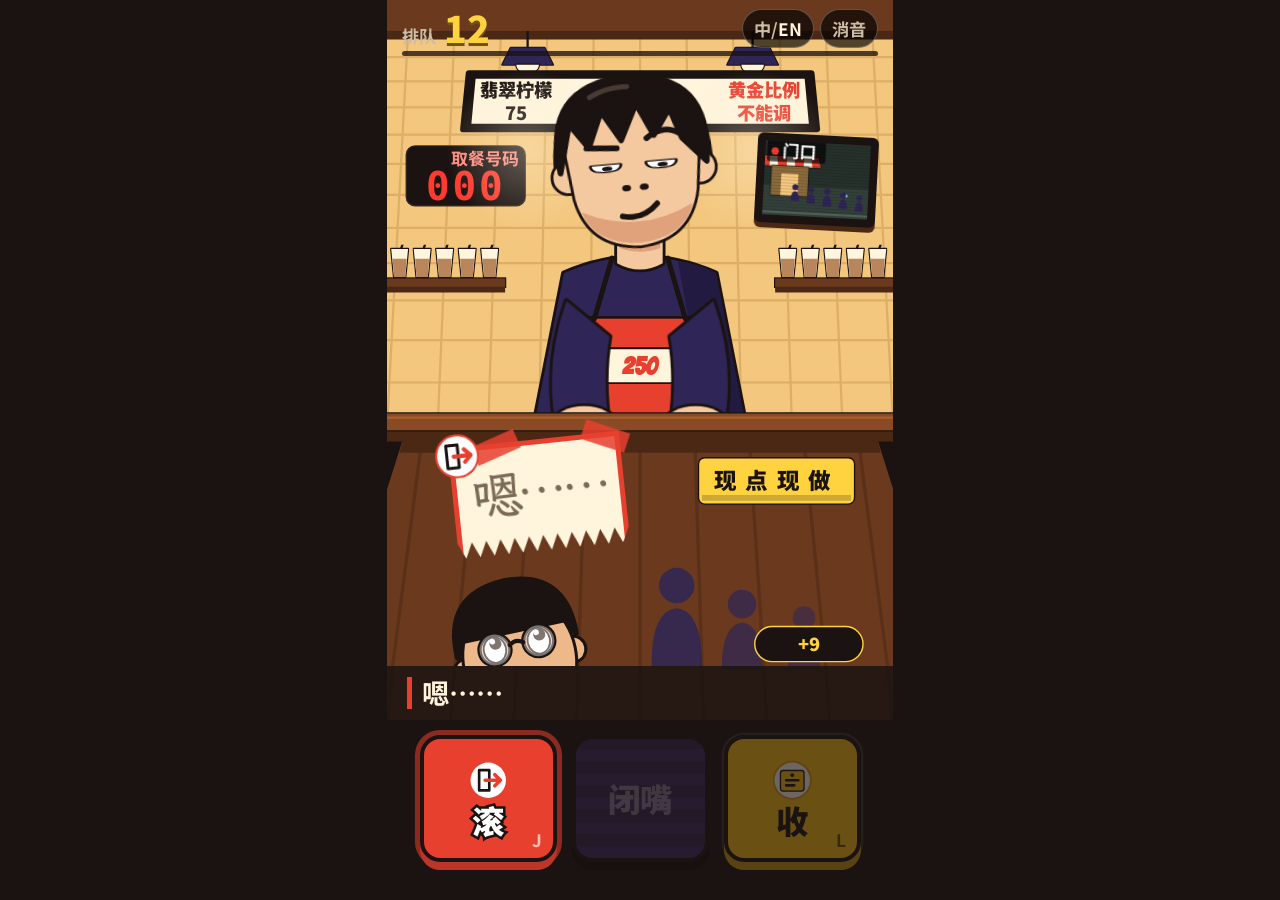
==== game/art-demo.html @ 525e4ccc "First-minute wow build: playable opening from the original video, comic SVG art, variety-show captio" ====
<!doctype html>
<html lang="zh-Hans">
<head>
  <meta charset="utf-8">
  <meta name="viewport" content="width=device-width, initial-scale=1, viewport-fit=cover">
  <meta name="theme-color" content="#1B1311">
  <title>Art Demo — 来250杯！</title>
  <link rel="preconnect" href="https://fonts.googleapis.com">
  <link rel="preconnect" href="https://fonts.gstatic.com" crossorigin>
  <link rel="stylesheet" href="https://fonts.googleapis.com/css2?family=Noto+Sans+TC:wght@700;900&family=Noto+Sans+SC:wght@700;900&family=LXGW+WenKai+TC:wght@700&family=Bangers&display=swap">
  <link rel="stylesheet" href="style.css">
  <style>
    /* demo-only chrome */
    body.sheet { overflow: auto; height: auto; }
    body.sheet .wrap { padding: 16px; display: grid; gap: 24px; }
    h2 { margin: 0 0 8px; font: 900 18px var(--font-zh); color: var(--lemon); }
    .row { display: flex; flex-wrap: wrap; gap: 12px; align-items: flex-end; }
    .cell { position: relative; text-align: center; font: 700 12px var(--font-zh); color: var(--text-dim); }
    .mini-stage { position: relative; width: 170px; height: calc(170px * 16 / 9); container-type: size; overflow: hidden; background: var(--ink); border-radius: 8px; }
    .mini-stage .stage { width: 100%; height: 100%; }
    .mini-stage .app { position: absolute; }
    .cust-box { position: relative; width: 120px; height: 120px; container-type: size; background: var(--wood); }
    .cust-box .cust-wrap { left: 0; top: 0; width: 100cqw; height: 65cqw; }
    .cust-box .cust { width: 100cqw; height: 100cqw; }
    .sign-box { position: relative; width: 170px; height: 120px; container-type: inline-size; }
    .sign-box .sign { scale: .9; }
    .sign-box .sign { left: 30%; top: 50%; }
    .mon-box { position: relative; width: 172px; height: 128px; container-type: inline-size; }
    .mon-box .monitor { left: 0; top: 0; width: 100%; height: 100%; rotate: 0deg; border-width: 3.4cqw; }
    .pad-demo { position: relative; width: 360px; height: 128px; container-type: inline-size; }
    .pad-demo .pad { top: 0; }
    .tiny { position: relative; width: 120px; height: 120px; container-type: inline-size; }
  </style>
</head>
<body>
<div id="root"></div>
<script type="module">
import {
  CLERK_SVG, SHOP_SVG, COUNTER_SVG, customerSVG, signSVG, miniSign, KEY_ICONS, FINGER_SVG, DOOR_GATE_SVG,
  STAR_SVG, ticketHTML, MONITOR_SCENES, monitorHTML, queueCapText,
} from './src/art.js';
import { getContent } from './src/content.js';

const P = new URLSearchParams(location.search);
const lang = P.get('lang') === 'en' ? 'en' : 'zh';
const CUSTOMERS = getContent(lang).customers;
const byId = (id) => CUSTOMERS.find((c) => c.id === Number(id)) || CUSTOMERS[0];
const root = document.getElementById('root');
document.documentElement.lang = lang === 'en' ? 'en' : 'zh-Hans';

const LABELS = lang === 'en' ? { gun: 'SCRAM', shut: 'SHUT IT', take: 'DEAL' } : { gun: '滚', shut: '闭嘴', take: '收' };
const padHTML = (opts = {}) => `<footer class="pad">${['gun', 'shut', 'take'].map((k, i) =>
  `<button class="btn btn-${k}"${opts.dim && opts.dim !== k ? ' data-dim' : ''}${opts.glow === k ? ' data-glow' : ''}${opts.covered && k === 'shut' ? ' data-covered' : ''}>` +
  `<span class="ring"></span>${KEY_ICONS[k]}<span class="btn-label">${LABELS[k]}</span><span class="btn-hint">${'JKL'[i]}</span></button>`).join('')}</footer>`;

function stageHTML(o) {
  const FIXED_SRC = { hesitant: 1, fifteen: 43, c250: 47 };
  const cust = o.fixed ? byId(FIXED_SRC[o.fixed]) : byId(o.cust);
  const q = Number(o.q ?? 12);
  const signOpts = o.signText ? { text: o.signText, kind: o.kind } : (o.kind ? { kind: o.kind } : {});
  const sign = o.sign === 'none' ? '' : signSVG(cust, lang, signOpts)
    .replace('data-state="down"', `data-state="${o.state || 'up'}"`);
  return `<div class="stage${o.stageCls ? ' ' + o.stageCls : ''}"><div class="shaker">
    <div class="cam" style="${o.cam || ''}">
      <div class="shop"${o.gold ? ' data-gold' : ''}>${SHOP_SVG}</div>
      ${monitorHTML(q, lang).replace('class="monitor"', `class="monitor"${o.zoom ? ' data-zoom' : ''}`)}
      ${CLERK_SVG.replace('data-mood="idle"', `data-mood="${o.mood || 'idle'}"`).replace('class="clerk"', `class="clerk ${o.flags || ''}"`)}
      <div class="counter${q > 3 ? ' cap' : ''}" data-q="${Math.min(3, q)}">${COUNTER_SVG.replace('<text class="q-num" x="300" y="463"></text>', `<text class="q-num" x="300" y="463">${queueCapText(q)}</text>`)}</div>
      <div class="cust-wrap${o.custCls ? ' ' + o.custCls : ''}" data-face="${o.face || ''}"><div class="cust-clip">${customerSVG(cust, 0, { fixed: o.fixed, gray: !!o.gray })}</div></div>
      ${sign}
    </div>
    <header class="hud"><div class="hud-row"><div class="hud-queue"><span class="hud-label">${lang === 'en' ? 'Line' : '排队'}</span><span class="hud-qnum">${q.toLocaleString()}</span></div>
      <div class="hud-toggles"><button class="tog">中/<b>EN</b></button><button class="tog">${lang === 'en' ? 'Bleep' : '消音'}</button></div></div>
      <div class="hud-bars"><div class="bar bar-aura${o.day1 ? ' off' : ''}"><span class="bar-label">${lang === 'en' ? 'Aura' : '气势'}</span><div class="bar-track"><div class="bar-fill" style="width:70%"></div></div></div>
      <div class="bar bar-fury${o.day1 ? ' off' : ''}"><span class="bar-label">${lang === 'en' ? 'Fury' : '火气'}</span><div class="bar-track"><div class="bar-fill" style="width:35%"></div></div></div></div></header>
    <div class="hz-layer">${o.hz || ''}</div>
    <section class="subs">${o.sub || `<div class="sub sub-cust" style="--bar:var(--gun)">${lang === 'en' ? 'Ummm…' : '嗯……'}</div>`}</section>
    ${padHTML(o.pad || {})}
    ${o.extra || ''}
  </div></div>`;
}

const S1 = (t) => `<svg class="hz s1 placed" viewBox="0 0 100 177.8"><g class="hz-anim" transform="rotate(-7 50 76)" font-family="Noto Sans TC, Noto Sans SC, sans-serif" font-weight="900" text-anchor="middle" paint-order="stroke" stroke-linejoin="round"><text x="50" y="76" font-size="24" stroke="#1B1311" stroke-width="4.6" fill="#1B1311">${t}</text><text x="50" y="76" font-size="24" stroke="#E8402F" stroke-width="2.6" fill="#FFE14D">${t}</text></g></svg>`;

const PRESETS = {
  idle: { mood: 'idle', flags: 'squint', cust: 1, fixed: 'hesitant', day1: true, pad: { glow: 'gun', dim: 'gun', covered: true } },
  hit: { mood: 'hit', fixed: 'fifteen', face: '', q: 1, hz: S1('滚！'), sub: '<div class="sub">太少，滚！</div>', extra: '<div class="flash"></div>' },
  perfect: { mood: 'perfect', fixed: 'c250', q: 2, sub: '<div class="sub">好，250杯什么？</div>' },
  polite: { mood: 'polite', flags: 'crack', cust: 12, q: 2, stageCls: 'polite', sub: '<div class="sub">好的～少甜少冰～帮您调～</div>', kind: 'shut', signText: '少甜少冰' },
  rage: { mood: 'rage', cust: 46, q: 480, stageCls: 'rage', sub: '<div class="sub">100杯！两个月后来拿！</div>' },
  zoom: { mood: 'idle', cust: 43, q: 1281, zoom: true },
  gold: { mood: 'hit', flags: 'point-sign', fixed: 'c250', gold: true, q: 2, sign: 'none', sub: '<div class="sub">黄金比例最好喝！</div>' },
  guide: { mood: 'idle', fixed: 'hesitant', q: 0, day1: true, pad: { glow: 'gun', dim: 'gun', covered: true },
    extra: `<svg class="guide-line" viewBox="0 0 100 177.8" preserveAspectRatio="none" style="--c:var(--gun)"><path d="M30 104 Q24 128 18 150"/></svg><div class="finger" style="left:18cqw;top:150cqw">${FINGER_SVG}</div>` },
};

function renderStage() {
  const name = P.get('preset') || 'idle';
  const o = { ...(PRESETS[name] || PRESETS.idle) };
  for (const k of ['mood', 'flags', 'cust', 'fixed', 'face', 'q', 'state', 'kind', 'gold', 'zoom']) if (P.has(k)) o[k] = P.get(k);
  root.innerHTML = `<div class="app">${stageHTML(o)}</div>`;
}

function renderSheet() {
  document.body.classList.add('sheet');
  const moods = ['idle', 'hit', 'perfect', 'polite', 'rage', 'over'];
  const flags = [['squint', 'idle'], ['crack', 'polite'], ['brow', 'idle'], ['look-down', 'idle'], ['point-sign', 'hit'], ['reach', 'idle']];
  const mini = (o, label) => `<div class="cell"><div class="mini-stage">${stageHTML({ day1: true, ...o })}</div>${label}</div>`;
  const custIds = [1, 6, 12, 41, 43, 46, 47, 48, 72, 85, 93, 100];
  const faces = ['', 'gun', 'shut', 'take'];
  const custBox = (html, label, face = '') => `<div class="cell"><div class="cust-box"><div class="cust-wrap" data-face="${face}" style="${face ? '' : ''}"><div class="cust-clip">${html}</div></div></div>${label}</div>`;
  const signSamples = [1, 43, 12, 18, 30, 46, 47, 48, 10, 72].map((id) => byId(id));
  root.innerHTML = `<div class="wrap">
    <section class="sec"><h2>Clerk moods (data-mood)</h2><div class="row">${moods.map((m) => mini({ mood: m, cust: 41, q: 5 }, m)).join('')}</div></section>
    <section class="sec"><h2>Clerk overlay flags</h2><div class="row">${flags.map(([f, m]) => mini({ mood: m, flags: f, cust: 41, q: 5 }, `${m}+${f}`)).join('')}</div></section>
    <section class="sec"><h2>Opening customers (fixed)</h2><div class="row">${['hesitant', 'fifteen', 'c250'].map((f) => custBox(customerSVG(null, 0, { fixed: f }), f)).join('')}
      ${custBox(customerSVG(null, 0, { fixed: 'c250', gray: true }), 'c250 gray (E12)')}</div></section>
    <section class="sec"><h2>Random customers (clip view)</h2><div class="row">${custIds.map((id) => custBox(customerSVG(byId(id), 0), '#' + id)).join('')}
      ${[1, 2, 3].map((v) => custBox(customerSVG(byId(41), v), '#41 visit ' + v)).join('')}</div></section>
    <section class="sec"><h2>Faces (data-face, full head, fly animation off)</h2>
      <div class="row" id="faces-full"></div></section>
    <section class="sec"><h2>Order signs (3 shapes + 250 + 249 trap)</h2><div class="row">${signSamples.map((c) => `<div class="cell"><div class="sign-box">${signSVG(c, lang).replace('data-state="down"', 'data-state="up"')}</div>#${c.id}</div>`).join('')}
      <div class="cell"><div class="sign-box">${signSVG(null, lang, { kind: 'shut', text: '少甜少冰', scribble: '去冰……微糖……' }).replace('data-state="down"', 'data-state="up"')}</div>D11 scribble</div>
      <div class="cell"><div class="sign-box">${signSVG(null, lang, { kind: 'take', text: '招牌翡翠柠檬' }).replace('data-state="down"', 'data-state="up"')}</div>D9 jade</div>
      <div class="cell"><div class="sign-box" id="timer-sign">${signSVG(byId(43), lang).replace('data-state="down"', 'data-state="up"')}</div>timer 60%</div>
      <div class="cell"><div class="sign-box">${signSVG(byId(46), lang).replace('data-state="down"', 'data-state="out-take"')}</div>out-take (stamp)</div>
      <div class="cell"><div class="sign-box">${signSVG(byId(46), lang, { back: true }).replace('data-state="down"', 'data-state="up"')}</div>back face</div>
    </div></section>
    <section class="sec"><h2>Mini signs (recap / closing card)</h2><div class="row" style="gap:24px;padding:12px;container-type:inline-size;width:360px">
      ${miniSign('gun', '嗯……')}${miniSign('gun', '15杯')}${miniSign('take', '250杯')}${miniSign('shut', '少甜少冰')}</div></section>
    <section class="sec"><h2>Monitor scenes</h2><div class="row">${MONITOR_SCENES.map((s) => `<div class="cell"><div class="mon-box">${monitorHTML(Math.max(s.min, 1) * 1.5 + 10, lang)}</div>${s.id} (≥${s.min})</div>`).join('')}</div></section>
    <section class="sec"><h2>Keys (normal / dim+glow / covered)</h2>
      <div class="pad-demo">${padHTML()}</div><div class="pad-demo">${padHTML({ dim: 'take', glow: 'take' })}</div><div class="pad-demo">${padHTML({ covered: true })}</div></section>
    <section class="sec"><h2>Props</h2><div class="row">
      <div class="cell"><div class="tiny">${KEY_ICONS.gun}</div>gun</div><div class="cell"><div class="tiny">${KEY_ICONS.shut}</div>shut</div><div class="cell"><div class="tiny">${KEY_ICONS.take}</div>take</div>
      <div class="cell"><div class="tiny">${FINGER_SVG}</div>finger</div><div class="cell"><div class="tiny">${STAR_SVG}</div>star</div>
      <div class="cell"><div class="tiny" style="width:90px;height:160px;overflow:hidden">${DOOR_GATE_SVG}</div>gate</div>
      <div class="cell" style="container-type:inline-size;width:360px;height:140px"><div style="position:relative;left:20px;top:10px">${ticketHTML()}</div>ticket</div>
    </div></section>
  </div>`;
  const t = document.querySelector('#timer-sign .sign-card');
  t.insertAdjacentHTML('beforeend', '<i class="sign-timer" style="transform:scaleX(.6)"></i>');
  // Faces: show the full head with the expression layer (no clip, no fly animation).
  document.getElementById('faces-full').innerHTML = faces.map((f) => `<div class="cell"><div class="cust-box demo-face" data-f="${f}"><div class="cust-wrap" data-face="${f}"><div class="cust-clip" style="overflow:visible">${customerSVG(byId(46), 0)}</div></div></div>${f || 'neutral'}</div>`).join('');
  document.querySelectorAll('.demo-face .cust').forEach((n) => { n.style.animation = 'none'; });
}

if (P.get('view') === 'sheet') renderSheet(); else renderStage();
window.__artReady = document.fonts ? document.fonts.ready : Promise.resolve();
</script>
</body>
</html>
---- game/style.css ----
/* 《来250杯！》 — strict 9:16 portrait stage. Sizes are in cqw (1cqw = 1% stage width) or stage %.
   Art direction and coordinates: docs/first-minute-spec.md §2. No filters, no blur, no emoji:
   every shadow is an offset block of color-mix(in srgb, c 78%, #1B1311). */
:root {
  /* base */
  --ink: #1B1311;
  --cream: #FFF4DC;
  --wall: #F4C77E;
  --wall-line: #DDAE66;
  --wood: #6B3A1E;
  --wood-lip: #8A4B24;
  --wood-sh: #4A2814;
  --wood-line: #5A3018;
  /* the three keys (R1): sign color = key color */
  --gun: #E8402F;
  --shut: #6A4EE8;
  --take: #FFC21A;
  --take-deep: #E0A100;
  /* accents */
  --lemon: #FFD23F;
  --jade: #1FB57A;
  --uniform: #2F2557;
  --uniform-sh: #221A40;
  --hz-yellow: #FFE14D;
  --sky: #9ED8FF;
  --mouth: #5A1414;
  /* UI text on dark */
  --text: #FFF4DC;
  --text-dim: #CDBCA5;
  --pink: #FF8FC1;
  --rage: #FF1F1F;
  --aura: #4FD1FF;
  --fury: #FF7A1A;
  --panel: rgb(27 19 17 / .9);
  /* fonts (§2.4) */
  --font-zh: "Noto Sans TC", "Noto Sans SC", "PingFang TC", "PingFang SC", "Microsoft JhengHei", "Heiti TC", "Noto Sans CJK TC", sans-serif;
  --font-sign: "LXGW WenKai TC", "Kaiti TC", "STKaiti", "BiauKai", "DFKai-SB", var(--font-zh);
  --font-en: "Bangers", "Impact", "Arial Black", sans-serif;
  --font: var(--font-zh);
  color-scheme: dark;
}

* { box-sizing: border-box; }
html, body { margin: 0; height: 100%; background: var(--ink); color: var(--text); font-family: var(--font-zh); overflow: hidden; overscroll-behavior: none; }
body { -webkit-tap-highlight-color: transparent; -webkit-user-select: none; user-select: none; touch-action: manipulation; }
button { font: inherit; color: inherit; }
* { paint-order: stroke fill; }
[hidden] { display: none !important; }
:lang(en) { --font-ui: system-ui, -apple-system, "Segoe UI", sans-serif; }

/* ---------- Stage frame: always 9:16, letterboxed in --ink ---------- */
.app { position: fixed; inset: 0; display: grid; place-items: center; background: var(--ink); }
.stage {
  position: relative;
  width: min(100vw, 100dvh * 9 / 16, 540px);
  height: min(100dvh, 100vw * 16 / 9, 960px);
  overflow: hidden;
  container-type: size;
  background: var(--ink);
}
.shaker { position: absolute; inset: 0; }

/* ---------- Camera layer (§2.11): .cam > .shop .monitor .clerk .counter .cust-wrap .sign ---------- */
.cam { position: absolute; inset: 0; z-index: 1; transform-origin: 0 0; will-change: transform;
  transition: transform var(--cam-ms, 0ms) var(--cam-ease, cubic-bezier(.2, .8, .2, 1)); }
.cam.snap { transition: none; }

/* Shop background (SHOP_SVG) */
.shop { position: absolute; inset: 0; z-index: 1; pointer-events: none; }
.shop-svg, .counter-svg { position: absolute; inset: 0; width: 100%; height: 100%; overflow: visible; }
.shop::before, .shop::after { content: ''; position: absolute; top: 7.2%; width: 46cqw; height: 46cqw; margin: -6cqw 0 0 -23cqw;
  border-radius: 50%; background: radial-gradient(closest-side, #FFF4DC55, transparent 70%); z-index: 1; }
.shop::before { left: 27.8%; }
.shop::after { left: 72.2%; }
.lb-text { font: 900 13px var(--font-zh); fill: var(--ink); text-anchor: middle; }
.goldsign { fill: var(--gun); transition: fill .12s; }
.gs-glow { display: none; }
.gs-g1 { stroke: var(--ink); stroke-width: 3px; }
.gs-g2 { stroke: var(--lemon); stroke-width: 7px; opacity: .75; }
.gs-g3 { stroke: var(--lemon); stroke-width: 12px; opacity: .35; }
.shop[data-gold] .gs-glow { display: inline; animation: glow .5s ease-in-out infinite alternate; }
.shop[data-gold] .goldsign { fill: var(--lemon); }
.shop.latin .lb-text { font-size: 12px; }
.caller-label { font: 700 12px var(--font-zh); fill: #FF8A80; text-anchor: end; }
.caller-num { font: 700 28px ui-monospace, Menlo, Consolas, monospace; fill: #FF3B30; text-anchor: middle; letter-spacing: 2px; }
.caller-num.ghost { opacity: .12; }
.gate-tag { font: 900 64px var(--font-zh); fill: none; stroke: #C0392B; stroke-width: 3px; text-anchor: middle; opacity: .55; }

/* Door monitor (monitorHTML) at (262,96)-(348,160), rotate 3deg; milestone zoom = data-zoom */
.monitor { position: absolute; left: 72.8%; top: 15%; width: 23.9%; height: 10%; z-index: 2; rotate: 3deg;
  border: 1.7cqw solid var(--ink); border-radius: 1.2cqw; background: #3F4A44; overflow: hidden;
  box-shadow: 0 1cqw 0 var(--wood-sh); transform-origin: 50% 50%; will-change: transform;
  transition: transform .26s cubic-bezier(.3, 1.4, .5, 1), rotate .26s; }
.monitor::after { content: ''; position: absolute; inset: 0; pointer-events: none;
  background: repeating-linear-gradient(#0000 0 2px, #0002 2px 3px); }
.mon-screen { position: absolute; inset: 0; }
.mon-svg { display: block; width: 100%; height: 100%; }
.mon-svg g { transform-box: view-box; transform-origin: 43px 32px; }
.mon-label { font: 700 14px var(--font-zh); fill: #fff; }
.mon-label:lang(en), .mon-flash { font-family: system-ui, sans-serif; }
.mon-flash { font-size: 9px; font-weight: 900; fill: #fff; text-anchor: middle; }
.mon-ticker { font: 700 14px var(--font-zh); fill: #fff; animation: ticker 7s linear infinite; }
.mon-dot { animation: blink 1s steps(2) infinite; }
.snake { animation: crawl 1.6s linear infinite; }
.monitor[data-zoom] { transform: translate(-34.75cqw, 7.1cqw) scale(3.5); rotate: 0deg; z-index: 12; }
.monitor[data-zoom] .L0 { animation: par0 .9s .26s ease-in-out both; }
.monitor[data-zoom] .L1 { animation: par1 .9s .26s ease-in-out both; }
.monitor[data-zoom] .L2 { animation: par2 .9s .26s ease-in-out both; }
.monitor[data-zoom] .L3 { animation: par3 .9s .26s ease-in-out both; }

/* Counter (COUNTER_SVG) — in front of the clerk */
.counter { position: absolute; inset: 0; z-index: 4; pointer-events: none; }
.plaque-text { font: 900 16px var(--font-zh); fill: var(--ink); text-anchor: middle; letter-spacing: 6px; }
.counter.latin .plaque-text { font-size: 12px; letter-spacing: 1px; }
.counter .q-p1, .counter .q-p2, .counter .q-p3, .counter .q-cap { display: none; }
.counter[data-q="1"] .q-p1,
.counter[data-q="2"] :is(.q-p1, .q-p2),
.counter[data-q="3"] :is(.q-p1, .q-p2, .q-p3),
.counter.cap .q-cap { display: inline; }
.q-num { font: 900 13px var(--font-zh); fill: var(--lemon); text-anchor: middle; }
.counter.slam { animation: slam .28s ease-out; }

/* ---------- Clerk (CLERK_SVG, §2.6) ---------- */
.clerk { position: absolute; left: 20%; width: 60%; bottom: 52.5%; z-index: 3; overflow: visible; }
.clerk * { transform-box: view-box; }
.clerk .c-skin { fill: #F4C9A0; } .clerk .c-skin-sh { fill: #DFA27A; }
.clerk .c-badge, .clerk .c-tk { font: 900 20px var(--font-en); fill: #E8402F; stroke: none; text-anchor: middle; }
.clerk .c-tk { fill: #1B1311; font-size: 26px; }
.clerk .m, .clerk .a, .clerk .crack { display: none; }
.clerk[data-mood=idle] :is(.m-idle, .a-rest), .clerk[data-mood=over] :is(.m-idle, .a-rest),
.clerk[data-mood=hit] :is(.m-hit, .a-point), .clerk[data-mood=perfect] :is(.m-calm, .a-ticket),
.clerk[data-mood=polite] :is(.m-polite, .a-rest), .clerk[data-mood=rage] :is(.m-rage, .a-up) { display: inline; }
.clerk.crack .crack { display: inline; stroke-dasharray: 80; stroke-dashoffset: 80; animation: crack 100ms linear forwards; }
.clerk .m-idle .eyes { transform-origin: 120px 95px; transition: transform 80ms; }
.clerk.squint .m-idle .eyes { transform: scaleY(.45); }
.clerk .c-head { transform-origin: 120px 150px; transition: transform 90ms cubic-bezier(.3, 1.6, .5, 1); will-change: transform;
  transform: rotate(-5deg) translateY(-2px); }
.clerk .c-all { transform-origin: 120px 300px; transition: transform 90ms ease-out; }
.clerk .c-body { transform-origin: 120px 300px; transition: transform 300ms ease-out; }
.clerk .c-bangs { transform-origin: 120px 96px; }
.clerk .a { will-change: transform; }
.clerk .brow-r { transition: transform 120ms ease-out; }
/* idle / over: smug, breathing */
.clerk:is([data-mood=idle], [data-mood=over]) .c-body { animation: breathe1 1.2s ease-in-out infinite alternate; }
.clerk[data-mood=over] .c-head { transform: rotate(-10deg); }
/* hit: lean in and yell */
.clerk[data-mood=hit] .c-head { transform: translate(0, 8px) rotate(4deg) scale(1.08); }
.clerk[data-mood=hit] .c-all { transform: rotate(-3deg); }
.clerk[data-mood=hit] .vein { animation: vein 80ms steps(1) 4; }
/* perfect: hard cut back to zero */
.clerk[data-mood=perfect] *, .clerk[data-mood=perfect] { transition: none !important; }
.clerk[data-mood=perfect] .c-head, .clerk[data-mood=perfect] .c-all { transform: none; }
/* polite: forced smile, jitter, pale skin */
.clerk[data-mood=polite] .c-head { animation: politeShake 120ms steps(2) infinite; }
.clerk[data-mood=polite] .c-skin { fill: #F9DCC0; }
/* rage */
.clerk[data-mood=rage] .c-head { animation: rageShake 60ms steps(2) infinite; }
.clerk[data-mood=rage] .c-bangs { transform: scaleY(1.18); }
.clerk[data-mood=rage] .c-skin { fill: #F59A7E; }
.clerk[data-mood=rage] .steam { animation: steam .5s ease-out infinite; }
/* overlay flags (opening beats) */
.clerk.brow .brow-r { transform: translateY(-6px); }
.clerk.look-down .c-head { transform: rotate(6deg); }
.clerk.sigh .c-body { animation: none; transform: translateY(3px); }
.clerk.tidy .c-body { animation: tidy 80ms ease-out 2 alternate; }
.clerk.point-sign .pt-arm { transform-origin: 164px 182px; transform: rotate(-126deg) translateX(-88px) scaleX(-1); }
.clerk.point-sign .pt-rest { transform-origin: 120px 0; transform: scaleX(-1); }
.clerk.reach .a-rest { display: none; }
.clerk.reach .a-ticket { display: inline; }
.clerk.reach .tk-arm { transform: translateY(46px); transition: transform 200ms ease-out; }
.clerk.tap .a-rest { animation: counterTap 120ms ease-in-out 3; }
.clerk.stand .c-all { transform: translateY(-8px) scale(1.03); }

/* ---------- Customer (customerSVG, §2.7) ---------- */
.cust-wrap { position: absolute; left: 12%; top: 61.5%; width: 34cqw; height: 22.2cqw; z-index: 5; pointer-events: none; }
.cust-clip { width: 100%; height: 100%; overflow: hidden; }
.cust { display: block; width: 34cqw; height: 34cqw; overflow: visible; will-change: transform; }
.cust * { transform-box: view-box; }
.cust .h-all { transform: rotate(-12deg); transform-origin: 100px 200px; transition: transform 200ms ease-out; }
.cust .brows, .cust .pupils { transition: transform 150ms ease-out; }
.cust .x { display: none; }
.cust-wrap.flying .cust-clip, .cust-wrap:is([data-face=gun], [data-face=gun2], [data-face=shut], [data-face=take]) .cust-clip { overflow: visible; }
.cust-wrap:is([data-face=gun], [data-face=gun2]) .x-gun, .cust-wrap[data-face=shut] .x-shut, .cust-wrap[data-face=take] .x-take { display: inline; }
.cust-wrap:is([data-face=gun], [data-face=gun2], [data-face=shut]) .f-up { display: none; }
.cust-wrap:is([data-face=gun], [data-face=gun2], [data-face=shut], [data-face=take]) .f-mouth { display: none; }
.cust-wrap[data-face=gun] .cust { animation: flyGun 520ms cubic-bezier(.3, 0, .8, .4) forwards; }
.cust-wrap[data-face=gun2] .cust { animation: flyMonitor 520ms cubic-bezier(.3, 0, .8, .4) forwards; }
.cust-wrap[data-face=shut] .cust { transform-origin: 50% 32%; animation: squashSink 390ms ease-in forwards; }
.cust-wrap[data-face=take] .cust { animation: slideTake 450ms cubic-bezier(.4, 0, .9, .5) forwards; }
.cust-wrap.enter .cust { animation: custPop 220ms cubic-bezier(.2, 1.5, .5, 1); }
.cust-wrap.rise .cust { animation: custRise 400ms ease-out; }
.cust-wrap.suck .cust { transform: translateY(110%); transition: transform 180ms cubic-bezier(.6, 0, 1, .6); }
.cust-wrap.sink .cust { transform: translateY(110%); transition: transform 600ms ease-in; }
.cust-wrap.talk .brows { animation: browUp 200ms ease-in-out; }
.cust-wrap.drift .pupils { animation: eyeDrift 600ms ease-in-out infinite; }
.cust-wrap.proud .h-all { transform: rotate(-16deg); }
.cust-wrap.gone { visibility: hidden; }
/* 调你妈: the half head ducks a third of the way down behind the counter, with a little shudder */
.cust-wrap.cower .cust { transform: translateY(34%); transition: transform 140ms cubic-bezier(.3, 1.4, .5, 1); animation: cowerShake 90ms linear 3; }
@keyframes cowerShake { 50% { translate: .8cqw 0; } }
.cust-wrap.wobble .cust { transform-origin: 50% 90%; animation: custWobble 450ms ease-in-out; }

/* ---------- Order signs (signSVG, §6) ---------- */
.sign { --u: 1cqw; --kc: var(--gun); position: absolute; left: 30%; top: 55%; z-index: 6; translate: -50% -50%;
  perspective: 90cqw; pointer-events: none; will-change: transform; opacity: 1;
  transition: transform 160ms cubic-bezier(.2, 1.6, .5, 1), opacity 80ms; }
.sign[data-state=down] { opacity: 0; transform: translateY(40%); transition: none; }
.sign[data-state=rise] { animation: signRise 160ms cubic-bezier(.2, 1.6, .5, 1) both; }
.sign-card { position: relative; display: block; transform-style: preserve-3d; rotate: var(--rot, 0deg); }
.sign-face { position: relative; backface-visibility: hidden; }
.sign-back { position: absolute; inset: 0; backface-visibility: hidden; transform: rotateY(180deg);
  border: 1cqw solid var(--ink); border-radius: 2cqw; background: repeating-linear-gradient(45deg, #C98F00 0 2cqw, #B07C00 2cqw 4cqw); }
.sign-badge { position: absolute; left: -2.7cqw; top: -2.7cqw; width: 9cqw; height: 9cqw; z-index: 3; transform: translateZ(1px); backface-visibility: hidden; }
.sign-badge .key-icon { display: block; width: 100%; height: 100%; }
.sign-text { position: absolute; inset: 0; display: flex; flex-direction: column; align-items: center; justify-content: center;
  font-family: var(--font-sign); font-weight: 700; color: var(--ink); line-height: 1.1; text-align: center; white-space: nowrap; }
.sign-line { display: block; font-size: var(--fs, 7cqw); }
.sign-text.is-num { flex-direction: row; align-items: baseline; gap: .4cqw; }
.sign-num { font-size: 11cqw; line-height: 1; }
.sign-unit { font-size: 5cqw; }
.sign-text.is-hesitant .sign-line { color: #7A6A58; letter-spacing: -.12em; }
.sign .jade { color: var(--jade); text-shadow: .3cqw .3cqw 0 var(--ink); }
.sign[lang=en] .sign-text:not(.is-num) { font-family: system-ui, -apple-system, "Segoe UI", sans-serif; font-weight: 800; }
.sign[lang=en] .sign-num { font-family: var(--font-en); font-weight: 400; }

/* 滚: torn paper slip, red frame, tape */
.sign-gun { --rot: -6deg; --kc: var(--gun); }
.sign-gun .sign-face { width: 34cqw; height: 22cqw; background: var(--cream); border: 1cqw solid var(--gun); border-bottom: 0;
  clip-path: polygon(-20% -40%, 120% -40%, 120% 86%, 100% 86%, 95.8% 100%, 91.7% 86%, 87.5% 100%, 83.3% 86%, 79.2% 100%, 75% 86%,
    70.8% 100%, 66.7% 86%, 62.5% 100%, 58.3% 86%, 54.2% 100%, 50% 86%, 45.8% 100%, 41.7% 86%, 37.5% 100%, 33.3% 86%,
    29.2% 100%, 25% 86%, 20.8% 100%, 16.7% 86%, 12.5% 100%, 8.3% 86%, 4.2% 100%, 0% 86%, -20% 86%); }
.sign-gun .sign-text { bottom: 2.4cqw; }
.sign-gun .sign-back { background: #E9D9B5; border-color: var(--gun); border-radius: 0; }
.sign-tape { position: absolute; top: -2.2cqw; width: 9cqw; height: 4cqw; background: color-mix(in srgb, var(--gun) 85%, transparent); }
.sign-tape.t1 { left: 4cqw; rotate: -18deg; }
.sign-tape.t2 { right: -2.6cqw; rotate: 24deg; }

/* 闭嘴: speech-box sign, purple frame, tail bottom-right */
.sign-shut { --rot: -2deg; --kc: var(--shut); }
.sign-shut .sign-face { width: 52cqw; min-height: 14cqw; padding: 2.6cqw 3cqw 3cqw; background: #EEE9FF; border: 1cqw solid var(--shut); border-radius: 3cqw; }
.sign-shut .sign-face::after { content: ''; position: absolute; right: 6cqw; bottom: -3.3cqw; width: 5cqw; height: 5cqw; background: #EEE9FF;
  border: solid var(--shut); border-width: 0 1cqw 1cqw 0; transform: skewY(-28deg) rotate(45deg); }
.sign-shut .sign-text { position: relative; inset: auto; min-height: 7cqw; white-space: nowrap; }
.sign-shut .sign-back { background: #CFC6F7; border-color: var(--shut); border-radius: 3cqw; }
.sign-circle { position: relative; display: inline-block; }
.sign-circle svg { position: absolute; left: -14%; top: -10%; width: 128%; height: 124%; overflow: visible; }
.sign-circle ellipse { fill: none; stroke: var(--shut); stroke-width: .7cqw; stroke-linecap: round; vector-effect: non-scaling-stroke;
  stroke-dasharray: 320; stroke-dashoffset: 320; animation: drawCircle 300ms 120ms ease-out forwards; }
.sign-scribble { display: block; margin-top: .6cqw; color: var(--ink); opacity: .6; white-space: nowrap; }
.sign-scribble i { font-style: normal; font-size: max(3.4cqw, calc(4.6cqw - var(--i) * .18cqw)); }
.sign-strike { position: absolute; left: -3%; top: 50%; width: 106%; height: 1.6cqw; margin-top: -.8cqw; background: var(--ink);
  border-radius: 1cqw; rotate: -4deg; transform: scaleX(0); transform-origin: left; }

/* 收: gold number ticket */
.sign-take, .sign-trap { --rot: 4deg; --kc: var(--take); }
.sign-take .sign-face, .sign-trap .sign-face { width: 44cqw; height: 26cqw; border-radius: 2cqw; border: 1cqw solid var(--ink);
  background: linear-gradient(var(--take), var(--take-deep)); box-shadow: inset 0 -1.4cqw 0 color-mix(in srgb, var(--take-deep) 78%, #1B1311); }
.sign-take .sign-text, .sign-trap .sign-text { top: 4.4cqw; font-family: var(--font-zh); font-weight: 900; }
.sign-take .sign-num, .sign-trap .sign-num { font-size: 13cqw; }
.sign-take .sign-unit, .sign-trap .sign-unit { font-size: 6cqw; }
.sign-hole { position: absolute; left: 50%; top: 1.4cqw; width: 3cqw; height: 3cqw; margin-left: -1.5cqw; border-radius: 50%;
  background: var(--ink); box-shadow: 0 0 0 .6cqw var(--cream); }
.sign-stamp { position: absolute; right: 2cqw; bottom: 1.4cqw; padding: 0 1.4cqw; font: 900 9cqw/1.1 var(--font-zh); font-style: normal;
  color: var(--gun); border: .8cqw solid var(--gun); border-radius: 1.6cqw; rotate: -12deg; opacity: 0; transform: scale(2.2); }
.sign-stamp:lang(en) { font: 400 7cqw/1.1 var(--font-en); }
.sign.is-250 .sign-card { scale: 1.15; animation: wobble250 600ms ease-in-out infinite; }
.sign-burst { position: absolute; left: 50%; top: 50%; width: 76cqw; height: 76cqw; margin: -38cqw 0 0 -38cqw; border-radius: 50%;
  background: repeating-conic-gradient(color-mix(in srgb, var(--gun) 35%, transparent) 0 11.25deg, transparent 11.25deg 22.5deg);
  -webkit-mask: radial-gradient(closest-side, #000 55%, transparent); mask: radial-gradient(closest-side, #000 55%, transparent);
  animation: spin 4s linear infinite; will-change: transform; }
/* 249 trap: gold ticket, red frame, gray crack, missing corner, arrow badge */
.sign-trap { --kc: var(--gun); }
.sign-trap .sign-face { border-color: var(--gun); clip-path: polygon(0 0, 80% 0, 100% 26%, 100% 100%, 0 100%); }
.sign-crack { position: absolute; inset: 0; width: 100%; height: 100%; }
.sign-crack path { fill: none; stroke: #7D7468; stroke-width: 2.5; vector-effect: non-scaling-stroke; stroke-linejoin: round; }

/* timer bar (R7): appended to .sign-card at t0 */
.sign-timer { position: absolute; left: 2cqw; right: 2cqw; bottom: 1.8cqw; height: 1.2cqw; z-index: 2; border-radius: .6cqw;
  background: var(--kc); box-shadow: 0 0 0 .35cqw var(--ink); transform-origin: left center; will-change: transform;
  animation: timerIn 80ms ease-out; backface-visibility: hidden; }
.sign-gun .sign-timer { bottom: 4.6cqw; }
.sign-shut .sign-timer { bottom: 1.4cqw; }
.sign-take .sign-timer { background: var(--cream); }
.sign-timer.blink { animation: blink 150ms steps(2) infinite; }

/* flips, hints, exits */
.sign.flip-in .sign-card { animation: flipIn 200ms ease-out both; }
.sign.show-back .sign-card { transform: rotateY(180deg); }
.sign.page .sign-card { animation: pageFlip 180ms ease-in-out; }
.sign.hint .sign-badge { animation: badgeHint 400ms steps(1) 1; }
.sign[data-state=out] { animation: signOut 150ms ease-in forwards; }
.sign[data-state=out-gun] .sign-card { animation: crumple 150ms ease-in forwards; }
.sign[data-state=out-gun] { animation: flyGun 520ms 100ms cubic-bezier(.3, 0, .8, .4) forwards; }
.sign[data-state=out-shut] .sign-strike { transform: scaleX(1); transition: transform 80ms ease-out; }
.sign[data-state=out-shut] { animation: signSink 300ms 90ms ease-in forwards; }
.sign[data-state=out-take] .sign-stamp { opacity: 1; transform: none; transition: transform 120ms cubic-bezier(.2, 1.6, .4, 1), opacity 60ms; }
.sign[data-state=out-take] { animation: slideTake 450ms 220ms cubic-bezier(.4, 0, .9, .5) forwards; }
.sign.shatter .sign-card { visibility: hidden; }
.sign[data-state=out-gun].to-monitor { animation: flyMonitor 520ms 100ms cubic-bezier(.3, 0, .8, .4) forwards; }
.sign-shard { position: absolute; left: 50%; top: 50%; width: 14cqw; height: 9cqw; margin: -4.5cqw 0 0 -7cqw; background: #EEE9FF;
  border: .7cqw solid var(--shut); z-index: 6; pointer-events: none; animation: shard 500ms cubic-bezier(.2, .6, .4, 1) forwards; }

/* mini signs (recap F3, closing card 3.8) */
.sign.mini { position: relative; left: auto; top: auto; translate: none; display: inline-block; vertical-align: middle; z-index: auto;
  transform: none; opacity: 1; transition: none; }
.sign.mini .sign-face { width: auto; height: auto; min-width: 12cqw; min-height: 0; padding: 1.4cqw 2cqw 1.8cqw; border-width: .6cqw; }
.sign.mini .sign-text { position: static; inset: auto; --fs: 4.2cqw; }
.sign.mini .sign-num { font-size: 5.6cqw; }
.sign.mini .sign-unit { font-size: 3.4cqw; }
.sign.mini.sign-gun .sign-face { padding-bottom: 2.6cqw; }
.sign.mini.sign-shut .sign-face::after { right: 2cqw; bottom: -1.9cqw; width: 2.8cqw; height: 2.8cqw; border-width: 0 .6cqw .6cqw 0; }
.sign.mini .sign-badge { width: 5.4cqw; height: 5.4cqw; left: -2.2cqw; top: -2.2cqw; }
.sign.mini :is(.sign-tape, .sign-hole, .sign-burst, .sign-stamp, .sign-strike) { display: none; }
.sign.mini .sign-card { scale: 1; animation: none; }

/* ---------- HUD (outside .cam) ---------- */
.hud { position: absolute; left: 0; right: 0; top: 0; z-index: 30; padding: 1.4cqw 3cqw 0; pointer-events: none; }
.hud button { pointer-events: auto; }
.hud-row { display: flex; align-items: center; gap: 2cqw; min-height: 8.4cqw; }
.hud-queue { display: flex; align-items: baseline; gap: 1.5cqw; flex: 1; min-width: 0; }
.hud-label { font: 700 3.4cqw var(--font-zh); color: var(--text-dim); white-space: nowrap; }
.hud-qnum { font: 900 7.4cqw/1 var(--font-zh); color: var(--lemon); text-shadow: 0 .6cqw 0 #6E5418; font-variant-numeric: tabular-nums; white-space: nowrap; overflow: hidden; text-overflow: ellipsis; }
.hud-qnum.bump { animation: bump 200ms ease-out; }
.hud-qnum.bump-big { animation: bumpBig 320ms cubic-bezier(.3, 1.6, .5, 1); }
@keyframes bumpBig { 0% { scale: 1; } 40% { scale: 1.45; color: #fff; } 100% { scale: 1; } }
.gain-fly { position: absolute; z-index: 24; font: 900 8cqw/1 var(--font-zh); color: var(--lemon); -webkit-text-stroke: 1.2cqw var(--ink); paint-order: stroke fill;
  pointer-events: none; white-space: nowrap; will-change: transform, left, top; }
.hud-time { min-width: 12cqw; text-align: center; padding: .4cqw 2cqw; border-radius: 99px; background: #0009; border: .4cqw solid #fff3; }
.hud-tnum { font: 900 5cqw var(--font-zh); font-variant-numeric: tabular-nums; }
.hud-tunit { margin-left: .6cqw; font: 700 3.4cqw var(--font-zh); color: var(--text-dim); }
.hud-time.urgent { border-color: var(--rage); color: #ff6b6b; animation: pulse .5s infinite alternate; }
.hud-toggles { display: flex; gap: 1.2cqw; }
.tog { font: 700 3.4cqw var(--font-zh); padding: 1.2cqw 2.2cqw; border-radius: 99px; border: .3cqw solid #fff4; background: #000a; cursor: pointer; white-space: nowrap; color: var(--text-dim); }
.tog b { color: var(--text); }
.tog.on { background: #3a1d1d; border-color: var(--gun); color: var(--text); }
/* bars sit on their own dark pill so they read as HUD over the lightbox's top edge (y 8%) */
.hud-bars { display: grid; grid-template-columns: 1fr 1fr; gap: 3cqw; margin-top: .2cqw; padding: .5cqw 2cqw; border-radius: 99px; background: rgb(27 19 17 / .78); }
.bar { display: flex; align-items: center; gap: 1.5cqw; }
.bar.off, .hud[data-aura=off] .bar-aura, .hud[data-fury=off] .bar-fury, .hud[data-aura=off][data-fury=off] .hud-bars { display: none; }
.bar-label { font: 700 3.4cqw var(--font-zh); color: var(--text-dim); white-space: nowrap; }
.bar-track { flex: 1; height: 2.4cqw; border-radius: 99px; background: #0008; overflow: hidden; border: .4cqw solid var(--ink); }
.bar-fill { height: 100%; width: 0; border-radius: inherit; transition: width .18s ease-out; }
.bar-aura .bar-fill { background: var(--aura); }
.bar-fury .bar-fill { background: var(--fury); }
.bar.low .bar-fill { background: #ff4b4b; animation: pulse .4s infinite alternate; }
.bar.hot .bar-track { border-color: var(--fury); animation: pulse .3s infinite alternate; }
.bar.enter { animation: barIn 300ms ease-out; }
.hud-combo { position: absolute; right: 3cqw; top: 46cqw; display: flex; align-items: baseline; gap: 1cqw; opacity: 0; visibility: hidden; transform: scale(.6); transition: opacity .15s, transform .15s, visibility 0s .15s; pointer-events: none; }
.hud-combo.show { opacity: 1; visibility: visible; transform: scale(1); transition: opacity .15s, transform .15s; }
.hud-combo.pulse { animation: bump .25s ease-out; }
.combo-num { font: italic 900 7cqw var(--font-zh); color: #fff; text-shadow: .5cqw .5cqw 0 var(--ink); }
.hud-combo.big .combo-num { color: var(--lemon); font-size: 9cqw; }
.combo-label { font: 700 3.4cqw var(--font-zh); color: var(--fury); text-shadow: .3cqw .3cqw 0 var(--ink); }

/* ---------- Subtitle band y 74–80% (§2.3) ---------- */
.subs { position: absolute; left: 0; right: 0; top: 74%; height: 6%; z-index: 22; display: flex; flex-direction: column; justify-content: center;
  align-items: center; padding: 0 4cqw; background: rgb(27 19 17 / .85); text-align: center; overflow: hidden; }
.sub { font: 700 5.4cqw/1.15 var(--font-zh); color: var(--text); max-width: 100%; overflow-wrap: anywhere; animation: subIn .14s ease-out; }
.sub.long { font-size: 4.2cqw; }
.sub:lang(en), .subs:lang(en) .sub { font-family: system-ui, -apple-system, "Segoe UI", sans-serif; }
.sub-cust { align-self: stretch; text-align: left; border-left: 1cqw solid var(--bar, var(--text)); padding-left: 2cqw; }
.sub .dir { font-size: 3.6cqw; font-weight: 700; opacity: .6; }
.sub .em { color: var(--hz-yellow); font-size: 1.3em; font-weight: 900; }
.stage.polite .subs { background: rgb(74 26 52 / .9); }
.stage.rage .subs { background: rgb(90 0 0 / .9); }

/* ---------- Keys y 80–100% (§2.3, §6.1) ---------- */
.pad { position: absolute; left: 0; right: 0; top: 80%; bottom: 0; z-index: 22; display: flex; justify-content: center; align-items: flex-start;
  gap: 3cqw; padding: 3cqw 3.5cqw calc(env(safe-area-inset-bottom) + 8px); background: var(--ink); }
.btn { --c: #888; --charge: 0; position: relative; flex: 0 0 29%; height: 25cqw; border: .8cqw solid var(--ink); border-radius: 4cqw;
  background: var(--c); box-shadow: 0 1.6cqw 0 color-mix(in srgb, var(--c) 78%, #1B1311), 0 0 0 .5cqw #fff2; cursor: pointer; touch-action: none;
  display: flex; flex-direction: column; align-items: center; justify-content: center; gap: .6cqw; padding: 0;
  transition: transform 60ms, box-shadow 60ms, opacity 120ms; will-change: transform; }
.btn::before { content: ''; position: absolute; inset: -2.3cqw; }
.btn-gun { --c: var(--gun); }
.btn-shut { --c: var(--shut); }
.btn-take { --c: var(--take); }
.btn .key-icon { position: relative; z-index: 2; width: 8cqw; height: 8cqw; flex: 0 0 auto; }
.btn-label { position: relative; z-index: 2; font: 900 6.4cqw/1 var(--font-zh); max-width: 100%; padding: 0 1cqw; color: #fff;
  -webkit-text-stroke: 1cqw var(--ink); paint-order: stroke fill; white-space: nowrap; }
.btn-label:lang(en), .pad:lang(en) .btn-label { font-family: var(--font-en); font-weight: 400; letter-spacing: .04em; }
.btn-label.long { font-size: 5cqw; }
.btn-label.xlong { font-size: 4cqw; }
.btn-take .btn-label { color: var(--ink); -webkit-text-stroke: 0; }
.btn-hint { display: none; position: absolute; z-index: 2; right: 2cqw; bottom: 1.2cqw; font: 700 3.4cqw var(--font-zh); color: #fffa; }
.btn-take .btn-hint { color: #1b1311aa; }
@media (pointer: fine) { .btn-hint { display: block; } }
.btn.held { transform: translateY(1.2cqw) scale(.97); box-shadow: 0 .4cqw 0 color-mix(in srgb, var(--c) 78%, #1B1311); }
.btn:active { transform: scale(.92); }
.btn.tap { animation: tap 180ms ease-out; }
.btn:disabled { opacity: .5; cursor: default; }
.btn[data-dim] { opacity: .35; }
.btn[data-glow] { animation: glowKey 600ms ease-in-out infinite alternate; box-shadow: 0 1.6cqw 0 color-mix(in srgb, var(--c) 78%, #1B1311), 0 0 0 1cqw color-mix(in srgb, var(--c) 55%, transparent); }
.btn.breath { animation: glowKey 300ms ease-in-out 4 alternate; }
.btn.hint-flash { animation: keyFlash 400ms steps(1) 1; }
.btn-shut[data-covered] { background: repeating-linear-gradient(0deg, color-mix(in srgb, var(--shut) 40%, #1B1311) 0 2.4cqw, color-mix(in srgb, var(--shut) 30%, #1B1311) 2.4cqw 4.8cqw);
  box-shadow: 0 1.6cqw 0 #120c0b; }
.btn-shut[data-covered] > :not(.ring, .key-lock, .btn-label) { visibility: hidden; }
/* review: the not-yet-taught key looked like a broken blank tile: a lock and a ghost of its label */
.btn-shut[data-covered] .btn-label { opacity: .4; -webkit-text-stroke: 0; }
.key-lock { display: none; position: relative; z-index: 2; width: 8cqw; height: 8cqw; }
.key-lock svg { display: block; width: 100%; height: 100%; }
.btn-shut[data-covered] .key-lock { display: block; }
.btn-shut[data-covered] .key-icon { display: none; }
/* input locked (opening beats, the 调你妈 climax): the keys visibly rest (review A3) */
.stage[data-locked="1"] .pad .btn:not([data-glow]) { opacity: .55; }
.btn-shut.uncover { animation: uncover 200ms ease-out; transform-origin: 50% 100%; }
.ring { position: absolute; inset: -1.2cqw; border-radius: 5cqw; pointer-events: none; opacity: 0; background: conic-gradient(var(--rc, #fff) calc(var(--charge) * 360deg), #fff1 0);
  -webkit-mask: linear-gradient(#000 0 0) content-box exclude, linear-gradient(#000 0 0); mask: linear-gradient(#000 0 0) content-box exclude, linear-gradient(#000 0 0); padding: 1.2cqw; }
.btn.held .ring { opacity: 1; }
.btn[data-charge="1"] { --rc: var(--lemon); }
.btn[data-charge="2"] { --rc: #ff2d2d; }
.btn[data-charge="2"].held { animation: jitter .08s infinite; }

/* ---------- Huazi layer (outside .cam, §5) ---------- */
.hz-layer { position: absolute; inset: 0 0 26% 0; z-index: 20; pointer-events: none; overflow: visible; }
.hz-defs { position: absolute; width: 0; height: 0; }
/* Each 花字 is an <svg class="hz"> whose box is set inline to its measured text box (A10). Font, anchor and
   strokes are SVG attributes, so no rule here may set font-*, text-anchor or stroke on .hz text. */
.hz { position: absolute; left: 0; top: 0; width: 100%; height: 100%; overflow: visible; visibility: hidden; will-change: transform, opacity; }
.hz.placed { visibility: visible; }
.hz :is(.hz-anim, .hz-rays, .hz-speed, .hz-piece, .hz-sheen) { transform-box: view-box; transform-origin: 0 0; }
.hz-bar { fill: #111; fill-opacity: .92; }
.hz-bar-edge { fill: var(--gun); }

/* ---------- Effects ---------- */
.flash { position: absolute; inset: 0; z-index: 45; background: #fff; opacity: 0; pointer-events: none; }
/* manga focus lines (调你妈): thin ink wedges around the clerk's mouth, under the 花字 layer */
.speedlines { position: absolute; inset: -20%; z-index: 19; pointer-events: none; opacity: 0;
  background: repeating-conic-gradient(from 0deg at 50% 33%, #1B1311 0deg 2.6deg, transparent 2.6deg 6.5deg);
  -webkit-mask: radial-gradient(circle at 50% 33%, transparent 0 16%, #000 30%); mask: radial-gradient(circle at 50% 33%, transparent 0 16%, #000 30%); }
.letterbox { position: absolute; inset: 0; z-index: 40; pointer-events: none; }
.letterbox::before, .letterbox::after { content: ''; position: absolute; left: 0; right: 0; height: 14%; background: #000; transition: transform 160ms ease-out; }
.letterbox::before { top: 0; transform: translateY(-100%); }
/* review: a 14% bottom bar cut the keys in half and looked like a rendering bug. The lower bar now covers the
   whole key pad (y 80–100%, input is locked during these beats) and leaves the subtitle band readable. */
.letterbox::after { bottom: 0; height: 20%; transform: translateY(100%); }
.letterbox.on::before, .letterbox.on::after { transform: none; }
.gate { position: absolute; inset: 0; z-index: 60; pointer-events: none; will-change: transform; }
.gate svg { display: block; width: 100%; height: 100%; }
.gate.open { transform: translateY(-100%); transition: transform 500ms cubic-bezier(.5, 0, .2, 1); }
.finger { position: absolute; z-index: 35; width: 13cqw; margin: -1.3cqw 0 0 -1.7cqw; pointer-events: none; animation: fingerTap 400ms ease-in-out infinite; will-change: transform; }
.finger svg { display: block; width: 100%; height: auto; overflow: visible; }
.guide-line { position: absolute; inset: 0; z-index: 34; width: 100%; height: 100%; pointer-events: none; overflow: visible; }
.guide-line :is(path, line, polyline) { fill: none; stroke: var(--c, #fff); stroke-width: .8cqw; stroke-dasharray: 2cqw 1.5cqw; stroke-linecap: round;
  animation: dashFlow 600ms linear infinite; }
.star-pop { position: absolute; left: 85%; top: 20%; z-index: 13; width: 8cqw; margin: -4cqw 0 0 -4cqw; pointer-events: none; animation: starPop 400ms ease-out forwards; }
.star-pop svg { display: block; width: 100%; }
.tip-layer { position: absolute; inset: 0; z-index: 36; pointer-events: none; }
.tip[data-key] { translate: -50% 0; }
.tip { position: absolute; bottom: 21%; z-index: 36; max-width: 40cqw; padding: 1cqw 2.4cqw; font: 900 5cqw/1.2 var(--font-zh); color: var(--cream);
  background: var(--ink); border: .5cqw solid var(--c, var(--cream)); border-radius: 2cqw; white-space: nowrap; pointer-events: none; animation: pop .16s ease-out; }
.skip { position: absolute; top: 14cqw; right: 3cqw; z-index: 55; font: 900 5cqw var(--font-zh); color: var(--cream); background: #0008; border: 0;
  border-radius: 99px; padding: 1.2cqw 3.4cqw; cursor: pointer; animation: pop .2s ease-out; }
.ticket { position: absolute; z-index: 14; width: 30cqw; padding: 3cqw 2cqw 2cqw; display: flex; flex-direction: column; align-items: center; gap: .6cqw;
  font-family: var(--font-sign); font-weight: 700; color: var(--ink); background: var(--lemon); border: .8cqw solid var(--ink); border-radius: 2cqw;
  box-shadow: 0 1.2cqw 0 #C9A21E; rotate: -6deg; will-change: transform; }
.ticket-hole { position: absolute; top: 1cqw; left: 50%; width: 2.4cqw; height: 2.4cqw; margin-left: -1.2cqw; border-radius: 50%; background: var(--ink); }
.ticket-no { font-size: 6.4cqw; line-height: 1; }
.ticket-cups { font-size: 5cqw; line-height: 1.1; }
.ticket-when { font-size: 3.6cqw; line-height: 1.1; white-space: nowrap; }
.ticket.glow { box-shadow: 0 1.2cqw 0 #C9A21E, 0 0 0 1.4cqw #FFE14D88; }

/* Tints */
.tint { position: absolute; inset: 0 0 26% 0; pointer-events: none; opacity: 0; transition: opacity .2s; z-index: 8; mix-blend-mode: multiply; }
.tint-polite { background: #ffb3d4; }
.tint-rage { background: radial-gradient(circle, #ff6a6a 30%, #b00000); }
.stage.polite .tint-polite { opacity: .55; }
.stage.rage .tint-rage { opacity: .6; animation: ragePulse .35s infinite alternate; }

/* Shake (px amplitudes, §2.11) + freeze */
.stage.shake-0 .shaker { animation: shake .1s; --amp: 3px; }
.stage.shake-1 .shaker { animation: shake .12s; --amp: 6px; }
.stage.shake-2 .shaker { animation: shake .2s; --amp: 10px; }
.stage.shake-3 .shaker { animation: shake .26s; --amp: 14px; }
.stage.freeze .cam *, .stage.freeze .cam *::before, .stage.freeze .cam *::after { animation-play-state: paused !important; }
.stage.charge-flash .flash { animation: flash 120ms linear; }

/* ---------- Floating FX (polite boos) ---------- */
.fx-layer { position: absolute; inset: 0; pointer-events: none; z-index: 10; }
.float { position: absolute; left: 50%; top: 40%; transform: translate(-50%, -50%); font-weight: 900; white-space: nowrap; pointer-events: none; }
.boo-text { --row: 0; left: 105%; top: calc(14% + var(--row) * 12%); transform: none; font-size: 6cqw; color: #fff; background: #000a; padding: .6cqw 2.4cqw; border-radius: 99px; animation: booFly 1.6s linear forwards; }

/* ---------- Milestone card (kept; the zoom itself is .monitor[data-zoom]) ---------- */
.milestone { position: absolute; inset: 0; z-index: 40; display: grid; place-items: center; pointer-events: none; }
.milestone.hidden { display: none; }
.ms-card { width: 82cqw; padding: 5cqw 4cqw; text-align: center; background: var(--panel); border: 1cqw solid var(--lemon); border-radius: 4cqw; animation: msIn .9s ease-in-out forwards; }
.ms-level { font: 900 18cqw/1.05 var(--font-zh); color: var(--lemon); text-shadow: 0 1.2cqw 0 #6E5418; font-variant-numeric: tabular-nums; }
.ms-text { font: 900 6cqw var(--font-zh); }

/* ---------- Start page (§3.2), closing card (§3.8), recap (F3) ---------- */
.overlay { position: absolute; inset: 0; z-index: 50; display: grid; place-items: center; background: #000b; padding: 5cqw; overflow-y: auto; }
.overlay.hidden { display: none; }
.card { width: 100%; max-width: 88cqw; text-align: center; background: var(--panel); border: .8cqw solid var(--lemon); border-radius: 5cqw; padding: 6cqw 5cqw;
  box-shadow: 0 2cqw 0 #000; animation: pop .3s ease-out; position: relative; }
.card-title { margin: 2cqw 0; font: 900 13cqw/1.05 var(--font-zh); color: var(--lemon); text-shadow: 0 1.2cqw 0 #7a2c00; }
.report { padding: 5cqw 4cqw; }
.report .card-title { margin-top: 4cqw; font-size: 8.5cqw; }
.report .card-sub { margin-bottom: 2cqw; }
.card-sub { margin: 0 0 4cqw; font-size: 4cqw; color: var(--text-dim); line-height: 1.5; }
.card-hint { margin: 4cqw 0; font-size: 3.4cqw; color: var(--text-dim); }
.report-stamp { position: absolute; right: 4cqw; top: 3cqw; rotate: 14deg; border: .8cqw solid var(--gun); color: var(--gun); font: 900 5cqw var(--font-zh); padding: .6cqw 2cqw; border-radius: 2cqw; }
.report-grid { display: grid; grid-template-columns: repeat(3, 1fr); gap: 2cqw; margin: 3cqw 0; }
.stat { background: #fff1; border-radius: 3cqw; padding: 1.8cqw 1cqw; min-width: 0; }
.stat-val { font: 900 5.6cqw var(--font-zh); font-variant-numeric: tabular-nums; white-space: nowrap; overflow: hidden; text-overflow: ellipsis; }
.stat-label { font-size: 3.4cqw; color: var(--text-dim); }
.stat.hot .stat-val { color: var(--gun); } .stat.gold .stat-val { color: var(--lemon); } .stat.pink .stat-val { color: var(--pink); }
.report-star { margin: 0 0 3cqw; font: 900 4.6cqw var(--font-zh); color: var(--text-dim); }
.report-star.on { color: var(--lemon); }
.best { background: #000a; border-left: 1.4cqw solid var(--gun); border-radius: 2cqw; padding: 3cqw; margin-bottom: 4cqw; text-align: left; }
.best-label { font-size: 3.4cqw; color: var(--text-dim); margin-bottom: 1cqw; }
.best-line { font: 900 5cqw/1.3 var(--font-zh); color: var(--cream); overflow-wrap: anywhere; }
.best-line .dir { display: block; font-size: 3.4cqw; font-weight: 700; opacity: .6; }
.big-btn { margin-top: 2cqw; width: 100%; padding: 4cqw; font: 900 7cqw var(--font-zh); border: .8cqw solid var(--ink); border-radius: 4cqw; color: var(--ink);
  background: var(--take); box-shadow: 0 1.6cqw 0 color-mix(in srgb, var(--take) 78%, #1B1311); cursor: pointer; animation: breathe .9s ease-in-out infinite alternate; }
.big-btn:active { transform: translateY(1cqw); box-shadow: 0 .6cqw 0 color-mix(in srgb, var(--take) 78%, #1B1311); }
.start-screen { position: absolute; inset: 0; z-index: 50; display: flex; flex-direction: column; align-items: center; justify-content: flex-end;
  padding: 0 0 8cqw; background: linear-gradient(transparent 40%, #000c 75%); cursor: pointer; }
.start-title { margin: 0; font: 900 14cqw/1 var(--font-zh); color: #fff; -webkit-text-stroke: 1.6cqw var(--ink); }
.start-title .num { font-size: 22cqw; color: var(--lemon); }
.start-tag { margin: 3cqw 0 6cqw; padding: 0 max(16px, 4cqw); text-align: center; font: 700 5.6cqw var(--font-zh); color: var(--cream); animation: fadeIn .6s .6s both; }
.start-screen:not(.ready) .start-btn { pointer-events: none; }
.start-btn { width: 72cqw; height: 16cqw; border: .8cqw solid var(--ink); border-radius: 4cqw; font: 900 7cqw var(--font-zh); color: var(--ink);
  background: var(--take); box-shadow: 0 1.6cqw 0 color-mix(in srgb, var(--take) 78%, #1B1311); cursor: pointer; animation: breathe .9s ease-in-out infinite alternate; }
.day-card { position: absolute; inset: 0; z-index: 50; display: grid; place-items: center; padding: 5cqw; background: rgb(0 0 0 / .88); overflow-y: auto; }
.dc-top { display: flex; align-items: center; gap: 4cqw; margin: -1cqw 0 3cqw; }
.dc-top .ticket.dc-ticket { position: relative; flex: 0 0 auto; width: 30cqw; rotate: -6deg; animation: plateIn .45s cubic-bezier(.3, 1.5, .5, 1) backwards; }
@keyframes plateIn { from { translate: 0 -20cqw; rotate: -40deg; opacity: 0; } }
.dc-best { flex: 1 1 auto; min-width: 0; }
.dc-best-label { font: 700 3.6cqw var(--font-zh); color: var(--text-dim); }
.dc-best-line { margin-top: 1cqw; font: 900 5cqw/1.25 var(--font-zh); color: var(--lemon); }
.dc-title span { display: block; }
.dc-title-day { font-size: 8cqw; }
.dc-title-q { font-size: 6cqw; margin-top: 1cqw; }
.dc-btn { display: block; margin: 5cqw auto 0; min-width: 60cqw; height: 14cqw; padding: 0 4cqw; border: .8cqw solid var(--ink); border-radius: 4cqw;
  font: 900 max(16px, 6.4cqw) var(--font-zh); color: var(--ink); background: var(--take); box-shadow: 0 1.6cqw 0 color-mix(in srgb, var(--take) 78%, #1B1311);
  cursor: pointer; opacity: .4; transition: opacity .2s; }
.dc-btn.ready { opacity: 1; animation: breathe .9s ease-in-out infinite alternate; }
.day-card .dc-inner { width: 88cqw; padding: 5cqw; background: var(--ink); border: .8cqw solid var(--lemon); border-radius: 4cqw; box-shadow: 0 2cqw 0 #000; animation: pop .3s ease-out; }
.dc-title { margin: 0 0 4cqw; font: 900 7cqw/1.2 var(--font-zh); color: var(--cream); text-align: center; }
.dc-title b { color: var(--lemon); }
.dc-row { display: flex; align-items: center; gap: 3cqw; margin: 3cqw 0; font: 700 5.6cqw var(--font-zh); color: var(--cream); }
.dc-row .sign.mini { flex: 0 0 auto; max-width: 30cqw; }
.dc-row .sign.mini .sign-line { font-size: 4.6cqw; }
.dc-text { flex: 1 1 auto; min-width: 0; line-height: 1.2; }
.dc-row .dc-key { flex: 0 0 auto; margin-left: auto; font-weight: 900; white-space: nowrap; color: var(--kc, var(--cream)); }
.dc-stars { display: flex; justify-content: center; gap: 4cqw; margin-top: 5cqw; }
.dc-star { width: 11cqw; height: 11cqw; opacity: .25; }
.dc-star.on { opacity: 1; animation: starPop .4s ease-out backwards; }
.recap { position: absolute; left: 0; right: 0; top: 52%; bottom: 20%; z-index: 36; display: flex; justify-content: center; align-items: flex-end;
  gap: 3cqw; padding: 0 3.5cqw 2cqw; pointer-events: none; }
.recap-col { flex: 0 0 29%; display: flex; flex-direction: column; align-items: center; gap: 2.4cqw; animation: pop .25s ease-out backwards; }
.recap-col:nth-child(2) { animation-delay: .12s; }
.recap-col:nth-child(3) { animation-delay: .24s; }
.recap-arrow { width: 0; height: 0; border: 2.4cqw solid transparent; border-top: 3cqw solid var(--cream); border-bottom: 0; }

/* ---------- Keyframes ---------- */
@keyframes bump { 0% { transform: scale(1); } 40% { transform: scale(1.35); } 100% { transform: scale(1); } }
@keyframes pulse { to { opacity: .55; } }
@keyframes spin { to { transform: rotate(360deg); } }
@keyframes blink { 50% { opacity: 0; } }
@keyframes glow { from { opacity: .55; } to { opacity: 1; } }
@keyframes breathe { from { transform: scale(1); } to { transform: scale(1.03); } }
@keyframes pop { from { transform: scale(.6); opacity: 0; } to { transform: scale(1); opacity: 1; } }
@keyframes fadeIn { from { opacity: 0; } to { opacity: 1; } }
@keyframes subIn { from { transform: translateY(30%); opacity: 0; } to { transform: none; opacity: 1; } }
@keyframes jitter { 0% { translate: -.4cqw 0; } 50% { translate: .4cqw .3cqw; } 100% { translate: 0 -.3cqw; } }
@keyframes tap { 0% { transform: scale(.92); } 60% { transform: scale(1.04); } 100% { transform: scale(1); } }
@keyframes slam { 0% { transform: translateY(0); } 30% { transform: translateY(1.2cqw); } 100% { transform: none; } }
@keyframes shake {
  0%, 100% { transform: translate(0, 0); }
  20% { transform: translate(calc(var(--amp) * -1), calc(var(--amp) * .6)); }
  40% { transform: translate(var(--amp), calc(var(--amp) * -.5)); }
  60% { transform: translate(calc(var(--amp) * -.6), calc(var(--amp) * -.4)); }
  80% { transform: translate(calc(var(--amp) * .4), calc(var(--amp) * .3)); }
}
@keyframes flash { 0%, 100% { opacity: 0; } 50% { opacity: .85; } }
@keyframes ragePulse { from { opacity: .45; } to { opacity: .7; } }
/* clerk */
@keyframes crack { to { stroke-dashoffset: 0; } }
@keyframes breathe1 { to { transform: scaleY(1.015); } }
@keyframes vein { 0% { opacity: 0; } 25% { opacity: 1; } 50% { opacity: 0; } 75% { opacity: 1; } }
@keyframes politeShake { from { transform: translateX(-1.5px); } to { transform: translateX(1.5px); } }
@keyframes rageShake { from { transform: translate(-3px, 1px); } to { transform: translate(3px, -1px); } }
@keyframes steam { from { transform: translateY(0); opacity: 1; } to { transform: translateY(-6px); opacity: 0; } }
@keyframes tidy { to { transform: translateY(-2px); } }
/* customer */
@keyframes custPop { 0% { transform: translateY(100%); } 70% { transform: translateY(-6%); } 100% { transform: none; } }
@keyframes custRise { from { transform: translateY(100%); } to { transform: none; } }
@keyframes browUp { 50% { transform: translateY(-3px); } }
@keyframes eyeDrift { 0%, 100% { transform: translateX(-4px); } 50% { transform: translateX(4px); } }
@keyframes flyGun { to { transform: translate(-90cqw, -50cqw) rotate(-540deg); } }
@keyframes flyMonitor { to { transform: translate(56cqw, -85cqw) rotate(-720deg) scale(.04); } }
@keyframes squashSink { 0% { transform: none; } 23% { transform: scale(1.25, .55); } 100% { transform: translateY(120%) scale(1.25, .55); } }
@keyframes slideTake { to { transform: translate(80cqw, -6cqw); } }
/* signs */
@keyframes signRise { from { transform: translateY(40%); opacity: 0; } 40% { opacity: 1; } to { transform: none; opacity: 1; } }
@keyframes flipIn { from { transform: rotateY(180deg); } to { transform: rotateY(0); } }
@keyframes pageFlip { 0% { transform: none; } 50% { transform: rotateX(90deg); } 100% { transform: none; } }
@keyframes wobble250 { 0%, 100% { transform: rotate(-2deg); } 50% { transform: rotate(2deg); } }
@keyframes drawCircle { to { stroke-dashoffset: 0; } }
@keyframes timerIn { from { opacity: 0; } }
@keyframes badgeHint { 0% { transform: scale(1.6); } 37.5% { transform: scale(1.6); opacity: .3; } 50% { transform: scale(1.6); opacity: 1; } 87.5% { opacity: .3; } 100% { transform: none; opacity: 1; } }
@keyframes keyFlash { 0%, 50% { box-shadow: 0 0 0 1.2cqw color-mix(in srgb, var(--c) 70%, transparent); } 37.5%, 87.5% { box-shadow: none; } }
@keyframes glowKey { from { transform: scale(1); } to { transform: scale(1.06); } }
@keyframes uncover { from { transform: rotateX(-90deg); } to { transform: none; } }
@keyframes signOut { to { transform: translateY(30%) scale(.9); opacity: 0; } }
@keyframes crumple { to { transform: scale(.35) rotate(140deg); } }
@keyframes signSink { to { transform: translateY(60%); opacity: 0; } }
@keyframes shard { to { transform: translate(var(--dx, 20cqw), var(--dy, 20cqw)) rotate(var(--r, 360deg)); opacity: 0; } }
/* monitor */
@keyframes ticker { from { transform: translateX(0); } to { transform: translateX(-180px); } }
@keyframes crawl { to { stroke-dashoffset: -3.1; } }
@keyframes par0 { 50%, 100% { transform: scale(.95); } }
@keyframes par1 { 50%, 100% { transform: scale(.9); } }
@keyframes par2 { 50%, 100% { transform: scale(.75); } }
@keyframes par3 { 50%, 100% { transform: scale(.55); } }
/* misc fx */
@keyframes counterTap { 50% { transform: translateY(5px); } }
@keyframes custWobble { 0%, 100% { transform: none; } 25% { transform: rotate(-6deg); } 50% { transform: rotate(5deg); } 75% { transform: rotate(-3deg); } }
@keyframes dashFlow { to { stroke-dashoffset: -3.5cqw; } }
@keyframes fingerTap { 0%, 100% { transform: translate(0, 0); } 50% { transform: translate(1.6cqw, 1.6cqw) scale(.94); } }
@keyframes starPop { 0% { transform: scale(0) rotate(0); } 60% { transform: scale(1.3) rotate(45deg); } 100% { transform: scale(0) rotate(90deg); opacity: 0; } }
@keyframes barIn { from { transform: translateX(-110%); } to { transform: none; } }
@keyframes booFly { from { transform: translateX(0); } to { transform: translateX(-180cqw); } }
@keyframes msIn { 0% { transform: scale(.4) rotate(-6deg); opacity: 0; } 20% { transform: scale(1.06) rotate(1deg); opacity: 1; } 80% { transform: scale(1); opacity: 1; } 100% { transform: scale(1.2); opacity: 0; } }

/* K4 lite mode (slow devices, ui.setLite): camera cuts and no idle loops */
.stage.lite .cam { transition: none; }
.stage.lite :is(.clerk .c-body, .clerk .c-all, .monitor *, .shop *, .sign-burst, .cust-wrap.drift .pupils, .guide-line *) { animation: none !important; }

@media (prefers-reduced-motion: reduce) {
  .stage.shake-0 .shaker { --amp: 1.5px; } .stage.shake-1 .shaker { --amp: 3px; }
  .stage.shake-2 .shaker { --amp: 5px; } .stage.shake-3 .shaker { --amp: 7px; }
  .flash, .stage.charge-flash .flash { display: none; animation: none; }
  .clerk .c-body, .sign-burst, .sign.is-250 .sign-card, .big-btn, .start-btn, .mon-ticker, .snake, .hz-rays, .finger,
  .cust-wrap.drift .pupils, .shop[data-gold] .gs-glow, .clerk[data-mood=polite] .c-head, .clerk[data-mood=rage] .c-head { animation: none !important; }
}

/* Keep the 中/EN and bleep toggles usable on the start / report cards. */
.stage:has(> .overlay:not(.hidden)) .hud { z-index: 60; background: none; }
.stage:has(> .overlay:not(.hidden)) .hud > :not(.hud-row),
.stage:has(> .overlay:not(.hidden)) .hud-row > :not(.hud-toggles) { visibility: hidden; }
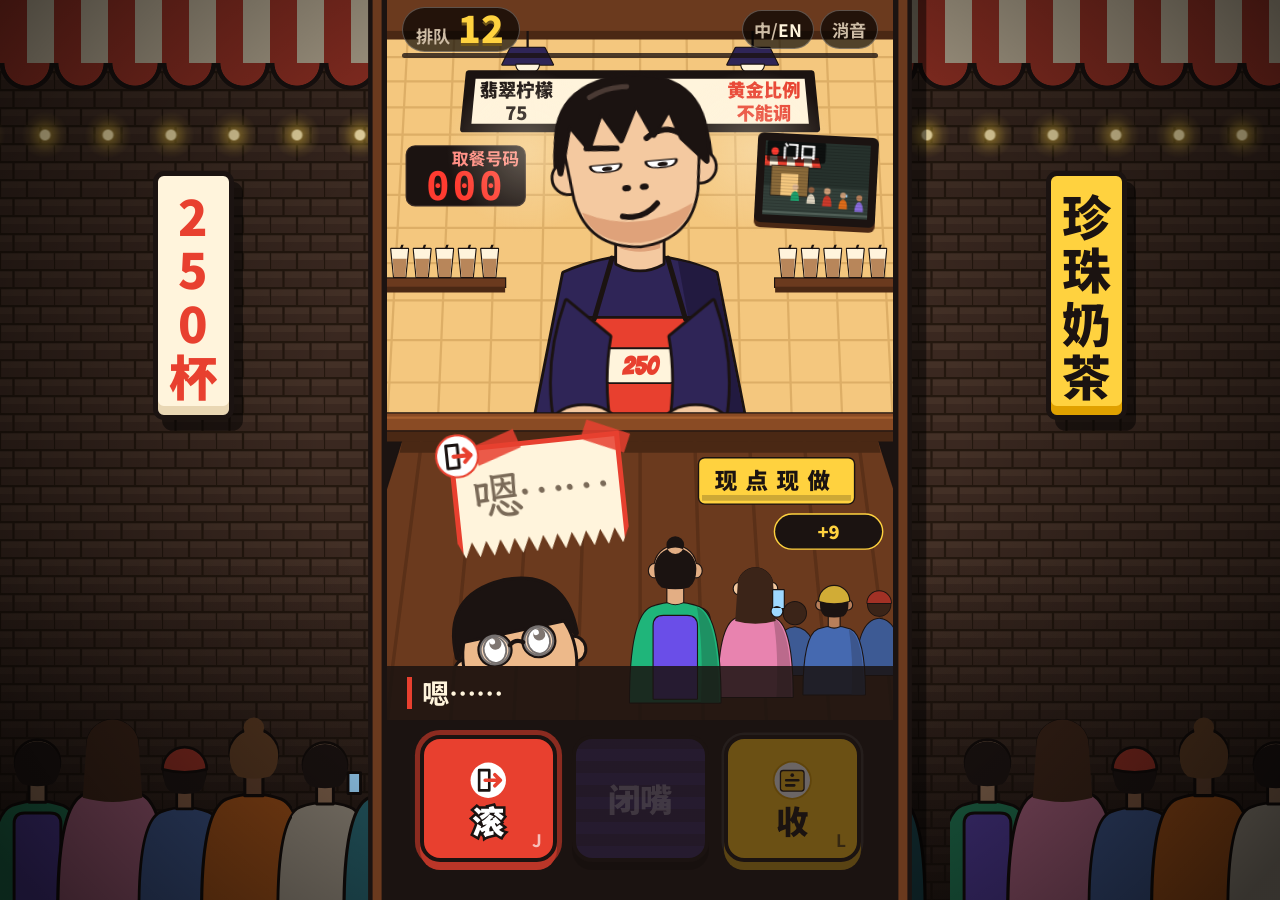
==== commit ccc28d19: "Polish the first look: shop-front backdrop, lively queue, card fixes, faster SVG text - Wide screens" ====
--- a/game/art-demo.html
+++ b/game/art-demo.html
@@ -37,7 +37,7 @@
 <script type="module">
 import {
   CLERK_SVG, SHOP_SVG, COUNTER_SVG, customerSVG, signSVG, miniSign, KEY_ICONS, FINGER_SVG, DOOR_GATE_SVG,
-  STAR_SVG, ticketHTML, MONITOR_SCENES, monitorHTML, queueCapText,
+  STAR_SVG, ticketHTML, MONITOR_SCENES, monitorHTML, queueCapText, queueCrowd,
 } from './src/art.js';
 import { getContent } from './src/content.js';
 
@@ -65,7 +65,7 @@
       <div class="shop"${o.gold ? ' data-gold' : ''}>${SHOP_SVG}</div>
       ${monitorHTML(q, lang).replace('class="monitor"', `class="monitor"${o.zoom ? ' data-zoom' : ''}`)}
       ${CLERK_SVG.replace('data-mood="idle"', `data-mood="${o.mood || 'idle'}"`).replace('class="clerk"', `class="clerk ${o.flags || ''}"`)}
-      <div class="counter${q > 3 ? ' cap' : ''}" data-q="${Math.min(3, q)}">${COUNTER_SVG.replace('<text class="q-num" x="300" y="463"></text>', `<text class="q-num" x="300" y="463">${queueCapText(q)}</text>`)}</div>
+      <div class="counter${q > 3 ? ' cap' : ''}" data-q="${Math.min(3, q)}" data-crowd="${queueCrowd(q)}">${COUNTER_SVG.replace('<text class="q-num" x="314" y="383"></text>', `<text class="q-num" x="314" y="383">${queueCapText(q)}</text>`)}</div>
       <div class="cust-wrap${o.custCls ? ' ' + o.custCls : ''}" data-face="${o.face || ''}"><div class="cust-clip">${customerSVG(cust, 0, { fixed: o.fixed, gray: !!o.gray })}</div></div>
       ${sign}
     </div>
--- a/game/style.css
+++ b/game/style.css
@@ -60,10 +60,53 @@
 }
 .shaker { position: absolute; inset: 0; }
 
+/* ---------- Off-stage backdrop (screens wider than 5:8 only; phones in portrait keep plain ink bars) ----------
+   The shop front around the 9:16 stage: striped awning, string lights, 二丁掛 facade tiles and the queue
+   continuing out of frame, under a vignette. All static backgrounds (data-URI SVG tiles + gradients), painted
+   once: no filters, no animation, nothing on the stage itself except its wooden door frame. */
+@media (min-aspect-ratio: 5/8) {
+  .app {
+    --sw: min(100vw, 100dvh * 9 / 16, 540px);
+    --bd-tile: url("data:image/svg+xml,%3Csvg xmlns='http://www.w3.org/2000/svg' width='48' height='32'%3E%3Crect width='48' height='32' fill='%233A2820'/%3E %3Cpath fill='%23433026' d='M1 1 H23 V7 H1 Z M25 1 H47 V7 H25 Z M-11 17 H11 V23 H-11 Z M13 17 H35 V23 H13 Z M37 17 H59 V23 H37 Z'/%3E %3Cpath fill='none' stroke='%2324180F' stroke-width='2' d='M0 0 H48 M0 16 H48 M0 32 H48 M24 0 V16 M0 0 V16 M12 16 V32 M36 16 V32'/%3E%3C/svg%3E");
+    --bd-queue: url("data:image/svg+xml,%3Csvg xmlns='http://www.w3.org/2000/svg' width='330' height='150'%3E%3Cg transform='translate(-3.5 32) scale(1.475)' stroke-linejoin='round'%3E%3Cpath fill='%231d6446' stroke='%23120C0A' stroke-width='1.4' d='M-3 84 Q-3 40 8 35.5 Q20 31 32 35.5 Q43 40 43 84 Z'/%3E%3Cpath fill='%237f614b' stroke='%23120C0A' stroke-width='1.4' d='M16 24 H24 V34 H16 Z M9.5 15 a10.5 10.5 0 1 0 21 0 a10.5 10.5 0 1 0 -21 0 Z'/%3E%3Cpath fill='%231b1311' d='M9.3 16 A10.7 10.7 0 1 1 30.7 16 Q30.7 23 27 25.5 Q20 27.5 13 25.5 Q9.3 23 9.3 16 Z'/%3E%3Cpath fill='%2343317d' stroke='%23120C0A' stroke-width='1.4' d='M9 44 Q9 39 14 39 H26 Q31 39 31 44 V82 H9 Z'/%3E%3C/g%3E%3Cg transform='translate(45 18) scale(1.650)' stroke-linejoin='round'%3E%3Cpath fill='%238d5169' stroke='%23120C0A' stroke-width='1.4' d='M-3 84 Q-3 40 8 35.5 Q20 31 32 35.5 Q43 40 43 84 Z'/%3E%3Cpath fill='%23886e59' stroke='%23120C0A' stroke-width='1.4' d='M16 24 H24 V34 H16 Z M9.5 15 a10.5 10.5 0 1 0 21 0 a10.5 10.5 0 1 0 -21 0 Z'/%3E%3Cpath fill='%23382217' d='M9.3 16 A10.7 10.7 0 1 1 30.7 16 Q30.7 23 27 25.5 Q20 27.5 13 25.5 Q9.3 23 9.3 16 Z'/%3E%3Cpath fill='%23382217' d='M9 15 A11 11 0 1 1 31 15 L32.5 37 Q20 40.5 7.5 37 Z'/%3E%3C/g%3E%3Cg transform='translate(100.5 40) scale(1.375)' stroke-linejoin='round'%3E%3Cpath fill='%23354975' stroke='%23120C0A' stroke-width='1.4' d='M-3 84 Q-3 40 8 35.5 Q20 31 32 35.5 Q43 40 43 84 Z'/%3E%3Cpath fill='%23724f3a' stroke='%23120C0A' stroke-width='1.4' d='M16 24 H24 V34 H16 Z M9.5 15 a10.5 10.5 0 1 0 21 0 a10.5 10.5 0 1 0 -21 0 Z'/%3E%3Cpath fill='%231b1311' d='M9.3 16 A10.7 10.7 0 1 1 30.7 16 Q30.7 23 27 25.5 Q20 27.5 13 25.5 Q9.3 23 9.3 16 Z'/%3E%3Cpath fill='%23822a20' stroke='%23120C0A' stroke-width='1.4' d='M8.8 14 A11.2 11.2 0 0 1 31.2 14 Q20 17 8.8 14 Z'/%3E%3C/g%3E%3Cg transform='translate(144.5 24) scale(1.575)' stroke-linejoin='round'%3E%3Cpath fill='%238d4716' stroke='%23120C0A' stroke-width='1.4' d='M-3 84 Q-3 40 8 35.5 Q20 31 32 35.5 Q43 40 43 84 Z'/%3E%3Cpath fill='%235c3d2b' stroke='%23120C0A' stroke-width='1.4' d='M16 24 H24 V34 H16 Z M9.5 15 a10.5 10.5 0 1 0 21 0 a10.5 10.5 0 1 0 -21 0 Z'/%3E%3Cpath fill='%23543620' d='M9.3 16 A10.7 10.7 0 1 1 30.7 16 Q30.7 23 27 25.5 Q20 27.5 13 25.5 Q9.3 23 9.3 16 Z'/%3E%3Ccircle cx='20' cy='4' r='4.5' fill='%23543620'/%3E%3C/g%3E%3Cg transform='translate(197 34) scale(1.450)' stroke-linejoin='round'%3E%3Cpath fill='%238d8477' stroke='%23120C0A' stroke-width='1.4' d='M-3 84 Q-3 40 8 35.5 Q20 31 32 35.5 Q43 40 43 84 Z'/%3E%3Cpath fill='%237f614b' stroke='%23120C0A' stroke-width='1.4' d='M16 24 H24 V34 H16 Z M9.5 15 a10.5 10.5 0 1 0 21 0 a10.5 10.5 0 1 0 -21 0 Z'/%3E%3Cpath fill='%231b1311' d='M9.3 16 A10.7 10.7 0 1 1 30.7 16 Q30.7 23 27 25.5 Q20 27.5 13 25.5 Q9.3 23 9.3 16 Z'/%3E%3Crect x='31' y='19' width='6' height='10' fill='%239ED8FF' stroke='%23120C0A' stroke-width='1.4'/%3E%3C/g%3E%3Cg transform='translate(244 22) scale(1.600)' stroke-linejoin='round'%3E%3Cpath fill='%23255b65' stroke='%23120C0A' stroke-width='1.4' d='M-3 84 Q-3 40 8 35.5 Q20 31 32 35.5 Q43 40 43 84 Z'/%3E%3Cpath fill='%23886e59' stroke='%23120C0A' stroke-width='1.4' d='M16 24 H24 V34 H16 Z M9.5 15 a10.5 10.5 0 1 0 21 0 a10.5 10.5 0 1 0 -21 0 Z'/%3E%3Cpath fill='%23382217' d='M9.3 16 A10.7 10.7 0 1 1 30.7 16 Q30.7 23 27 25.5 Q20 27.5 13 25.5 Q9.3 23 9.3 16 Z'/%3E%3C/g%3E%3C/svg%3E");
+    background:
+      radial-gradient(ellipse 62% 80% at 50% 48%, transparent 40%, rgb(0 0 0 / .62) 100%),
+      radial-gradient(circle at 50% 0, #9A3326 0 58%, var(--ink) 60% 70%, transparent 72%) 0 7vh / 6vh 3vh repeat-x,
+      repeating-linear-gradient(90deg, #9A3326 0 3vh, #BFB29A 3vh 6vh) 0 0 / 100% 7vh no-repeat,
+      linear-gradient(var(--ink), var(--ink)) 0 7vh / 100% .5vh no-repeat,
+      radial-gradient(circle, #FFEBB0 0 .5vh, rgb(255 210 63 / .4) .7vh, rgb(255 210 63 / .1) 1.8vh, transparent 2.6vh) 1.5vh 12vh / 7vh 6vh repeat-x,
+      var(--bd-queue) 0 100% / auto 24vh repeat-x,
+      linear-gradient(transparent 62%, rgb(18 12 10 / .7)),
+      var(--bd-tile) 0 0 / 6vh 4vh,
+      #3A2820;
+  }
+  .stage { box-shadow: 0 0 0 .6vh var(--ink), 0 0 0 1.6vh var(--wood), 0 0 0 2.1vh var(--ink), 1.6vh 1.8vh 0 2.1vh rgb(0 0 0 / .5); }
+}
+/* vertical shop signs in the side gutters (landscape only, where they fit) */
+@media (min-aspect-ratio: 1/1) {
+  .app::before, .app::after { position: absolute; top: 19vh; width: 9vh; padding: 1.4vh 0; box-sizing: border-box; text-align: center; white-space: pre;
+    font: 900 5.4vh/1.1 var(--font-zh); color: var(--gun); background: var(--cream); border: .6vh solid var(--ink); border-radius: 1.2vh;
+    box-shadow: inset 0 -1vh 0 #E9D7B4, 1vh 1.2vh 0 rgb(0 0 0 / .5); pointer-events: none; }
+  .app::before { content: '2\A 5\A 0\A 杯'; left: calc((100vw - var(--sw)) / 4 - 4.5vh); }
+  .app::after { content: '珍\A 珠\A 奶\A 茶'; right: calc((100vw - var(--sw)) / 4 - 4.5vh); color: var(--ink); background: var(--lemon); box-shadow: inset 0 -1vh 0 var(--take-deep), 1vh 1.2vh 0 rgb(0 0 0 / .5); }
+  .app:lang(en)::before { content: '2\A 5\A 0'; font-family: var(--font-en); }
+  .app:lang(en)::after { content: 'T\A E\A A'; font-family: var(--font-en); }
+}
+
+/* A13: the camera sets --cam-ms / --cam-ease inline on .cam at every move. As ordinary (inherited) custom
+   properties they changed the computed style of every node in the scene (a full style recalc per move);
+   registered as non-inherited, only .cam itself restyles. */
+@property --cam-ms { syntax: '<time>'; inherits: false; initial-value: 0ms; }
+@property --cam-ease { syntax: '*'; inherits: false; }
+
 /* ---------- Camera layer (§2.11): .cam > .shop .monitor .clerk .counter .cust-wrap .sign ---------- */
 .cam { position: absolute; inset: 0; z-index: 1; transform-origin: 0 0; will-change: transform;
   transition: transform var(--cam-ms, 0ms) var(--cam-ease, cubic-bezier(.2, .8, .2, 1)); }
 .cam.snap { transition: none; }
+
+/* A13: SVG text keeps one glyph scale: without this every camera zoom re-laid out each <text> in the scene, and
+   every 花字 entry / wobble frame re-laid out its caption text */
+.cam svg text, .hz text { text-rendering: geometricPrecision; }
 
 /* Shop background (SHOP_SVG) */
 .shop { position: absolute; inset: 0; z-index: 1; pointer-events: none; }
@@ -112,11 +155,16 @@
 .counter { position: absolute; inset: 0; z-index: 4; pointer-events: none; }
 .plaque-text { font: 900 16px var(--font-zh); fill: var(--ink); text-anchor: middle; letter-spacing: 6px; }
 .counter.latin .plaque-text { font-size: 12px; letter-spacing: 1px; }
-.counter .q-p1, .counter .q-p2, .counter .q-p3, .counter .q-cap { display: none; }
+.counter :is(.q-p1, .q-p2, .q-p3, .q-c1, .q-c2, .q-c3, .q-cap) { display: none; }
 .counter[data-q="1"] .q-p1,
 .counter[data-q="2"] :is(.q-p1, .q-p2),
 .counter[data-q="3"] :is(.q-p1, .q-p2, .q-p3),
+.counter[data-crowd="1"] .q-c1,
+.counter[data-crowd="2"] :is(.q-c1, .q-c2),
+.counter[data-crowd="3"] :is(.q-c1, .q-c2, .q-c3),
 .counter.cap .q-cap { display: inline; }
+/* a new person steps into line (plays whenever a figure is shown; individual translate keeps the SVG transform) */
+.counter :is(.q-in, .q-crowd) > g { animation: qIn .26s cubic-bezier(.3, 1.5, .5, 1); }
 .q-num { font: 900 13px var(--font-zh); fill: var(--lemon); text-anchor: middle; }
 .counter.slam { animation: slam .28s ease-out; }
 
@@ -317,7 +365,9 @@
 .hud { position: absolute; left: 0; right: 0; top: 0; z-index: 30; padding: 1.4cqw 3cqw 0; pointer-events: none; }
 .hud button { pointer-events: auto; }
 .hud-row { display: flex; align-items: center; gap: 2cqw; min-height: 8.4cqw; }
-.hud-queue { display: flex; align-items: baseline; gap: 1.5cqw; flex: 1; min-width: 0; }
+/* queue counter on the same dark pill as the toggles (it sat bare on the wall and the label vanished on cream) */
+.hud-queue { display: flex; align-items: baseline; gap: 1.5cqw; flex: 0 1 auto; min-width: 0; margin-right: auto;
+  padding: .2cqw 3cqw .6cqw 2.6cqw; border-radius: 99px; border: .3cqw solid #fff4; background: #000a; }
 .hud-label { font: 700 3.4cqw var(--font-zh); color: var(--text-dim); white-space: nowrap; }
 .hud-qnum { font: 900 7.4cqw/1 var(--font-zh); color: var(--lemon); text-shadow: 0 .6cqw 0 #6E5418; font-variant-numeric: tabular-nums; white-space: nowrap; overflow: hidden; text-overflow: ellipsis; }
 .hud-qnum.bump { animation: bump 200ms ease-out; }
@@ -458,7 +508,7 @@
 .ticket-hole { position: absolute; top: 1cqw; left: 50%; width: 2.4cqw; height: 2.4cqw; margin-left: -1.2cqw; border-radius: 50%; background: var(--ink); }
 .ticket-no { font-size: 6.4cqw; line-height: 1; }
 .ticket-cups { font-size: 5cqw; line-height: 1.1; }
-.ticket-when { font-size: 3.6cqw; line-height: 1.1; white-space: nowrap; }
+.ticket-when { font-size: 3.6cqw; line-height: 1.1; text-align: center; } /* wraps: "Pick up in 2 months" was cut by the ticket edge */
 .ticket.glow { box-shadow: 0 1.2cqw 0 #C9A21E, 0 0 0 1.4cqw #FFE14D88; }
 
 /* Tints */
@@ -495,12 +545,16 @@
   box-shadow: 0 2cqw 0 #000; animation: pop .3s ease-out; position: relative; }
 .card-title { margin: 2cqw 0; font: 900 13cqw/1.05 var(--font-zh); color: var(--lemon); text-shadow: 0 1.2cqw 0 #7a2c00; }
 .report { padding: 5cqw 4cqw; }
-.report .card-title { margin-top: 4cqw; font-size: 8.5cqw; }
+.report .card-title { margin-top: 4cqw; font-size: 8.5cqw; text-shadow: 0 .7cqw 0 var(--ink); } /* a deep offset shadow turned 日 into 目 */
 .report .card-sub { margin-bottom: 2cqw; }
 .card-sub { margin: 0 0 4cqw; font-size: 4cqw; color: var(--text-dim); line-height: 1.5; }
 .card-hint { margin: 4cqw 0; font-size: 3.4cqw; color: var(--text-dim); }
 .report-stamp { position: absolute; right: 4cqw; top: 3cqw; rotate: 14deg; border: .8cqw solid var(--gun); color: var(--gun); font: 900 5cqw var(--font-zh); padding: .6cqw 2cqw; border-radius: 2cqw; }
-.report-grid { display: grid; grid-template-columns: repeat(3, 1fr); gap: 2cqw; margin: 3cqw 0; }
+.report-grid { display: grid; grid-template-columns: repeat(6, 1fr); gap: 2cqw; margin: 3cqw 0; }
+.report-grid > .stat { grid-column: span 2; }
+/* a last row of two (5 stats) or one (4 stats) fills the width instead of leaving a hole */
+.report-grid > .stat:nth-child(3n+1):nth-last-child(2), .report-grid > .stat:nth-child(3n+2):last-child { grid-column: span 3; }
+.report-grid > .stat:nth-child(3n+1):last-child { grid-column: 1 / -1; }
 .stat { background: #fff1; border-radius: 3cqw; padding: 1.8cqw 1cqw; min-width: 0; }
 .stat-val { font: 900 5.6cqw var(--font-zh); font-variant-numeric: tabular-nums; white-space: nowrap; overflow: hidden; text-overflow: ellipsis; }
 .stat-label { font-size: 3.4cqw; color: var(--text-dim); }
@@ -515,7 +569,7 @@
   background: var(--take); box-shadow: 0 1.6cqw 0 color-mix(in srgb, var(--take) 78%, #1B1311); cursor: pointer; animation: breathe .9s ease-in-out infinite alternate; }
 .big-btn:active { transform: translateY(1cqw); box-shadow: 0 .6cqw 0 color-mix(in srgb, var(--take) 78%, #1B1311); }
 .start-screen { position: absolute; inset: 0; z-index: 50; display: flex; flex-direction: column; align-items: center; justify-content: flex-end;
-  padding: 0 0 8cqw; background: linear-gradient(transparent 40%, #000c 75%); cursor: pointer; }
+  padding: 0 0 8cqw; background: linear-gradient(transparent 40%, rgb(27 19 17 / .8) 66%, rgb(27 19 17 / .97) 84%); cursor: pointer; } /* keys no longer peek around the button */
 .start-title { margin: 0; font: 900 14cqw/1 var(--font-zh); color: #fff; -webkit-text-stroke: 1.6cqw var(--ink); }
 .start-title .num { font-size: 22cqw; color: var(--lemon); }
 .start-tag { margin: 3cqw 0 6cqw; padding: 0 max(16px, 4cqw); text-align: center; font: 700 5.6cqw var(--font-zh); color: var(--cream); animation: fadeIn .6s .6s both; }
@@ -539,8 +593,9 @@
 .day-card .dc-inner { width: 88cqw; padding: 5cqw; background: var(--ink); border: .8cqw solid var(--lemon); border-radius: 4cqw; box-shadow: 0 2cqw 0 #000; animation: pop .3s ease-out; }
 .dc-title { margin: 0 0 4cqw; font: 900 7cqw/1.2 var(--font-zh); color: var(--cream); text-align: center; }
 .dc-title b { color: var(--lemon); }
-.dc-row { display: flex; align-items: center; gap: 3cqw; margin: 3cqw 0; font: 700 5.6cqw var(--font-zh); color: var(--cream); }
-.dc-row .sign.mini { flex: 0 0 auto; max-width: 30cqw; }
+/* fixed sign column so the three descriptions line up whatever the mini-sign width */
+.dc-row { display: grid; grid-template-columns: 20cqw minmax(0, 1fr) auto; align-items: center; gap: 2.4cqw; margin: 3cqw 0; font: 700 5.6cqw var(--font-zh); color: var(--cream); }
+.dc-row .sign.mini { justify-self: center; max-width: 23cqw; }
 .dc-row .sign.mini .sign-line { font-size: 4.6cqw; }
 .dc-text { flex: 1 1 auto; min-width: 0; line-height: 1.2; }
 .dc-row .dc-key { flex: 0 0 auto; margin-left: auto; font-weight: 900; white-space: nowrap; color: var(--kc, var(--cream)); }
@@ -554,7 +609,13 @@
 .recap-col:nth-child(3) { animation-delay: .24s; }
 .recap-arrow { width: 0; height: 0; border: 2.4cqw solid transparent; border-top: 3cqw solid var(--cream); border-bottom: 0; }
 
+/* A13: fixed-size layers whose content changes often (caption, subtitle, customer, fx, keys) are relayout
+   boundaries, so a new caption or subtitle line lays out only its own layer instead of the whole document.
+   No paint containment: content may still overflow (flying customer, captions near the edges). */
+.cust-wrap, .subs, .fx-layer, .hz-layer, .pad { contain: size layout style; }
+
 /* ---------- Keyframes ---------- */
+@keyframes qIn { from { translate: 0 24px; } }
 @keyframes bump { 0% { transform: scale(1); } 40% { transform: scale(1.35); } 100% { transform: scale(1); } }
 @keyframes pulse { to { opacity: .55; } }
 @keyframes spin { to { transform: rotate(360deg); } }
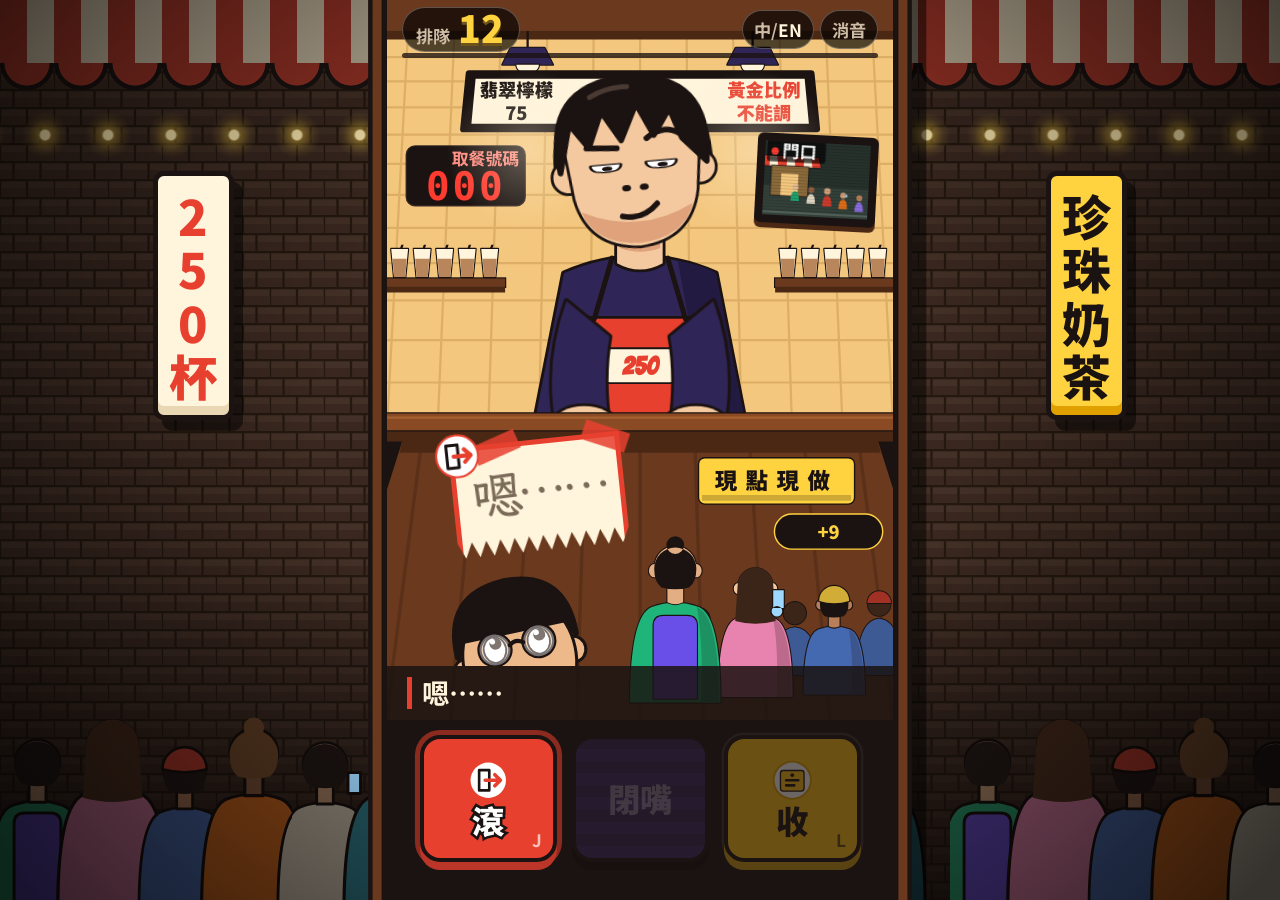
==== commit f06cd93d: "Ship Chinese as Taiwan Traditional at the source; drop the Simplified build Producer: Traditional Ch" ====
--- a/game/art-demo.html
+++ b/game/art-demo.html
@@ -1,13 +1,13 @@
 <!doctype html>
-<html lang="zh-Hans">
+<html lang="zh-Hant-TW">
 <head>
   <meta charset="utf-8">
   <meta name="viewport" content="width=device-width, initial-scale=1, viewport-fit=cover">
   <meta name="theme-color" content="#1B1311">
-  <title>Art Demo — 来250杯！</title>
+  <title>Art Demo — 來250杯！</title>
   <link rel="preconnect" href="https://fonts.googleapis.com">
   <link rel="preconnect" href="https://fonts.gstatic.com" crossorigin>
-  <link rel="stylesheet" href="https://fonts.googleapis.com/css2?family=Noto+Sans+TC:wght@700;900&family=Noto+Sans+SC:wght@700;900&family=LXGW+WenKai+TC:wght@700&family=Bangers&display=swap">
+  <link rel="stylesheet" href="https://fonts.googleapis.com/css2?family=Noto+Sans+TC:wght@700;900&family=LXGW+WenKai+TC:wght@700&family=Bangers&display=swap">
   <link rel="stylesheet" href="style.css">
   <style>
     /* demo-only chrome */
@@ -46,9 +46,9 @@
 const CUSTOMERS = getContent(lang).customers;
 const byId = (id) => CUSTOMERS.find((c) => c.id === Number(id)) || CUSTOMERS[0];
 const root = document.getElementById('root');
-document.documentElement.lang = lang === 'en' ? 'en' : 'zh-Hans';
+document.documentElement.lang = lang === 'en' ? 'en' : 'zh-Hant-TW';
 
-const LABELS = lang === 'en' ? { gun: 'SCRAM', shut: 'SHUT IT', take: 'DEAL' } : { gun: '滚', shut: '闭嘴', take: '收' };
+const LABELS = lang === 'en' ? { gun: 'SCRAM', shut: 'SHUT IT', take: 'DEAL' } : { gun: '滾', shut: '閉嘴', take: '收' };
 const padHTML = (opts = {}) => `<footer class="pad">${['gun', 'shut', 'take'].map((k, i) =>
   `<button class="btn btn-${k}"${opts.dim && opts.dim !== k ? ' data-dim' : ''}${opts.glow === k ? ' data-glow' : ''}${opts.covered && k === 'shut' ? ' data-covered' : ''}>` +
   `<span class="ring"></span>${KEY_ICONS[k]}<span class="btn-label">${LABELS[k]}</span><span class="btn-hint">${'JKL'[i]}</span></button>`).join('')}</footer>`;
@@ -69,10 +69,10 @@
       <div class="cust-wrap${o.custCls ? ' ' + o.custCls : ''}" data-face="${o.face || ''}"><div class="cust-clip">${customerSVG(cust, 0, { fixed: o.fixed, gray: !!o.gray })}</div></div>
       ${sign}
     </div>
-    <header class="hud"><div class="hud-row"><div class="hud-queue"><span class="hud-label">${lang === 'en' ? 'Line' : '排队'}</span><span class="hud-qnum">${q.toLocaleString()}</span></div>
+    <header class="hud"><div class="hud-row"><div class="hud-queue"><span class="hud-label">${lang === 'en' ? 'Line' : '排隊'}</span><span class="hud-qnum">${q.toLocaleString()}</span></div>
       <div class="hud-toggles"><button class="tog">中/<b>EN</b></button><button class="tog">${lang === 'en' ? 'Bleep' : '消音'}</button></div></div>
-      <div class="hud-bars"><div class="bar bar-aura${o.day1 ? ' off' : ''}"><span class="bar-label">${lang === 'en' ? 'Aura' : '气势'}</span><div class="bar-track"><div class="bar-fill" style="width:70%"></div></div></div>
-      <div class="bar bar-fury${o.day1 ? ' off' : ''}"><span class="bar-label">${lang === 'en' ? 'Fury' : '火气'}</span><div class="bar-track"><div class="bar-fill" style="width:35%"></div></div></div></div></header>
+      <div class="hud-bars"><div class="bar bar-aura${o.day1 ? ' off' : ''}"><span class="bar-label">${lang === 'en' ? 'Aura' : '氣勢'}</span><div class="bar-track"><div class="bar-fill" style="width:70%"></div></div></div>
+      <div class="bar bar-fury${o.day1 ? ' off' : ''}"><span class="bar-label">${lang === 'en' ? 'Fury' : '火氣'}</span><div class="bar-track"><div class="bar-fill" style="width:35%"></div></div></div></div></header>
     <div class="hz-layer">${o.hz || ''}</div>
     <section class="subs">${o.sub || `<div class="sub sub-cust" style="--bar:var(--gun)">${lang === 'en' ? 'Ummm…' : '嗯……'}</div>`}</section>
     ${padHTML(o.pad || {})}
@@ -80,16 +80,16 @@
   </div></div>`;
 }
 
-const S1 = (t) => `<svg class="hz s1 placed" viewBox="0 0 100 177.8"><g class="hz-anim" transform="rotate(-7 50 76)" font-family="Noto Sans TC, Noto Sans SC, sans-serif" font-weight="900" text-anchor="middle" paint-order="stroke" stroke-linejoin="round"><text x="50" y="76" font-size="24" stroke="#1B1311" stroke-width="4.6" fill="#1B1311">${t}</text><text x="50" y="76" font-size="24" stroke="#E8402F" stroke-width="2.6" fill="#FFE14D">${t}</text></g></svg>`;
+const S1 = (t) => `<svg class="hz s1 placed" viewBox="0 0 100 177.8"><g class="hz-anim" transform="rotate(-7 50 76)" font-family="Noto Sans TC, sans-serif" font-weight="900" text-anchor="middle" paint-order="stroke" stroke-linejoin="round"><text x="50" y="76" font-size="24" stroke="#1B1311" stroke-width="4.6" fill="#1B1311">${t}</text><text x="50" y="76" font-size="24" stroke="#E8402F" stroke-width="2.6" fill="#FFE14D">${t}</text></g></svg>`;
 
 const PRESETS = {
   idle: { mood: 'idle', flags: 'squint', cust: 1, fixed: 'hesitant', day1: true, pad: { glow: 'gun', dim: 'gun', covered: true } },
-  hit: { mood: 'hit', fixed: 'fifteen', face: '', q: 1, hz: S1('滚！'), sub: '<div class="sub">太少，滚！</div>', extra: '<div class="flash"></div>' },
-  perfect: { mood: 'perfect', fixed: 'c250', q: 2, sub: '<div class="sub">好，250杯什么？</div>' },
-  polite: { mood: 'polite', flags: 'crack', cust: 12, q: 2, stageCls: 'polite', sub: '<div class="sub">好的～少甜少冰～帮您调～</div>', kind: 'shut', signText: '少甜少冰' },
-  rage: { mood: 'rage', cust: 46, q: 480, stageCls: 'rage', sub: '<div class="sub">100杯！两个月后来拿！</div>' },
+  hit: { mood: 'hit', fixed: 'fifteen', face: '', q: 1, hz: S1('滾！'), sub: '<div class="sub">太少，滾！</div>', extra: '<div class="flash"></div>' },
+  perfect: { mood: 'perfect', fixed: 'c250', q: 2, sub: '<div class="sub">好，250杯什麼？</div>' },
+  polite: { mood: 'polite', flags: 'crack', cust: 12, q: 2, stageCls: 'polite', sub: '<div class="sub">好的～少甜少冰～幫您調～</div>', kind: 'shut', signText: '少甜少冰' },
+  rage: { mood: 'rage', cust: 46, q: 480, stageCls: 'rage', sub: '<div class="sub">100杯！兩個月後來拿！</div>' },
   zoom: { mood: 'idle', cust: 43, q: 1281, zoom: true },
-  gold: { mood: 'hit', flags: 'point-sign', fixed: 'c250', gold: true, q: 2, sign: 'none', sub: '<div class="sub">黄金比例最好喝！</div>' },
+  gold: { mood: 'hit', flags: 'point-sign', fixed: 'c250', gold: true, q: 2, sign: 'none', sub: '<div class="sub">黃金比例最好喝！</div>' },
   guide: { mood: 'idle', fixed: 'hesitant', q: 0, day1: true, pad: { glow: 'gun', dim: 'gun', covered: true },
     extra: `<svg class="guide-line" viewBox="0 0 100 177.8" preserveAspectRatio="none" style="--c:var(--gun)"><path d="M30 104 Q24 128 18 150"/></svg><div class="finger" style="left:18cqw;top:150cqw">${FINGER_SVG}</div>` },
 };
@@ -121,7 +121,7 @@
       <div class="row" id="faces-full"></div></section>
     <section class="sec"><h2>Order signs (3 shapes + 250 + 249 trap)</h2><div class="row">${signSamples.map((c) => `<div class="cell"><div class="sign-box">${signSVG(c, lang).replace('data-state="down"', 'data-state="up"')}</div>#${c.id}</div>`).join('')}
       <div class="cell"><div class="sign-box">${signSVG(null, lang, { kind: 'shut', text: '少甜少冰', scribble: '去冰……微糖……' }).replace('data-state="down"', 'data-state="up"')}</div>D11 scribble</div>
-      <div class="cell"><div class="sign-box">${signSVG(null, lang, { kind: 'take', text: '招牌翡翠柠檬' }).replace('data-state="down"', 'data-state="up"')}</div>D9 jade</div>
+      <div class="cell"><div class="sign-box">${signSVG(null, lang, { kind: 'take', text: '招牌翡翠檸檬' }).replace('data-state="down"', 'data-state="up"')}</div>D9 jade</div>
       <div class="cell"><div class="sign-box" id="timer-sign">${signSVG(byId(43), lang).replace('data-state="down"', 'data-state="up"')}</div>timer 60%</div>
       <div class="cell"><div class="sign-box">${signSVG(byId(46), lang).replace('data-state="down"', 'data-state="out-take"')}</div>out-take (stamp)</div>
       <div class="cell"><div class="sign-box">${signSVG(byId(46), lang, { back: true }).replace('data-state="down"', 'data-state="up"')}</div>back face</div>
--- a/game/style.css
+++ b/game/style.css
@@ -1,4 +1,4 @@
-/* 《来250杯！》 — strict 9:16 portrait stage. Sizes are in cqw (1cqw = 1% stage width) or stage %.
+/* 《來250杯！》 — strict 9:16 portrait stage. Sizes are in cqw (1cqw = 1% stage width) or stage %.
    Art direction and coordinates: docs/first-minute-spec.md §2. No filters, no blur, no emoji:
    every shadow is an offset block of color-mix(in srgb, c 78%, #1B1311). */
 :root {
@@ -33,7 +33,7 @@
   --fury: #FF7A1A;
   --panel: rgb(27 19 17 / .9);
   /* fonts (§2.4) */
-  --font-zh: "Noto Sans TC", "Noto Sans SC", "PingFang TC", "PingFang SC", "Microsoft JhengHei", "Heiti TC", "Noto Sans CJK TC", sans-serif;
+  --font-zh: "Noto Sans TC", "PingFang TC", "Microsoft JhengHei", "Heiti TC", "Noto Sans CJK TC", sans-serif;
   --font-sign: "LXGW WenKai TC", "Kaiti TC", "STKaiti", "BiauKai", "DFKai-SB", var(--font-zh);
   --font-en: "Bangers", "Impact", "Arial Black", sans-serif;
   --font: var(--font-zh);
@@ -243,7 +243,7 @@
 .cust-wrap.drift .pupils { animation: eyeDrift 600ms ease-in-out infinite; }
 .cust-wrap.proud .h-all { transform: rotate(-16deg); }
 .cust-wrap.gone { visibility: hidden; }
-/* 调你妈: the half head ducks a third of the way down behind the counter, with a little shudder */
+/* 調你媽: the half head ducks a third of the way down behind the counter, with a little shudder */
 .cust-wrap.cower .cust { transform: translateY(34%); transition: transform 140ms cubic-bezier(.3, 1.4, .5, 1); animation: cowerShake 90ms linear 3; }
 @keyframes cowerShake { 50% { translate: .8cqw 0; } }
 .cust-wrap.wobble .cust { transform-origin: 50% 90%; animation: custWobble 450ms ease-in-out; }
@@ -271,7 +271,7 @@
 .sign[lang=en] .sign-text:not(.is-num) { font-family: system-ui, -apple-system, "Segoe UI", sans-serif; font-weight: 800; }
 .sign[lang=en] .sign-num { font-family: var(--font-en); font-weight: 400; }
 
-/* 滚: torn paper slip, red frame, tape */
+/* 滾: torn paper slip, red frame, tape */
 .sign-gun { --rot: -6deg; --kc: var(--gun); }
 .sign-gun .sign-face { width: 34cqw; height: 22cqw; background: var(--cream); border: 1cqw solid var(--gun); border-bottom: 0;
   clip-path: polygon(-20% -40%, 120% -40%, 120% 86%, 100% 86%, 95.8% 100%, 91.7% 86%, 87.5% 100%, 83.3% 86%, 79.2% 100%, 75% 86%,
@@ -283,7 +283,7 @@
 .sign-tape.t1 { left: 4cqw; rotate: -18deg; }
 .sign-tape.t2 { right: -2.6cqw; rotate: 24deg; }
 
-/* 闭嘴: speech-box sign, purple frame, tail bottom-right */
+/* 閉嘴: speech-box sign, purple frame, tail bottom-right */
 .sign-shut { --rot: -2deg; --kc: var(--shut); }
 .sign-shut .sign-face { width: 52cqw; min-height: 14cqw; padding: 2.6cqw 3cqw 3cqw; background: #EEE9FF; border: 1cqw solid var(--shut); border-radius: 3cqw; }
 .sign-shut .sign-face::after { content: ''; position: absolute; right: 6cqw; bottom: -3.3cqw; width: 5cqw; height: 5cqw; background: #EEE9FF;
@@ -330,6 +330,10 @@
 .sign-shut .sign-timer { bottom: 1.4cqw; }
 .sign-take .sign-timer { background: var(--cream); }
 .sign-timer.blink { animation: blink 150ms steps(2) infinite; }
+/* gameplay v2: speed multiplier tag on the sign corner (×2 while talking, ×1.5 / ×1.2 as the timer shrinks) */
+.sign-mult { position: absolute; right: -3cqw; top: -3.4cqw; z-index: 3; padding: .4cqw 1.4cqw; border-radius: 1.4cqw;
+  font: 900 4.4cqw/1 var(--font-en); color: #FFD84A; background: var(--ink); box-shadow: 0 0 0 .4cqw #FFD84A; rotate: 8deg; pointer-events: none; }
+.sign-mult.pop { animation: bump .2s ease-out; }
 
 /* flips, hints, exits */
 .sign.flip-in .sign-card { animation: flipIn 200ms ease-out both; }
@@ -394,6 +398,10 @@
 .bar-fury .bar-fill { background: var(--fury); }
 .bar.low .bar-fill { background: #ff4b4b; animation: pulse .4s infinite alternate; }
 .bar.hot .bar-track { border-color: var(--fury); animation: pulse .3s infinite alternate; }
+/* gameplay v2: a full fury bar waits for the player's next press: the bar glows, the keys pulse, the clerk shakes */
+.stage[data-fury=full] .bar-fury .bar-track { border-color: #FFD84A; box-shadow: 0 0 1.6cqw .4cqw var(--fury); animation: pulse .18s infinite alternate; }
+.stage[data-fury=full] .btn { animation: glowKey 220ms ease-in-out infinite alternate; box-shadow: 0 1.6cqw 0 color-mix(in srgb, var(--c) 78%, #1B1311), 0 0 0 1cqw color-mix(in srgb, var(--fury) 60%, transparent); }
+.stage[data-fury=full] .clerk { animation: furyShiver 90ms linear infinite; }
 .bar.enter { animation: barIn 300ms ease-out; }
 .hud-combo { position: absolute; right: 3cqw; top: 46cqw; display: flex; align-items: baseline; gap: 1cqw; opacity: 0; visibility: hidden; transform: scale(.6); transition: opacity .15s, transform .15s, visibility 0s .15s; pointer-events: none; }
 .hud-combo.show { opacity: 1; visibility: visible; transform: scale(1); transition: opacity .15s, transform .15s; }
@@ -452,7 +460,7 @@
 .key-lock svg { display: block; width: 100%; height: 100%; }
 .btn-shut[data-covered] .key-lock { display: block; }
 .btn-shut[data-covered] .key-icon { display: none; }
-/* input locked (opening beats, the 调你妈 climax): the keys visibly rest (review A3) */
+/* input locked (opening beats, the 調你媽 climax): the keys visibly rest (review A3) */
 .stage[data-locked="1"] .pad .btn:not([data-glow]) { opacity: .55; }
 .btn-shut.uncover { animation: uncover 200ms ease-out; transform-origin: 50% 100%; }
 .ring { position: absolute; inset: -1.2cqw; border-radius: 5cqw; pointer-events: none; opacity: 0; background: conic-gradient(var(--rc, #fff) calc(var(--charge) * 360deg), #fff1 0);
@@ -475,7 +483,7 @@
 
 /* ---------- Effects ---------- */
 .flash { position: absolute; inset: 0; z-index: 45; background: #fff; opacity: 0; pointer-events: none; }
-/* manga focus lines (调你妈): thin ink wedges around the clerk's mouth, under the 花字 layer */
+/* manga focus lines (調你媽): thin ink wedges around the clerk's mouth, under the 花字 layer */
 .speedlines { position: absolute; inset: -20%; z-index: 19; pointer-events: none; opacity: 0;
   background: repeating-conic-gradient(from 0deg at 50% 33%, #1B1311 0deg 2.6deg, transparent 2.6deg 6.5deg);
   -webkit-mask: radial-gradient(circle at 50% 33%, transparent 0 16%, #000 30%); mask: radial-gradient(circle at 50% 33%, transparent 0 16%, #000 30%); }
@@ -678,6 +686,7 @@
 @keyframes par3 { 50%, 100% { transform: scale(.55); } }
 /* misc fx */
 @keyframes counterTap { 50% { transform: translateY(5px); } }
+@keyframes furyShiver { 0%, 100% { translate: 0 0; } 25% { translate: -.4cqw .2cqw; } 75% { translate: .4cqw -.2cqw; } }
 @keyframes custWobble { 0%, 100% { transform: none; } 25% { transform: rotate(-6deg); } 50% { transform: rotate(5deg); } 75% { transform: rotate(-3deg); } }
 @keyframes dashFlow { to { stroke-dashoffset: -3.5cqw; } }
 @keyframes fingerTap { 0%, 100% { transform: translate(0, 0); } 50% { transform: translate(1.6cqw, 1.6cqw) scale(.94); } }
@@ -702,3 +711,233 @@
 .stage:has(> .overlay:not(.hidden)) .hud { z-index: 60; background: none; }
 .stage:has(> .overlay:not(.hidden)) .hud > :not(.hud-row),
 .stage:has(> .overlay:not(.hidden)) .hud-row > :not(.hud-toggles) { visibility: hidden; }
+
+/* ---------- Gameplay v2 stage 2: preview, fast mouth, meter, group box, mini events, shutter, day card, stars ---------- */
+/* the next customers' mini signs, at the right end of the counter */
+.preview { position: absolute; right: 2.5%; top: 63.5%; z-index: 7; display: flex; align-items: center; gap: 1.6cqw; pointer-events: none;
+  padding: 1cqw 1.6cqw; border-radius: 3cqw; background: rgb(27 19 17 / .55); opacity: 0; transition: opacity .2s; }
+.preview.show { opacity: 1; }
+.preview-label { font: 900 3.4cqw var(--font-zh); color: var(--text-dim); writing-mode: vertical-rl; letter-spacing: .3cqw; }
+.preview { max-width: 66cqw; }
+.preview .sign.mini { zoom: .72; flex: 0 1 auto; min-width: 0; }
+.preview .preview-sign[style*="--i: 1"], .preview .preview-sign[style*="--i:1"] { opacity: .8; zoom: .6; }
+.preview .sign.mini .sign-face { min-width: 10cqw; max-width: 44cqw; }
+.stage.grouping .preview, .stage.eventing .preview { opacity: 0; }
+/* fast mouth badge (under the bars) */
+.hud-quick { position: absolute; left: 3cqw; top: 17.5cqw; display: flex; align-items: baseline; gap: 1cqw; padding: .3cqw 2.2cqw; border-radius: 99px;
+  background: var(--fury); color: var(--ink); font: 900 3.8cqw var(--font-zh); box-shadow: 0 .6cqw 0 #8A3A00; opacity: 0; visibility: hidden; transform: scale(.6);
+  transition: opacity .15s, transform .15s, visibility 0s .15s; }
+.hud-quick.show { opacity: 1; visibility: visible; transform: scale(1); transition: opacity .15s, transform .15s; }
+.hud-quick.pulse { animation: bump .22s ease-out; }
+.quick-num { font-size: 4.4cqw; font-style: italic; }
+/* day 4 ticket meter (a lemon ticket above the counter, left of the clerk) */
+.meter { position: absolute; left: 3%; top: 45%; z-index: 7; min-width: 30cqw; padding: 1.2cqw 2.4cqw 1.6cqw; border-radius: 2cqw; pointer-events: none;
+  background: var(--lemon); color: var(--ink); border: .6cqw solid var(--ink); box-shadow: 0 .8cqw 0 #6E5418; rotate: -4deg; font-family: var(--font-zh); }
+.meter[hidden] { display: none; }
+.meter-label { font: 900 3.4cqw var(--font-zh); margin-right: 1cqw; }
+.meter-num { font: 900 7cqw/1 var(--font-zh); font-variant-numeric: tabular-nums; }
+.meter-of { font: 700 3.4cqw var(--font-zh); margin-left: .6cqw; }
+.meter-bar { display: block; height: 1.4cqw; margin-top: .8cqw; border-radius: 99px; background: #0003; overflow: hidden; }
+.meter-bar > i { display: block; height: 100%; background: var(--gun); transition: width .2s; }
+.meter[data-near="1"] { box-shadow: 0 .8cqw 0 #6E5418, 0 0 0 .8cqw color-mix(in srgb, var(--gun) 45%, transparent); }
+.meter.hit { animation: meterHit .6s cubic-bezier(.3, 1.6, .5, 1); }
+.meter.over { animation: meterOver .45s ease-in-out; }
+@keyframes meterHit { 0% { scale: 1; } 30% { scale: 1.5; background: #fff; } 100% { scale: 1; } }
+@keyframes meterOver { 0%, 100% { translate: 0; } 25% { translate: -2cqw; } 75% { translate: 2cqw; } }
+/* group box: the other heads stand beside the first one */
+.group-row { position: absolute; left: 44%; top: 62%; width: 54cqw; height: 18cqw; z-index: 6; pointer-events: none; }
+.group-head { position: absolute; left: calc(var(--i) * 13cqw); top: calc(var(--i) * .8cqw); width: 24cqw; height: 15.6cqw; animation: custPop .18s cubic-bezier(.2, 1.5, .5, 1); }
+.group-head .cust-clip { width: 100%; height: 100%; overflow: hidden; }
+.group-head .cust-clip svg { width: 100%; height: auto; display: block; }
+.group-head .group-mini { position: absolute; left: 50%; top: -6cqw; translate: -50% 0; scale: .6; }
+.group-head.out { animation: groupOut .5s cubic-bezier(.3, 0, .8, .4) var(--d, 0ms) forwards; }
+.group-head.out[data-face=shut] { animation-name: groupSink; }
+.group-head.out[data-face=take] { animation-name: groupSlide; }
+@keyframes groupOut { to { transform: translate(-30cqw, -40cqw) rotate(-540deg); opacity: 0; } }
+@keyframes groupSink { to { transform: translateY(60%) scaleY(.4); opacity: 0; } }
+@keyframes groupSlide { to { transform: translateX(60cqw) rotate(12deg); opacity: 0; } }
+/* mini-event panel */
+.event-panel { position: absolute; left: 50%; top: 27%; translate: -50% 0; z-index: 35; min-width: 60cqw; max-width: 86cqw; padding: 2.4cqw 4cqw 3cqw; text-align: center;
+  border-radius: 4cqw; background: var(--panel); border: .8cqw solid var(--lemon); box-shadow: 0 1.2cqw 0 #0008; pointer-events: none; }
+.event-panel[hidden] { display: none; }
+.event-panel.in { animation: pop .2s cubic-bezier(.3, 1.5, .5, 1); }
+.event-panel[data-type=phone] { border-color: var(--shut); }
+.event-panel[data-type=shutter] { border-color: var(--gun); top: 34%; }
+.ev-title { font: 900 5cqw var(--font-zh); color: var(--cream); }
+.ev-big { font: 900 13cqw/1.1 var(--font-zh); color: var(--lemon); font-variant-numeric: tabular-nums; text-shadow: 0 .8cqw 0 #6E5418; }
+.ev-big.pop { animation: bump .18s ease-out; }
+.event-panel[data-type=calculator] .ev-big { font-family: "Courier New", monospace; background: #B9D3A0; color: #1E2A14; text-shadow: none; border-radius: 1.6cqw; margin: 1cqw 4cqw; letter-spacing: .6cqw; }
+.ev-hint { font: 700 4cqw var(--font-zh); color: var(--text-dim); }
+/* the last 5 s: the iron shutter rolls down */
+.shutter-fx { position: absolute; left: 0; right: 0; top: 0; height: 74%; z-index: 21; pointer-events: none; transform-origin: 50% 0; scale: 1 0;
+  background: repeating-linear-gradient(#5E6266 0 2.2cqw, #3E4246 2.2cqw 2.6cqw); border-bottom: 1.6cqw solid var(--ink); }
+.shutter-fx[hidden] { display: none; }
+.shutter-fx.down { animation: shutterDown var(--ms, 5000ms) linear forwards; }
+@keyframes shutterDown { from { scale: 1 .05; } to { scale: 1 .62; } }
+/* day card banner at round start */
+.day-banner { position: absolute; left: 50%; top: 17%; translate: -50% 0; z-index: 34; width: max-content; max-width: 90cqw; padding: 1.8cqw 4cqw; text-align: center; pointer-events: none;
+  border-radius: 3cqw; background: rgb(27 19 17 / .88); border: .6cqw solid var(--lemon); }
+.day-banner[hidden] { display: none; }
+.day-banner.in { animation: pop .25s cubic-bezier(.3, 1.5, .5, 1); }
+.db-title { font: 900 5.6cqw var(--font-zh); color: var(--lemon); }
+.db-rule { font: 700 4cqw var(--font-zh); color: var(--cream); margin-top: .6cqw; }
+/* start card day lines */
+.start-day { margin: 2cqw auto 0; max-width: 84cqw; padding: 2cqw 3cqw; border-radius: 3cqw; background: rgb(27 19 17 / .78); text-align: center; }
+.sd-title { font: 900 5.4cqw var(--font-zh); color: var(--lemon); }
+.sd-rule { font: 700 4.2cqw var(--font-zh); color: var(--cream); margin-top: .8cqw; }
+.sd-riddle { font: 700 3.8cqw var(--font-sign); color: #CFE8C8; margin-top: 1cqw; padding: .8cqw 2cqw; border-radius: 1.4cqw; background: #1F3A2C; display: inline-block; }
+.sd-best { margin-top: 1cqw; font: 700 3.6cqw var(--font-zh); color: var(--text-dim); display: flex; gap: 2cqw; justify-content: center; align-items: center; }
+.sd-stars i { font-style: normal; color: #fff3; margin: 0 .3cqw; }
+.sd-stars i.on { color: var(--lemon); }
+/* summary: rating, stars, record */
+.report-rate { display: flex; align-items: center; justify-content: center; gap: 3cqw; margin: 1cqw 0 2cqw; }
+.rate-badge { width: 15cqw; height: 15cqw; display: grid; place-items: center; border-radius: 50%; font: 900 9cqw/1 var(--font-zh); color: var(--ink);
+  background: var(--cream); border: .8cqw solid var(--ink); box-shadow: 0 .8cqw 0 #0008; animation: pop .3s cubic-bezier(.3, 1.6, .5, 1); }
+.rate-badge[data-rating=S] { background: var(--gun); color: #fff; }
+.rate-badge[data-rating=A] { background: var(--shut); color: #fff; }
+.rate-badge.gold { background: linear-gradient(#FFF6C2, #FFD23F 45%, #F29A00); font-size: 6.4cqw; }
+.rate-label { font: 700 3.6cqw var(--font-zh); color: var(--text-dim); }
+.report-record { font: 900 5cqw var(--font-zh); color: var(--gun); rotate: -6deg; animation: bump .4s ease-out .3s backwards; }
+.report-stars { list-style: none; margin: 0 0 1.6cqw; padding: 0; text-align: left; display: grid; gap: .8cqw; }
+.report-stars li { font: 700 3.8cqw var(--font-zh); color: #fff6; padding: .6cqw 2cqw; border-radius: 1.6cqw; background: #fff1; }
+.report-stars li.on { color: var(--lemon); background: rgb(255 210 63 / .14); animation: pop .3s ease-out backwards; }
+.report-hint { margin: 0 0 1cqw; font: 700 3.6cqw var(--font-sign); color: #CFE8C8; }
+.report-best, .report-tomorrow { margin: 0 0 1.4cqw; font: 700 3.4cqw var(--font-zh); color: var(--text-dim); }
+.report .report-grid { margin: 1.6cqw 0; }
+.report.has-stars .card-title { font-size: 7cqw; margin-right: 12cqw; }
+
+/* ---------- Gesture mode (docs/gameplay-v2.md 9): 甩 = 滾, 連拍 = 閉嘴, 按住蓋章 = 收 ---------- */
+/* the gesture surface covers the stage (the HUD toggles, cards, skip and overlays sit above it) */
+.gsurf { position: absolute; inset: 0; z-index: 23; display: none; touch-action: none; -webkit-user-select: none; user-select: none; -webkit-touch-callout: none; }
+.stage[data-input=gesture] .gsurf { display: block; }
+.g-trail { position: absolute; inset: 0; width: 100%; height: 100%; pointer-events: none; overflow: visible; }
+.g-trail-path { fill: none; stroke: #FFF6C2; stroke-width: 2.6cqw; stroke-linecap: round; stroke-linejoin: round; opacity: .85; }
+.g-trail-path.fade { opacity: 0; transition: opacity .2s; }
+/* the pad becomes a counter top (wood), the three buttons leave; tiny chips show the gestures on day 1 */
+.stage[data-input=gesture] .pad { background: repeating-linear-gradient(180deg, var(--wood-lip) 0 1.2cqw, var(--wood) 1.2cqw 7cqw, var(--wood-line) 7cqw 7.4cqw);
+  border-top: 1cqw solid var(--wood-sh); }
+.stage[data-input=gesture] .pad .btn { display: none; }
+.gchips { display: none; }
+.stage[data-input=gesture] .gchips { display: flex; flex-wrap: nowrap; justify-content: center; gap: 1.6cqw; width: 100%; visibility: hidden; }
+.stage[data-input=gesture][data-ghints="1"] .gchips, .stage[data-input=gesture] .gchips:has([data-glow]) { visibility: visible; }
+.gchip { --c: var(--gun); display: flex; flex: 0 1 auto; min-width: 0; align-items: center; gap: .8cqw; padding: .6cqw 1.8cqw .6cqw .6cqw; border-radius: 99px;
+  background: rgb(27 19 17 / .78); border: .5cqw solid var(--c); transition: opacity .12s; }
+.gchip-shut { --c: var(--shut); }
+.gchip-take { --c: var(--take); }
+.gchip-icon, .gchip-icon svg { display: block; flex: 0 0 auto; width: 7.4cqw; height: 7.4cqw; }
+.gchip-label { font: 900 3.4cqw var(--font-zh); color: var(--cream); white-space: nowrap; }
+.gchip-label:lang(en), .pad:lang(en) .gchip-label { font-family: var(--font-en); font-weight: 400; letter-spacing: .02em; font-size: 3.4cqw; }
+.gchip[data-dim] { opacity: .35; }
+.gchip[data-glow] { animation: glowKey 600ms ease-in-out infinite alternate; box-shadow: 0 0 0 .9cqw color-mix(in srgb, var(--c) 55%, transparent); }
+.gchip.breath { animation: glowKey 300ms ease-in-out 4 alternate; }
+.gchip.hint-flash { animation: keyFlash 400ms steps(1) 1; }
+.gchip[data-covered] { opacity: .3; }
+/* the finger demonstrates the move on the customer */
+.stage[data-input=gesture] .finger[data-g=gun] { animation: gFling 900ms ease-in infinite; }
+.stage[data-input=gesture] .finger[data-g=shut] { animation: gTaps 720ms ease-in-out infinite; }
+.stage[data-input=gesture] .finger[data-g=take] { animation: gHold 1300ms ease-in-out infinite; }
+@keyframes gFling { 0% { translate: 0 0; opacity: 0; } 15% { opacity: 1; } 65% { translate: 26cqw -16cqw; opacity: 1; } 100% { translate: 32cqw -20cqw; opacity: 0; } }
+@keyframes gTaps { 0%, 33%, 66%, 100% { scale: 1; translate: 0 0; } 16%, 49%, 82% { scale: .84; translate: 0 1cqw; } }
+@keyframes gHold { 0%, 100% { scale: 1; } 18%, 82% { scale: .8; translate: 0 1.4cqw; } }
+/* a rough hold: the stamp hangs over the head and grows with the charge */
+.g-stamp { position: absolute; left: 29%; top: 41%; z-index: 9; width: 22cqw; translate: -50% -50%; scale: .72; pointer-events: none; transition: scale .12s cubic-bezier(.3, 1.6, .5, 1); }
+.g-stamp[hidden] { display: none; }
+.g-stamp-handle { width: 9cqw; height: 8cqw; margin: 0 auto; border-radius: 50% 50% 1.4cqw 1.4cqw; background: var(--take); border: .7cqw solid var(--ink); }
+.g-stamp-face { margin-top: -.6cqw; height: 11cqw; border-radius: 2cqw; background: var(--gun); border: .7cqw solid var(--ink); box-shadow: 0 1cqw 0 rgb(0 0 0 / .4);
+  color: #fff; font: 900 7cqw/9.6cqw var(--font-zh); text-align: center; white-space: nowrap; overflow: hidden; }
+.g-stamp-face:lang(en), .stage[data-lang=en] .g-stamp-face { font: 400 6cqw/9.6cqw var(--font-en); }
+.g-stamp[data-level="1"] { scale: .92; }
+.g-stamp[data-level="2"] { scale: 1.14; }
+.g-stamp[data-level="2"] .g-stamp-face { box-shadow: 0 1cqw 0 rgb(0 0 0 / .4), 0 0 0 1.2cqw rgb(255 210 63 / .6); animation: jitter .08s infinite; }
+.g-stamp.in { animation: pop .14s ease-out; }
+.g-stamp.slam { animation: gSlam .22s cubic-bezier(.6, 0, .9, .4) forwards; }
+@keyframes gSlam { 60% { top: 64%; scale: 1.1 .8; } 100% { top: 63%; scale: 1 .9; opacity: 0; } }
+/* "啪" pops: a cartoon caption where the hand lands (no marks on anyone) */
+.g-pa { position: absolute; z-index: 12; translate: -50% -50%; rotate: var(--rot, -8deg); pointer-events: none; white-space: nowrap;
+  font: 900 9cqw/1 var(--font-zh); color: var(--lemon); -webkit-text-stroke: .9cqw var(--ink); paint-order: stroke fill; animation: gPa .5s ease-out forwards; }
+.g-pa[data-n="2"] { font-size: 11cqw; }
+.g-pa[data-n="3"], .g-pa[data-n="4"], .g-pa[data-n="5"] { font-size: 13cqw; color: #fff; }
+.g-pa-stamp { font-size: 8cqw; color: var(--lemon); rotate: -6deg; animation: gPa .9s ease-out forwards; }
+.g-pa:lang(en), .stage[data-lang=en] .g-pa { font-family: var(--font-en); font-weight: 400; }
+@keyframes gPa { 0% { scale: .4; opacity: 0; } 18% { scale: 1.25; opacity: 1; } 60% { scale: 1; opacity: 1; } 100% { scale: 1.05; opacity: 0; translate: -50% -90%; } }
+.g-hint { position: absolute; left: 30%; top: 50%; z-index: 12; translate: -50% 0; padding: 1cqw 2.6cqw; border-radius: 2cqw; pointer-events: none; white-space: nowrap;
+  background: var(--ink); color: var(--cream); border: .5cqw solid var(--gun); font: 900 4.4cqw/1.2 var(--font-zh); animation: pop .16s ease-out, fadeIn .2s .85s reverse both; }
+.g-hint[data-key=shut] { border-color: var(--shut); }
+.g-hint[data-key=take] { border-color: var(--take); }
+/* the queue at the right edge (bowling pins for a fling that way) */
+.g-pins { position: absolute; right: 0; top: 35.5%; width: 19%; height: 10.5%; z-index: 2; display: none; pointer-events: none; }
+.stage[data-input=gesture] .g-pins { display: block; }
+.g-pin { position: absolute; bottom: 0; left: calc(var(--i) * 30%); width: 40%; transform-origin: 50% 100%; }
+.g-pin svg { display: block; width: 100%; height: auto; }
+.g-pin.down { animation: pinDown 1.2s var(--d, 0ms) both; }
+@keyframes pinDown { 0% { rotate: 0deg; } 14% { rotate: 84deg; translate: 20% 0; } 72% { rotate: 84deg; translate: 20% 0; opacity: 1; } 80% { opacity: 0; rotate: 0deg; translate: 0 40%; } 100% { opacity: 1; rotate: 0deg; translate: 0 0; } }
+/* gesture rage: a row of half heads, one swipe can cross several */
+.rage-row { position: absolute; left: 0; top: 59%; width: 100%; height: 24cqw; z-index: 8; pointer-events: none; }
+.stage.rage .preview { opacity: 0; }
+.rage-head { position: absolute; left: calc(var(--i) * 24cqw - 1cqw); top: calc(mod(var(--i), 2) * 2.4cqw); width: 28cqw; height: 18cqw; animation: custPop .16s cubic-bezier(.2, 1.5, .5, 1); }
+.rage-head .cust-clip { width: 100%; height: 100%; overflow: hidden; }
+.rage-head .cust-clip svg { width: 100%; height: auto; display: block; }
+.rage-head .rage-mini { position: absolute; left: 50%; top: -5cqw; translate: -50% 0; scale: .5; }
+.rage-head.out .cust-clip { overflow: visible; }
+.rage-head.gone { animation: groupSink .25s ease-in forwards; }
+.rage-head.out { animation: groupOut .5s cubic-bezier(.3, 0, .8, .4) forwards; }
+.rage-head.out[data-face=shut] { animation-name: groupSink; }
+.rage-head.out[data-face=take] { animation-name: groupSlide; }
+.rage-head.out.phys { animation: none; }
+.cust-wrap.physics .cust { animation: none !important; }
+/* start card: controls toggle */
+.input-tog { display: flex; align-items: center; gap: 2cqw; margin-top: 4cqw; font: 700 3.6cqw var(--font-zh); color: var(--text-dim); }
+.it-opt { min-height: 9cqw; padding: 1cqw 3.4cqw; border-radius: 99px; border: .5cqw solid var(--cream); background: transparent; color: var(--cream);
+  font: 900 3.8cqw var(--font-zh); cursor: pointer; }
+.it-opt[aria-pressed=true] { background: var(--cream); color: var(--ink); }
+@media (prefers-reduced-motion: reduce) {
+  .stage[data-input=gesture] .finger { animation: none !important; }
+  .g-stamp[data-level="2"] .g-stamp-face { animation: none; }
+}
+
+/* ---------- 吼罵模式 / voice mode (docs/gameplay-v2.md 10) ---------- */
+.input-tog { flex-wrap: wrap; justify-content: center; }
+.voice-opts { display: flex; flex-wrap: wrap; justify-content: center; gap: 1.6cqw; margin-top: 2.4cqw; max-width: 86cqw; }
+.voice-opts[hidden] { display: none; }
+.vo-opt { min-height: 7.6cqw; padding: .6cqw 2.6cqw; border-radius: 99px; border: .4cqw solid var(--text-dim); background: transparent; color: var(--text-dim);
+  font: 700 3.4cqw var(--font-zh); cursor: pointer; }
+.vo-opt[aria-pressed=true] { border-color: var(--lemon); color: var(--ink); background: var(--lemon); }
+.vo-note { width: 100%; font-size: 3.4cqw; color: var(--text-dim); text-align: center; }
+.voice-prompt { z-index: 60; }
+.vp-card { display: flex; flex-direction: column; align-items: center; gap: 3cqw; }
+.vp-icon { width: 16cqw; height: 16cqw; }
+.vp-icon svg { width: 100%; height: 100%; }
+.vp-title { font-size: 8cqw; margin: 0; }
+.vp-body { margin: 0; font-size: 4.2cqw; line-height: 1.5; color: var(--text); }
+.vp-no { border: 0; background: transparent; color: var(--text-dim); font: 700 3.8cqw var(--font-zh); text-decoration: underline; cursor: pointer; padding: 2cqw; }
+/* karaoke line just above the subtitle band: setup small (quiet), punch big (shout); --fill lights it up */
+.karaoke { position: absolute; left: 4cqw; right: 14cqw; top: 44%; z-index: 23; display: flex; flex-direction: column; justify-content: center; align-items: center;
+  gap: .6cqw; padding: 1.6cqw 3cqw; pointer-events: none; text-align: center; background: rgb(27 19 17 / .78); border: .5cqw solid var(--kc, var(--gun)); border-radius: 3cqw; }
+.karaoke[hidden] { display: none; }
+.kk { display: flex; align-items: baseline; gap: 1.6cqw; max-width: 100%; }
+.kk-tag { flex: none; font: 700 3.4cqw var(--font-zh); padding: .2cqw 1.4cqw; border-radius: 99px; color: var(--ink); background: var(--text-dim); }
+.kk-punch .kk-tag { background: var(--kc, var(--gun)); color: #fff; }
+.kk-text { --fill: 0%; font: 900 4cqw/1.15 var(--font-zh); overflow-wrap: anywhere;
+  background: linear-gradient(90deg, var(--lit, var(--cream)) var(--fill), rgb(255 244 220 / .45) var(--fill)); -webkit-background-clip: text; background-clip: text; color: transparent; }
+.kk-setup .kk-text { --lit: var(--sky); font-size: 3.6cqw; font-weight: 700; }
+.kk-punch .kk-text { --lit: var(--hz-yellow); font-size: 6.4cqw; }
+.karaoke.lit .kk-punch { animation: kkLit .25s ease-out; }
+@keyframes kkLit { 0% { transform: scale(1); } 40% { transform: scale(1.12); } 100% { transform: scale(1); } }
+/* loudness meter at the right edge (說 / 罵 / 吼 marks) */
+.vmeter { position: absolute; right: 2cqw; top: 33%; height: 27%; width: 8cqw; z-index: 24; pointer-events: none; display: flex; flex-direction: column; align-items: center; gap: 1cqw; }
+.vmeter[hidden] { display: none; }
+.vm-track { position: relative; flex: 1; width: 3.6cqw; border-radius: 99px; background: rgb(27 19 17 / .75); border: .4cqw solid var(--cream); }
+.vm-fill { position: absolute; left: 0; right: 0; bottom: 0; height: 0; border-radius: 99px; background: linear-gradient(0deg, var(--sky), var(--lemon) 55%, var(--gun)); transition: height 40ms linear; }
+.vm-mark { position: absolute; right: 120%; transform: translateY(50%); font: 900 3.4cqw var(--font-zh); color: var(--cream); background: rgb(27 19 17 / .7); padding: 0 1cqw; border-radius: 1cqw; white-space: nowrap; }
+.vmeter[data-level="1"] .vm-track { border-color: var(--lemon); }
+.vmeter[data-level="2"] .vm-track { border-color: var(--gun); animation: vmShake .12s linear infinite; }
+@keyframes vmShake { 50% { translate: .4cqw 0; } }
+.vm-status { font: 700 3.4cqw var(--font-zh); color: var(--cream); text-shadow: .3cqw .3cqw 0 var(--ink); white-space: nowrap; align-self: flex-end; }
+.vtoast { top: 30%; font: 900 7cqw var(--font-zh); color: var(--hz-yellow); text-shadow: .5cqw .5cqw 0 var(--ink); animation: vtoast 1.3s ease-out forwards; }
+.vtoast.small { font-size: 4.6cqw; color: var(--cream); top: 60%; }
+@keyframes vtoast { 0% { opacity: 0; scale: .6; } 15% { opacity: 1; scale: 1.15; } 30% { scale: 1; } 80% { opacity: 1; } 100% { opacity: 0; translate: 0 -6cqw; } }
+.loudest { display: flex; align-items: center; justify-content: center; gap: 2cqw; flex-wrap: wrap; margin: 2cqw 0; font: 900 4.4cqw var(--font-zh); color: var(--hz-yellow); }
+.loudest-btn { border: .4cqw solid var(--lemon); background: transparent; color: var(--lemon); border-radius: 99px; padding: .6cqw 2.6cqw; font: 700 3.4cqw var(--font-zh); cursor: pointer; }
+@media (prefers-reduced-motion: reduce) {
+  .vmeter[data-level="2"] .vm-track, .karaoke.lit .kk-punch, .vtoast { animation: none; }
+}
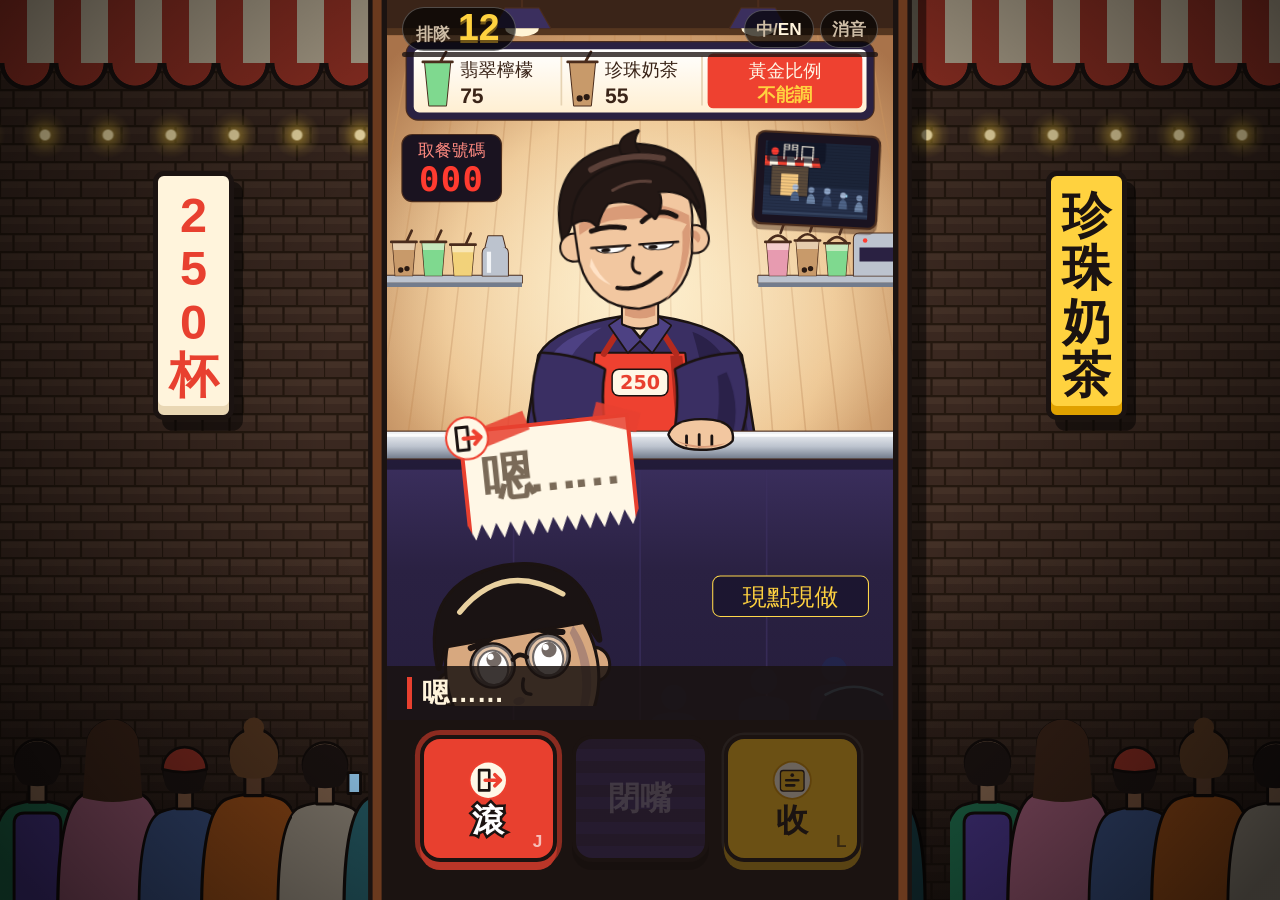
==== commit 255b5f91: "Scene art v2 (package A): warm shop, steel/acrylic counter, new clerk, backlit customers, boss, shar" ====
--- a/game/art-demo.html
+++ b/game/art-demo.html
@@ -5,9 +5,6 @@
   <meta name="viewport" content="width=device-width, initial-scale=1, viewport-fit=cover">
   <meta name="theme-color" content="#1B1311">
   <title>Art Demo — 來250杯！</title>
-  <link rel="preconnect" href="https://fonts.googleapis.com">
-  <link rel="preconnect" href="https://fonts.gstatic.com" crossorigin>
-  <link rel="stylesheet" href="https://fonts.googleapis.com/css2?family=Noto+Sans+TC:wght@700;900&family=LXGW+WenKai+TC:wght@700&family=Bangers&display=swap">
   <link rel="stylesheet" href="style.css">
   <style>
     /* demo-only chrome */
@@ -19,9 +16,16 @@
     .mini-stage { position: relative; width: 170px; height: calc(170px * 16 / 9); container-type: size; overflow: hidden; background: var(--ink); border-radius: 8px; }
     .mini-stage .stage { width: 100%; height: 100%; }
     .mini-stage .app { position: absolute; }
-    .cust-box { position: relative; width: 120px; height: 120px; container-type: size; background: var(--wood); }
-    .cust-box .cust-wrap { left: 0; top: 0; width: 100cqw; height: 65cqw; }
+    .cust-box { position: relative; width: 120px; height: 120px; container-type: size; background: var(--counter, #2A2142); }
+    .cust-box .cust-wrap { left: 0; top: 0; width: 100cqw; height: 75cqw; }
     .cust-box .cust { width: 100cqw; height: 100cqw; }
+    .cust-box.tall { height: 150px; }
+    .cust-box .cust-wrap.boss { height: 125cqw; }
+    .cust-box .cust-wrap.boss .cust { width: 100cqw; height: 125cqw; }
+    .prop-box { position: relative; width: 150px; height: 120px; display: grid; place-items: center; background: var(--night-700, #1B2040); border-radius: 8px; }
+    .prop-box svg { max-width: 120px; max-height: 100px; overflow: visible; }
+    .logo-box { width: 340px; padding: 16px; background: var(--night-900, #0E1120); border-radius: 8px; }
+    .logo-box svg { width: 100%; display: block; overflow: visible; }
     .sign-box { position: relative; width: 170px; height: 120px; container-type: inline-size; }
     .sign-box .sign { scale: .9; }
     .sign-box .sign { left: 30%; top: 50%; }
@@ -38,6 +42,7 @@
 import {
   CLERK_SVG, SHOP_SVG, COUNTER_SVG, customerSVG, signSVG, miniSign, KEY_ICONS, FINGER_SVG, DOOR_GATE_SVG,
   STAR_SVG, ticketHTML, MONITOR_SCENES, monitorHTML, queueCapText, queueCrowd,
+  LOGO_SVG, logoSVG, cupStackSVG, MEGAPHONE_SVG, PHONE_SVG, CALCULATOR_SVG, SLIPS_SVG, PARTICLE_SVG,
 } from './src/art.js';
 import { getContent } from './src/content.js';
 
@@ -66,7 +71,7 @@
       ${monitorHTML(q, lang).replace('class="monitor"', `class="monitor"${o.zoom ? ' data-zoom' : ''}`)}
       ${CLERK_SVG.replace('data-mood="idle"', `data-mood="${o.mood || 'idle'}"`).replace('class="clerk"', `class="clerk ${o.flags || ''}"`)}
       <div class="counter${q > 3 ? ' cap' : ''}" data-q="${Math.min(3, q)}" data-crowd="${queueCrowd(q)}">${COUNTER_SVG.replace('<text class="q-num" x="314" y="383"></text>', `<text class="q-num" x="314" y="383">${queueCapText(q)}</text>`)}</div>
-      <div class="cust-wrap${o.custCls ? ' ' + o.custCls : ''}" data-face="${o.face || ''}"><div class="cust-clip">${customerSVG(cust, 0, { fixed: o.fixed, gray: !!o.gray })}</div></div>
+      <div class="cust-wrap${o.custCls ? ' ' + o.custCls : ''}${cust && cust.boss ? ' boss' : ''}" data-face="${o.face || ''}"><div class="cust-clip">${customerSVG(cust, 0, { fixed: o.fixed, gray: !!o.gray })}</div></div>
       ${sign}
     </div>
     <header class="hud"><div class="hud-row"><div class="hud-queue"><span class="hud-label">${lang === 'en' ? 'Line' : '排隊'}</span><span class="hud-qnum">${q.toLocaleString()}</span></div>
@@ -108,13 +113,14 @@
   const mini = (o, label) => `<div class="cell"><div class="mini-stage">${stageHTML({ day1: true, ...o })}</div>${label}</div>`;
   const custIds = [1, 6, 12, 41, 43, 46, 47, 48, 72, 85, 93, 100];
   const faces = ['', 'gun', 'shut', 'take'];
-  const custBox = (html, label, face = '') => `<div class="cell"><div class="cust-box"><div class="cust-wrap" data-face="${face}" style="${face ? '' : ''}"><div class="cust-clip">${html}</div></div></div>${label}</div>`;
+  const custBox = (html, label, face = '', cls = '') => `<div class="cell"><div class="cust-box${cls ? ' tall' : ''}"><div class="cust-wrap ${cls}" data-face="${face}"><div class="cust-clip">${html}</div></div></div>${label}</div>`;
   const signSamples = [1, 43, 12, 18, 30, 46, 47, 48, 10, 72].map((id) => byId(id));
   root.innerHTML = `<div class="wrap">
     <section class="sec"><h2>Clerk moods (data-mood)</h2><div class="row">${moods.map((m) => mini({ mood: m, cust: 41, q: 5 }, m)).join('')}</div></section>
     <section class="sec"><h2>Clerk overlay flags</h2><div class="row">${flags.map(([f, m]) => mini({ mood: m, flags: f, cust: 41, q: 5 }, `${m}+${f}`)).join('')}</div></section>
     <section class="sec"><h2>Opening customers (fixed)</h2><div class="row">${['hesitant', 'fifteen', 'c250'].map((f) => custBox(customerSVG(null, 0, { fixed: f }), f)).join('')}
-      ${custBox(customerSVG(null, 0, { fixed: 'c250', gray: true }), 'c250 gray (E12)')}</div></section>
+      ${custBox(customerSVG(null, 0, { fixed: 'c250', gray: true }), 'c250 gray (E12)')}
+      ${custBox(customerSVG({ id: 'boss', boss: true }, 0), 'day 7 boss', '', 'boss')}</div></section>
     <section class="sec"><h2>Random customers (clip view)</h2><div class="row">${custIds.map((id) => custBox(customerSVG(byId(id), 0), '#' + id)).join('')}
       ${[1, 2, 3].map((v) => custBox(customerSVG(byId(41), v), '#41 visit ' + v)).join('')}</div></section>
     <section class="sec"><h2>Faces (data-face, full head, fly animation off)</h2>
@@ -129,6 +135,13 @@
     <section class="sec"><h2>Mini signs (recap / closing card)</h2><div class="row" style="gap:24px;padding:12px;container-type:inline-size;width:360px">
       ${miniSign('gun', '嗯……')}${miniSign('gun', '15杯')}${miniSign('take', '250杯')}${miniSign('shut', '少甜少冰')}</div></section>
     <section class="sec"><h2>Monitor scenes</h2><div class="row">${MONITOR_SCENES.map((s) => `<div class="cell"><div class="mon-box">${monitorHTML(Math.max(s.min, 1) * 1.5 + 10, lang)}</div>${s.id} (≥${s.min})</div>`).join('')}</div></section>
+    <section class="sec"><h2>Shared art for B / C: logo, cup tower, event props, particles</h2><div class="row">
+      <div class="cell"><div class="logo-box">${LOGO_SVG}</div>LOGO_SVG</div><div class="cell"><div class="logo-box">${logoSVG('en')}</div>logoSVG('en')</div>
+      ${[3, 5, 7].map((n) => `<div class="cell"><div class="prop-box">${cupStackSVG(n)}</div>cupStackSVG(${n})</div>`).join('')}
+      <div class="cell"><div class="prop-box">${MEGAPHONE_SVG}</div>MEGAPHONE_SVG</div><div class="cell"><div class="prop-box">${PHONE_SVG}</div>PHONE_SVG</div>
+      <div class="cell"><div class="prop-box">${CALCULATOR_SVG}</div>CALCULATOR_SVG</div><div class="cell"><div class="prop-box">${SLIPS_SVG}</div>SLIPS_SVG</div>
+      ${Object.entries(PARTICLE_SVG).map(([k, v]) => `<div class="cell"><div class="prop-box" style="width:60px;height:60px"><div style="width:32px">${v}</div></div>${k}</div>`).join('')}
+    </div></section>
     <section class="sec"><h2>Keys (normal / dim+glow / covered)</h2>
       <div class="pad-demo">${padHTML()}</div><div class="pad-demo">${padHTML({ dim: 'take', glow: 'take' })}</div><div class="pad-demo">${padHTML({ covered: true })}</div></section>
     <section class="sec"><h2>Props</h2><div class="row">
--- a/game/style.css
+++ b/game/style.css
@@ -108,41 +108,53 @@
    every 花字 entry / wobble frame re-laid out its caption text */
 .cam svg text, .hz text { text-rendering: geometricPrecision; }
 
-/* Shop background (SHOP_SVG) */
+/* Shop background (SHOP_SVG; docs/art-direction-v2.md §6.1). The light pool is an SVG radialGradient, not CSS.
+   Tokens come from :root (§2.1) with literal fallbacks. */
 .shop { position: absolute; inset: 0; z-index: 1; pointer-events: none; }
 .shop-svg, .counter-svg { position: absolute; inset: 0; width: 100%; height: 100%; overflow: visible; }
-.shop::before, .shop::after { content: ''; position: absolute; top: 7.2%; width: 46cqw; height: 46cqw; margin: -6cqw 0 0 -23cqw;
-  border-radius: 50%; background: radial-gradient(closest-side, #FFF4DC55, transparent 70%); z-index: 1; }
-.shop::before { left: 27.8%; }
-.shop::after { left: 72.2%; }
-.lb-text { font: 900 13px var(--font-zh); fill: var(--ink); text-anchor: middle; }
-.goldsign { fill: var(--gun); transition: fill .12s; }
-.gs-glow { display: none; }
-.gs-g1 { stroke: var(--ink); stroke-width: 3px; }
-.gs-g2 { stroke: var(--lemon); stroke-width: 7px; opacity: .75; }
-.gs-g3 { stroke: var(--lemon); stroke-width: 12px; opacity: .35; }
-.shop[data-gold] .gs-glow { display: inline; animation: glow .5s ease-in-out infinite alternate; }
-.shop[data-gold] .goldsign { fill: var(--lemon); }
+.lb-text { font: 400 13px "Huninn", var(--font-zh, "Noto Sans TC"), sans-serif; fill: var(--wood-dk, #3A2418); }
+.lb-price { font: 800 15px "Baloo 2", "Huninn", var(--font-zh, sans-serif); fill: var(--wood-dk, #3A2418); }
+.goldsign { text-anchor: middle; }
+.goldsign .gs-a { fill: var(--paper, #FFF7E6); }
+.goldsign .gs-b { font-weight: 900; fill: var(--lemon, #FFD84A); }
+.gs-halo, .gs-gold { display: none; }
+/* E6: the 不能調 cell turns solid gold with a glowing ring */
+.shop[data-gold] :is(.gs-halo, .gs-gold) { display: inline; }
+.shop[data-gold] .gs-halo { animation: glow .5s ease-in-out infinite alternate; }
+.shop[data-gold] .goldsign :is(.gs-a, .gs-b) { fill: var(--ink, #1B1311); }
 .shop.latin .lb-text { font-size: 12px; }
-.caller-label { font: 700 12px var(--font-zh); fill: #FF8A80; text-anchor: end; }
-.caller-num { font: 700 28px ui-monospace, Menlo, Consolas, monospace; fill: #FF3B30; text-anchor: middle; letter-spacing: 2px; }
-.caller-num.ghost { opacity: .12; }
-.gate-tag { font: 900 64px var(--font-zh); fill: none; stroke: #C0392B; stroke-width: 3px; text-anchor: middle; opacity: .55; }
-
-/* Door monitor (monitorHTML) at (262,96)-(348,160), rotate 3deg; milestone zoom = data-zoom */
+.shop.latin .lb-price { font-size: 13px; }
+.caller-label { font: 400 12px "Huninn", var(--font-zh, "Noto Sans TC"), sans-serif; fill: #FF8A80; text-anchor: middle; }
+.caller-num { font: 700 24px "DSEG7 Classic", ui-monospace, Menlo, Consolas, monospace; fill: #FF3B30; text-anchor: middle; letter-spacing: 1px; }
+.caller-num.ghost { fill: #3A1414; }
+.gate-tag { font: 900 64px "Huninn", var(--font-zh, sans-serif); fill: none; stroke: #C0392B; stroke-width: 3px; text-anchor: middle; opacity: .5; }
+/* pendant lamps: they swing while the clerk rages */
+.lamp { transform-box: view-box; }
+.lamp-l { transform-origin: 96px -120px; }
+.lamp-r { transform-origin: 264px -120px; }
+.stage.rage .lamp { animation: lampSwing .42s ease-in-out infinite alternate; }
+.stage.rage .lamp-r { animation-delay: -.21s; }
+@keyframes lampSwing { from { rotate: -2.2deg; } to { rotate: 2.2deg; } }
+/* forced politeness (§2.3): the light pool turns pink instead of tinting the whole screen */
+.stage.polite .shop .wall-hi { stop-color: #FFE0EA; }
+.stage.polite .shop .wall-mid { stop-color: #F2C0B4; }
+.stage.polite .shop .pool-hi { stop-color: #FFE0EA; }
+
+/* Door monitor (monitorHTML) at (262,96)-(348,160), rotate 3deg; milestone zoom = data-zoom.
+   Dark case, dark blue-green screen, blinking red dot; the scenes are cool night views. */
 .monitor { position: absolute; left: 72.8%; top: 15%; width: 23.9%; height: 10%; z-index: 2; rotate: 3deg;
-  border: 1.7cqw solid var(--ink); border-radius: 1.2cqw; background: #3F4A44; overflow: hidden;
-  box-shadow: 0 1cqw 0 var(--wood-sh); transform-origin: 50% 50%; will-change: transform;
+  border: 1.7cqw solid #1A1320; border-radius: 1.4cqw; background: #24364A; overflow: hidden;
+  box-shadow: 0 0 0 .45cqw var(--ink-bg, #4A2C1C), 0 1cqw 0 .45cqw rgb(74 44 28 / .45); transform-origin: 50% 50%; will-change: transform;
   transition: transform .26s cubic-bezier(.3, 1.4, .5, 1), rotate .26s; }
 .monitor::after { content: ''; position: absolute; inset: 0; pointer-events: none;
-  background: repeating-linear-gradient(#0000 0 2px, #0002 2px 3px); }
+  background: repeating-linear-gradient(#0000 0 2px, rgb(14 17 32 / .18) 2px 3px); }
 .mon-screen { position: absolute; inset: 0; }
 .mon-svg { display: block; width: 100%; height: 100%; }
 .mon-svg g { transform-box: view-box; transform-origin: 43px 32px; }
-.mon-label { font: 700 14px var(--font-zh); fill: #fff; }
-.mon-label:lang(en), .mon-flash { font-family: system-ui, sans-serif; }
-.mon-flash { font-size: 9px; font-weight: 900; fill: #fff; text-anchor: middle; }
-.mon-ticker { font: 700 14px var(--font-zh); fill: #fff; animation: ticker 7s linear infinite; }
+.mon-label { font: 400 14px "Huninn", var(--font-zh, "Noto Sans TC"), sans-serif; fill: var(--paper, #FFF7E6); }
+.mon-label:lang(en), .mon-flash { font-family: "Baloo 2", system-ui, sans-serif; font-weight: 800; }
+.mon-flash { font-size: 9px; fill: #fff; text-anchor: middle; }
+.mon-ticker { font: 700 14px var(--font-zh, "Noto Sans TC"), sans-serif; fill: #fff; animation: ticker 7s linear infinite; }
 .mon-dot { animation: blink 1s steps(2) infinite; }
 .snake { animation: crawl 1.6s linear infinite; }
 .monitor[data-zoom] { transform: translate(-34.75cqw, 7.1cqw) scale(3.5); rotate: 0deg; z-index: 12; }
@@ -151,49 +163,68 @@
 .monitor[data-zoom] .L2 { animation: par2 .9s .26s ease-in-out both; }
 .monitor[data-zoom] .L3 { animation: par3 .9s .26s ease-in-out both; }
 
-/* Counter (COUNTER_SVG) — in front of the clerk */
+/* Counter (COUNTER_SVG, §6.2) — in front of the clerk: steel top y 48–51%, dark purple acrylic front below,
+   the cool queue silhouettes outside, and the clerk's resting hands (they follow the clerk's pose). */
 .counter { position: absolute; inset: 0; z-index: 4; pointer-events: none; }
-.plaque-text { font: 900 16px var(--font-zh); fill: var(--ink); text-anchor: middle; letter-spacing: 6px; }
-.counter.latin .plaque-text { font-size: 12px; letter-spacing: 1px; }
-.counter :is(.q-p1, .q-p2, .q-p3, .q-c1, .q-c2, .q-c3, .q-cap) { display: none; }
+.plaque-text { font: 400 17px "Huninn", var(--font-zh, "Noto Sans TC"), sans-serif; fill: var(--lemon, #FFD84A); text-anchor: middle; }
+.counter.latin .plaque-text { font: 800 14px "Baloo 2", system-ui, sans-serif; }
+.counter :is(.q-p1, .q-p2, .q-p3, .q-c1, .q-c2, .q-c3) { display: none; }
 .counter[data-q="1"] .q-p1,
 .counter[data-q="2"] :is(.q-p1, .q-p2),
 .counter[data-q="3"] :is(.q-p1, .q-p2, .q-p3),
 .counter[data-crowd="1"] .q-c1,
 .counter[data-crowd="2"] :is(.q-c1, .q-c2),
-.counter[data-crowd="3"] :is(.q-c1, .q-c2, .q-c3),
-.counter.cap .q-cap { display: inline; }
+.counter[data-crowd="3"] :is(.q-c1, .q-c2, .q-c3) { display: inline; }
+/* §9: no resident "+N" pill; the flying +N lands in the monitor instead */
+.counter .q-cap { display: none; }
 /* a new person steps into line (plays whenever a figure is shown; individual translate keeps the SVG transform) */
-.counter :is(.q-in, .q-crowd) > g { animation: qIn .26s cubic-bezier(.3, 1.5, .5, 1); }
-.q-num { font: 900 13px var(--font-zh); fill: var(--lemon); text-anchor: middle; }
+.counter :is(.q-in > g, .q-crowd > path) { animation: qIn .26s cubic-bezier(.3, 1.5, .5, 1); }
+.q-num { font: 800 13px "Baloo 2", system-ui, sans-serif; fill: var(--lemon, #FFD84A); text-anchor: middle; }
 .counter.slam { animation: slam .28s ease-out; }
-
-/* ---------- Clerk (CLERK_SVG, §2.6) ---------- */
-.clerk { position: absolute; left: 20%; width: 60%; bottom: 52.5%; z-index: 3; overflow: visible; }
+/* the clerk's hands on the steel top: only for the poses whose arm rests (see the .a-rest-* rules below) */
+.counter .ch { display: none; }
+.clerk:is([data-mood=idle], [data-mood=over], [data-mood=perfect]) ~ .counter .ch-l,
+.clerk[data-mood=hit].point-sign ~ .counter .ch-l,
+.clerk:is([data-mood=idle], [data-mood=over]):not(.reach) ~ .counter .ch-r,
+.clerk[data-mood=hit]:not(.point-sign) ~ .counter .ch-r { display: inline; }
+.counter .ch { transform-box: view-box; }
+.clerk.tap ~ .counter .ch { animation: counterTap 120ms ease-in-out 3; }
+
+/* ---------- Clerk (CLERK_SVG, §5.1) ---------- */
+/* 66% of the stage wide; hair top at y 15% (never over the menu box), the counter lip of the drawing on y 48% */
+.clerk { position: absolute; left: 17%; width: 66%; bottom: 49.25%; z-index: 3; overflow: visible; }
 .clerk * { transform-box: view-box; }
-.clerk .c-skin { fill: #F4C9A0; } .clerk .c-skin-sh { fill: #DFA27A; }
-.clerk .c-badge, .clerk .c-tk { font: 900 20px var(--font-en); fill: #E8402F; stroke: none; text-anchor: middle; }
-.clerk .c-tk { fill: #1B1311; font-size: 26px; }
+.clerk .c-skin { fill: var(--skin, #F2C7A0); } .clerk .c-skin-sh { fill: var(--skin-sh, #D99B78); } .clerk .c-skin-hi { fill: var(--skin-hi, #FFE2C6); }
+.clerk .c-badge, .clerk .c-tk { font: 800 19px "Baloo 2", system-ui, sans-serif; fill: var(--gun, #EE4130); stroke: none; text-anchor: middle; }
+.clerk .c-tk { fill: var(--ink, #1B1311); font-size: 26px; }
 .clerk .m, .clerk .a, .clerk .crack { display: none; }
-.clerk[data-mood=idle] :is(.m-idle, .a-rest), .clerk[data-mood=over] :is(.m-idle, .a-rest),
-.clerk[data-mood=hit] :is(.m-hit, .a-point), .clerk[data-mood=perfect] :is(.m-calm, .a-ticket),
-.clerk[data-mood=polite] :is(.m-polite, .a-rest), .clerk[data-mood=rage] :is(.m-rage, .a-up) { display: inline; }
+.clerk:is([data-mood=idle], [data-mood=over]) .m-idle, .clerk[data-mood=hit] .m-hit, .clerk[data-mood=perfect] .m-calm,
+.clerk[data-mood=polite] .m-polite, .clerk[data-mood=rage] .m-rage { display: inline; }
+/* arms: resting (hands on the counter, COUNTER_SVG .ch-*), pointing, tidying, ticket, bow, fists up */
+.clerk:is([data-mood=idle], [data-mood=over], [data-mood=perfect]) .a-rest-l,
+.clerk[data-mood=hit].point-sign .a-rest-l,
+.clerk:is([data-mood=idle], [data-mood=over]):not(.reach) .a-rest-r,
+.clerk[data-mood=hit]:not(.point-sign) :is(.a-rest-r, .a-point),
+.clerk[data-mood=hit].point-sign .a-sign,
+.clerk[data-mood=perfect]:not(.reach) .a-tidy,
+.clerk.reach:is([data-mood=idle], [data-mood=over], [data-mood=perfect]) .a-ticket,
+.clerk[data-mood=polite] .a-bow, .clerk[data-mood=rage] .a-up { display: inline; }
 .clerk.crack .crack { display: inline; stroke-dasharray: 80; stroke-dashoffset: 80; animation: crack 100ms linear forwards; }
-.clerk .m-idle .eyes { transform-origin: 120px 95px; transition: transform 80ms; }
+.clerk .m-idle .eyes { transform-origin: 130px 125px; transition: transform 80ms; }
 .clerk.squint .m-idle .eyes { transform: scaleY(.45); }
-.clerk .c-head { transform-origin: 120px 150px; transition: transform 90ms cubic-bezier(.3, 1.6, .5, 1); will-change: transform;
-  transform: rotate(-5deg) translateY(-2px); }
-.clerk .c-all { transform-origin: 120px 300px; transition: transform 90ms ease-out; }
-.clerk .c-body { transform-origin: 120px 300px; transition: transform 300ms ease-out; }
-.clerk .c-bangs { transform-origin: 120px 96px; }
+.clerk .c-head { transform-origin: 130px 196px; transition: transform 90ms cubic-bezier(.3, 1.6, .5, 1); will-change: transform;
+  transform: rotate(-4deg) translateY(-2px); }
+.clerk .c-all { transform-origin: 130px 330px; transition: transform 90ms ease-out; }
+.clerk .c-body { transform-origin: 130px 330px; transition: transform 300ms ease-out; }
+.clerk .c-bangs { transform-origin: 130px 96px; }
 .clerk .a { will-change: transform; }
 .clerk .brow-r { transition: transform 120ms ease-out; }
 /* idle / over: smug, breathing */
 .clerk:is([data-mood=idle], [data-mood=over]) .c-body { animation: breathe1 1.2s ease-in-out infinite alternate; }
 .clerk[data-mood=over] .c-head { transform: rotate(-10deg); }
-/* hit: lean in and yell */
-.clerk[data-mood=hit] .c-head { transform: translate(0, 8px) rotate(4deg) scale(1.08); }
-.clerk[data-mood=hit] .c-all { transform: rotate(-3deg); }
+/* hit: lean in and yell (hard cut, no transition into it) */
+.clerk[data-mood=hit] .c-head { transform: translate(0, 10px) rotate(3deg) scale(1.08); transition: none; }
+.clerk[data-mood=hit] .c-all { transform: translateY(6px) scale(1.03); }
 .clerk[data-mood=hit] .vein { animation: vein 80ms steps(1) 4; }
 /* perfect: hard cut back to zero */
 .clerk[data-mood=perfect] *, .clerk[data-mood=perfect] { transition: none !important; }
@@ -203,28 +234,28 @@
 .clerk[data-mood=polite] .c-skin { fill: #F9DCC0; }
 /* rage */
 .clerk[data-mood=rage] .c-head { animation: rageShake 60ms steps(2) infinite; }
-.clerk[data-mood=rage] .c-bangs { transform: scaleY(1.18); }
+.clerk[data-mood=rage] .c-bangs { transform: scaleY(1.14); }
 .clerk[data-mood=rage] .c-skin { fill: #F59A7E; }
 .clerk[data-mood=rage] .steam { animation: steam .5s ease-out infinite; }
 /* overlay flags (opening beats) */
-.clerk.brow .brow-r { transform: translateY(-6px); }
-.clerk.look-down .c-head { transform: rotate(6deg); }
+.clerk.brow .brow-r { transform: translateY(-7px); }
+.clerk.look-down .c-head { transform: rotate(6deg) translateY(2px); }
 .clerk.sigh .c-body { animation: none; transform: translateY(3px); }
 .clerk.tidy .c-body { animation: tidy 80ms ease-out 2 alternate; }
-.clerk.point-sign .pt-arm { transform-origin: 164px 182px; transform: rotate(-126deg) translateX(-88px) scaleX(-1); }
-.clerk.point-sign .pt-rest { transform-origin: 120px 0; transform: scaleX(-1); }
-.clerk.reach .a-rest { display: none; }
-.clerk.reach .a-ticket { display: inline; }
-.clerk.reach .tk-arm { transform: translateY(46px); transition: transform 200ms ease-out; }
-.clerk.tap .a-rest { animation: counterTap 120ms ease-in-out 3; }
 .clerk.stand .c-all { transform: translateY(-8px) scale(1.03); }
 
-/* ---------- Customer (customerSVG, §2.7) ---------- */
-.cust-wrap { position: absolute; left: 12%; top: 61.5%; width: 34cqw; height: 22.2cqw; z-index: 5; pointer-events: none; }
+/* ---------- Customer (customerSVG, §5.2) ---------- */
+/* 46cqw half head centred at x 30%; the clip shows down to just under the nose (viewBox y 150), so the eyes are
+   always on screen; the mouth only shows when they fly. The boss (day 7) is 1.15x and never clipped. */
+.cust-wrap { position: absolute; left: 7%; top: 59%; width: 46cqw; height: 34.5cqw; z-index: 5; pointer-events: none; }
 .cust-clip { width: 100%; height: 100%; overflow: hidden; }
-.cust { display: block; width: 34cqw; height: 34cqw; overflow: visible; will-change: transform; }
+.cust { display: block; width: 46cqw; height: 46cqw; overflow: visible; will-change: transform; }
+.cust-wrap.boss { left: 3.5%; top: 56%; width: 53cqw; height: 66cqw; }
+.cust-wrap.boss .cust-clip { overflow: visible; }
+.cust-wrap.boss .cust { width: 53cqw; height: 66.25cqw; }
 .cust * { transform-box: view-box; }
-.cust .h-all { transform: rotate(-12deg); transform-origin: 100px 200px; transition: transform 200ms ease-out; }
+.cust .h-all { transform: rotate(-10deg); transform-origin: 100px 200px; transition: transform 200ms ease-out; }
+.cust.boss .h-all { transform: rotate(-4deg); transform-origin: 100px 250px; }
 .cust .brows, .cust .pupils { transition: transform 150ms ease-out; }
 .cust .x { display: none; }
 .cust-wrap.flying .cust-clip, .cust-wrap:is([data-face=gun], [data-face=gun2], [data-face=shut], [data-face=take]) .cust-clip { overflow: visible; }
@@ -248,8 +279,9 @@
 @keyframes cowerShake { 50% { translate: .8cqw 0; } }
 .cust-wrap.wobble .cust { transform-origin: 50% 90%; animation: custWobble 450ms ease-in-out; }
 
-/* ---------- Order signs (signSVG, §6) ---------- */
-.sign { --u: 1cqw; --kc: var(--gun); position: absolute; left: 30%; top: 55%; z-index: 6; translate: -50% -50%;
+/* ---------- Order signs (signSVG; §2.5 frame 0.9cqw in the key colour, §3 numbers in Baloo 2, words in WenKai) ---------- */
+/* held up on the counter top: centre (32%, 53%), the brightest thing on screen (§2.2) */
+.sign { --u: 1cqw; --kc: var(--gun, #EE4130); position: absolute; left: 32%; top: 53%; z-index: 6; translate: -50% -50%;
   perspective: 90cqw; pointer-events: none; will-change: transform; opacity: 1;
   transition: transform 160ms cubic-bezier(.2, 1.6, .5, 1), opacity 80ms; }
 .sign[data-state=down] { opacity: 0; transform: translateY(40%); transition: none; }
@@ -257,78 +289,82 @@
 .sign-card { position: relative; display: block; transform-style: preserve-3d; rotate: var(--rot, 0deg); }
 .sign-face { position: relative; backface-visibility: hidden; }
 .sign-back { position: absolute; inset: 0; backface-visibility: hidden; transform: rotateY(180deg);
-  border: 1cqw solid var(--ink); border-radius: 2cqw; background: repeating-linear-gradient(45deg, #C98F00 0 2cqw, #B07C00 2cqw 4cqw); }
+  border: .9cqw solid var(--ink, #1B1311); border-radius: 2cqw; background: repeating-linear-gradient(45deg, #D9A100 0 2cqw, #C28E00 2cqw 4cqw); }
 .sign-badge { position: absolute; left: -2.7cqw; top: -2.7cqw; width: 9cqw; height: 9cqw; z-index: 3; transform: translateZ(1px); backface-visibility: hidden; }
 .sign-badge .key-icon { display: block; width: 100%; height: 100%; }
 .sign-text { position: absolute; inset: 0; display: flex; flex-direction: column; align-items: center; justify-content: center;
-  font-family: var(--font-sign); font-weight: 700; color: var(--ink); line-height: 1.1; text-align: center; white-space: nowrap; }
+  font-family: "LXGW WenKai TC", var(--font-sign, serif); font-weight: 700; color: var(--ink, #1B1311); line-height: 1.1; text-align: center; white-space: nowrap; }
 .sign-line { display: block; font-size: var(--fs, 7cqw); }
 .sign-text.is-num { flex-direction: row; align-items: baseline; gap: .4cqw; }
-.sign-num { font-size: 11cqw; line-height: 1; }
-.sign-unit { font-size: 5cqw; }
+.sign-num { font: 800 13cqw/1 "Baloo 2", "Huninn", var(--font-zh, sans-serif); }
+.sign-unit { font-size: 5.4cqw; }
 .sign-text.is-hesitant .sign-line { color: #7A6A58; letter-spacing: -.12em; }
-.sign .jade { color: var(--jade); text-shadow: .3cqw .3cqw 0 var(--ink); }
-.sign[lang=en] .sign-text:not(.is-num) { font-family: system-ui, -apple-system, "Segoe UI", sans-serif; font-weight: 800; }
-.sign[lang=en] .sign-num { font-family: var(--font-en); font-weight: 400; }
+.sign .jade { color: color-mix(in oklab, var(--mint, #3CC98E) 72%, #3A2A5A); }
+.sign[lang=en] .sign-text:not(.is-num) { font-family: "Baloo 2", system-ui, -apple-system, "Segoe UI", sans-serif; font-weight: 800; }
+.sign[lang=en] .sign-num { font-family: "Baloo 2", system-ui, sans-serif; font-weight: 800; }
 
 /* 滾: torn paper slip, red frame, tape */
-.sign-gun { --rot: -6deg; --kc: var(--gun); }
-.sign-gun .sign-face { width: 34cqw; height: 22cqw; background: var(--cream); border: 1cqw solid var(--gun); border-bottom: 0;
+.sign-gun { --rot: -6deg; --kc: var(--gun, #EE4130); }
+.sign-gun .sign-face { width: 34cqw; height: 22cqw; background: var(--paper, #FFF7E6); border: .9cqw solid var(--gun, #EE4130); border-bottom: 0;
   clip-path: polygon(-20% -40%, 120% -40%, 120% 86%, 100% 86%, 95.8% 100%, 91.7% 86%, 87.5% 100%, 83.3% 86%, 79.2% 100%, 75% 86%,
     70.8% 100%, 66.7% 86%, 62.5% 100%, 58.3% 86%, 54.2% 100%, 50% 86%, 45.8% 100%, 41.7% 86%, 37.5% 100%, 33.3% 86%,
     29.2% 100%, 25% 86%, 20.8% 100%, 16.7% 86%, 12.5% 100%, 8.3% 86%, 4.2% 100%, 0% 86%, -20% 86%); }
 .sign-gun .sign-text { bottom: 2.4cqw; }
-.sign-gun .sign-back { background: #E9D9B5; border-color: var(--gun); border-radius: 0; }
-.sign-tape { position: absolute; top: -2.2cqw; width: 9cqw; height: 4cqw; background: color-mix(in srgb, var(--gun) 85%, transparent); }
-.sign-tape.t1 { left: 4cqw; rotate: -18deg; }
-.sign-tape.t2 { right: -2.6cqw; rotate: 24deg; }
+.sign-gun .sign-back { background: var(--paper-sh, #EAD8B4); border-color: var(--gun, #EE4130); border-radius: 0; }
+.sign-tape { position: absolute; top: -2.2cqw; width: 9cqw; height: 4cqw; background: color-mix(in srgb, var(--gun, #EE4130) 85%, transparent); }
+.sign-tape.t1 { left: 4cqw; rotate: -16deg; }
+.sign-tape.t2 { right: -2.6cqw; rotate: 20deg; }
 
 /* 閉嘴: speech-box sign, purple frame, tail bottom-right */
-.sign-shut { --rot: -2deg; --kc: var(--shut); }
-.sign-shut .sign-face { width: 52cqw; min-height: 14cqw; padding: 2.6cqw 3cqw 3cqw; background: #EEE9FF; border: 1cqw solid var(--shut); border-radius: 3cqw; }
-.sign-shut .sign-face::after { content: ''; position: absolute; right: 6cqw; bottom: -3.3cqw; width: 5cqw; height: 5cqw; background: #EEE9FF;
-  border: solid var(--shut); border-width: 0 1cqw 1cqw 0; transform: skewY(-28deg) rotate(45deg); }
+.sign-shut { --rot: -2deg; --kc: var(--shut, #7658F2); }
+.sign-shut .sign-face { width: 52cqw; min-height: 14cqw; padding: 2.6cqw 3cqw 3cqw; background: #EFEAFF; border: .9cqw solid var(--shut, #7658F2); border-radius: 3cqw; }
+.sign-shut .sign-face::after { content: ''; position: absolute; right: 6cqw; bottom: -3.3cqw; width: 5cqw; height: 5cqw; background: #EFEAFF;
+  border: solid var(--shut, #7658F2); border-width: 0 .9cqw .9cqw 0; transform: skewY(-28deg) rotate(45deg); }
 .sign-shut .sign-text { position: relative; inset: auto; min-height: 7cqw; white-space: nowrap; }
-.sign-shut .sign-back { background: #CFC6F7; border-color: var(--shut); border-radius: 3cqw; }
+.sign-shut .sign-back { background: #D3CAF8; border-color: var(--shut, #7658F2); border-radius: 3cqw; }
 .sign-circle { position: relative; display: inline-block; }
 .sign-circle svg { position: absolute; left: -14%; top: -10%; width: 128%; height: 124%; overflow: visible; }
-.sign-circle ellipse { fill: none; stroke: var(--shut); stroke-width: .7cqw; stroke-linecap: round; vector-effect: non-scaling-stroke;
+.sign-circle ellipse { fill: none; stroke: var(--shut, #7658F2); stroke-width: .7cqw; stroke-linecap: round; vector-effect: non-scaling-stroke;
   stroke-dasharray: 320; stroke-dashoffset: 320; animation: drawCircle 300ms 120ms ease-out forwards; }
-.sign-scribble { display: block; margin-top: .6cqw; color: var(--ink); opacity: .6; white-space: nowrap; }
+.sign-scribble { display: block; margin-top: .6cqw; color: var(--ink, #1B1311); opacity: .6; white-space: nowrap; }
 .sign-scribble i { font-style: normal; font-size: max(3.4cqw, calc(4.6cqw - var(--i) * .18cqw)); }
-.sign-strike { position: absolute; left: -3%; top: 50%; width: 106%; height: 1.6cqw; margin-top: -.8cqw; background: var(--ink);
+.sign-strike { position: absolute; left: -3%; top: 50%; width: 106%; height: 1.6cqw; margin-top: -.8cqw; background: var(--ink, #1B1311);
   border-radius: 1cqw; rotate: -4deg; transform: scaleX(0); transform-origin: left; }
 
 /* 收: gold number ticket */
-.sign-take, .sign-trap { --rot: 4deg; --kc: var(--take); }
-.sign-take .sign-face, .sign-trap .sign-face { width: 44cqw; height: 26cqw; border-radius: 2cqw; border: 1cqw solid var(--ink);
-  background: linear-gradient(var(--take), var(--take-deep)); box-shadow: inset 0 -1.4cqw 0 color-mix(in srgb, var(--take-deep) 78%, #1B1311); }
-.sign-take .sign-text, .sign-trap .sign-text { top: 4.4cqw; font-family: var(--font-zh); font-weight: 900; }
+.sign-take, .sign-trap { --rot: 4deg; --kc: var(--take, #FFC21A); }
+.sign-take .sign-face, .sign-trap .sign-face { width: 44cqw; height: 26cqw; border-radius: 2cqw; border: .9cqw solid var(--ink, #1B1311);
+  background: linear-gradient(#FFD54A, #FFB800); box-shadow: inset 0 -1.4cqw 0 var(--take-deep, #DE9800); }
+.sign-take .sign-text, .sign-trap .sign-text { top: 4.4cqw; }
 .sign-take .sign-num, .sign-trap .sign-num { font-size: 13cqw; }
 .sign-take .sign-unit, .sign-trap .sign-unit { font-size: 6cqw; }
 .sign-hole { position: absolute; left: 50%; top: 1.4cqw; width: 3cqw; height: 3cqw; margin-left: -1.5cqw; border-radius: 50%;
-  background: var(--ink); box-shadow: 0 0 0 .6cqw var(--cream); }
-.sign-stamp { position: absolute; right: 2cqw; bottom: 1.4cqw; padding: 0 1.4cqw; font: 900 9cqw/1.1 var(--font-zh); font-style: normal;
-  color: var(--gun); border: .8cqw solid var(--gun); border-radius: 1.6cqw; rotate: -12deg; opacity: 0; transform: scale(2.2); }
-.sign-stamp:lang(en) { font: 400 7cqw/1.1 var(--font-en); }
+  background: var(--ink, #1B1311); box-shadow: 0 0 0 .6cqw var(--paper, #FFF7E6); }
+.sign-stamp { position: absolute; right: 2cqw; bottom: 1.4cqw; padding: 0 1.4cqw; font: 400 9cqw/1.1 "Huninn", var(--font-zh, sans-serif); font-style: normal;
+  color: var(--gun, #EE4130); border: .8cqw solid var(--gun, #EE4130); border-radius: 2cqw; rotate: -12deg; opacity: 0; transform: scale(2.2); }
+.sign-stamp:lang(en) { font: 800 7cqw/1.1 "Baloo 2", system-ui, sans-serif; }
 .sign.is-250 .sign-card { scale: 1.15; animation: wobble250 600ms ease-in-out infinite; }
 .sign-burst { position: absolute; left: 50%; top: 50%; width: 76cqw; height: 76cqw; margin: -38cqw 0 0 -38cqw; border-radius: 50%;
-  background: repeating-conic-gradient(color-mix(in srgb, var(--gun) 35%, transparent) 0 11.25deg, transparent 11.25deg 22.5deg);
+  background: repeating-conic-gradient(color-mix(in srgb, var(--lemon, #FFD84A) 45%, transparent) 0 11.25deg, transparent 11.25deg 22.5deg);
   -webkit-mask: radial-gradient(closest-side, #000 55%, transparent); mask: radial-gradient(closest-side, #000 55%, transparent);
   animation: spin 4s linear infinite; will-change: transform; }
-/* 249 trap: gold ticket, red frame, gray crack, missing corner, arrow badge */
-.sign-trap { --kc: var(--gun); }
-.sign-trap .sign-face { border-color: var(--gun); clip-path: polygon(0 0, 80% 0, 100% 26%, 100% 100%, 0 100%); }
+/* 249 trap: gold ticket, red frame, grey crack, missing corner, arrow badge */
+.sign-trap { --kc: var(--gun, #EE4130); }
+.sign-trap .sign-face { border-color: var(--gun, #EE4130); clip-path: polygon(0 0, 80% 0, 100% 26%, 100% 100%, 0 100%); }
 .sign-crack { position: absolute; inset: 0; width: 100%; height: 100%; }
 .sign-crack path { fill: none; stroke: #7D7468; stroke-width: 2.5; vector-effect: non-scaling-stroke; stroke-linejoin: round; }
 
-/* timer bar (R7): appended to .sign-card at t0 */
-.sign-timer { position: absolute; left: 2cqw; right: 2cqw; bottom: 1.8cqw; height: 1.2cqw; z-index: 2; border-radius: .6cqw;
-  background: var(--kc); box-shadow: 0 0 0 .35cqw var(--ink); transform-origin: left center; will-change: transform;
+/* timer bar (R7): appended to .sign-card at t0. .sign-timer-hot = the fast window (speed bonus) as a gold glint
+   on the part of the bar that runs out first; it is scaled away with the bar (startSignTimer steps). */
+.sign-timer { position: absolute; left: 2cqw; right: 2cqw; bottom: 1.8cqw; height: 1.2cqw; z-index: 2; border-radius: .6cqw; overflow: hidden;
+  background: var(--kc); box-shadow: 0 0 0 .35cqw var(--ink, #1B1311); transform-origin: left center; will-change: transform;
   animation: timerIn 80ms ease-out; backface-visibility: hidden; }
+.sign-timer-hot { position: absolute; top: 0; bottom: 0; right: 0; left: var(--hot, 70%); background: linear-gradient(90deg, #FFD23A, var(--gold-hi, #FFF3B0) 60%, #FFD23A);
+  animation: hotGlint .6s ease-in-out infinite alternate; }
+@keyframes hotGlint { to { opacity: .55; } }
 .sign-gun .sign-timer { bottom: 4.6cqw; }
 .sign-shut .sign-timer { bottom: 1.4cqw; }
-.sign-take .sign-timer { background: var(--cream); }
+.sign-take .sign-timer { background: var(--paper, #FFF7E6); }
 .sign-timer.blink { animation: blink 150ms steps(2) infinite; }
 /* gameplay v2: speed multiplier tag on the sign corner (×2 while talking, ×1.5 / ×1.2 as the timer shrinks) */
 .sign-mult { position: absolute; right: -3cqw; top: -3.4cqw; z-index: 3; padding: .4cqw 1.4cqw; border-radius: 1.4cqw;
@@ -349,10 +385,10 @@
 .sign[data-state=out-take] { animation: slideTake 450ms 220ms cubic-bezier(.4, 0, .9, .5) forwards; }
 .sign.shatter .sign-card { visibility: hidden; }
 .sign[data-state=out-gun].to-monitor { animation: flyMonitor 520ms 100ms cubic-bezier(.3, 0, .8, .4) forwards; }
-.sign-shard { position: absolute; left: 50%; top: 50%; width: 14cqw; height: 9cqw; margin: -4.5cqw 0 0 -7cqw; background: #EEE9FF;
-  border: .7cqw solid var(--shut); z-index: 6; pointer-events: none; animation: shard 500ms cubic-bezier(.2, .6, .4, 1) forwards; }
-
-/* mini signs (recap F3, closing card 3.8) */
+.sign-shard { position: absolute; left: 50%; top: 50%; width: 14cqw; height: 9cqw; margin: -4.5cqw 0 0 -7cqw; background: #EFEAFF;
+  border: .7cqw solid var(--shut, #7658F2); z-index: 6; pointer-events: none; animation: shard 500ms cubic-bezier(.2, .6, .4, 1) forwards; }
+
+/* mini signs (recap F3, closing card 3.8, preview rail) */
 .sign.mini { position: relative; left: auto; top: auto; translate: none; display: inline-block; vertical-align: middle; z-index: auto;
   transform: none; opacity: 1; transition: none; }
 .sign.mini .sign-face { width: auto; height: auto; min-width: 12cqw; min-height: 0; padding: 1.4cqw 2cqw 1.8cqw; border-width: .6cqw; }
@@ -494,8 +530,11 @@
    whole key pad (y 80–100%, input is locked during these beats) and leaves the subtitle band readable. */
 .letterbox::after { bottom: 0; height: 20%; transform: translateY(100%); }
 .letterbox.on::before, .letterbox.on::after { transform: none; }
-.gate { position: absolute; inset: 0; z-index: 60; pointer-events: none; will-change: transform; }
-.gate svg { display: block; width: 100%; height: 100%; }
+/* opening iron shutter (DOOR_GATE_SVG; package A): covers the bleed too; a warm spill under its rising edge */
+.gate { position: absolute; inset: calc(-1 * var(--bleed-t, 0px)) 0 calc(-1 * var(--bleed-b, 0px)); z-index: 60; pointer-events: none; will-change: transform; }
+.gate svg { display: block; width: 100%; height: 100%; overflow: visible; }
+.gate .gate-glow { opacity: 0; transition: opacity 120ms; }
+.gate.open .gate-glow { opacity: 1; }
 .gate.open { transform: translateY(-100%); transition: transform 500ms cubic-bezier(.5, 0, .2, 1); }
 .finger { position: absolute; z-index: 35; width: 13cqw; margin: -1.3cqw 0 0 -1.7cqw; pointer-events: none; animation: fingerTap 400ms ease-in-out infinite; will-change: transform; }
 .finger svg { display: block; width: 100%; height: auto; overflow: visible; }
@@ -510,21 +549,24 @@
   background: var(--ink); border: .5cqw solid var(--c, var(--cream)); border-radius: 2cqw; white-space: nowrap; pointer-events: none; animation: pop .16s ease-out; }
 .skip { position: absolute; top: 14cqw; right: 3cqw; z-index: 55; font: 900 5cqw var(--font-zh); color: var(--cream); background: #0008; border: 0;
   border-radius: 99px; padding: 1.2cqw 3.4cqw; cursor: pointer; animation: pop .2s ease-out; }
+/* E11/E12 number ticket (ticketHTML; package A): lemon paper, Baloo number, WenKai words */
 .ticket { position: absolute; z-index: 14; width: 30cqw; padding: 3cqw 2cqw 2cqw; display: flex; flex-direction: column; align-items: center; gap: .6cqw;
-  font-family: var(--font-sign); font-weight: 700; color: var(--ink); background: var(--lemon); border: .8cqw solid var(--ink); border-radius: 2cqw;
-  box-shadow: 0 1.2cqw 0 #C9A21E; rotate: -6deg; will-change: transform; }
-.ticket-hole { position: absolute; top: 1cqw; left: 50%; width: 2.4cqw; height: 2.4cqw; margin-left: -1.2cqw; border-radius: 50%; background: var(--ink); }
-.ticket-no { font-size: 6.4cqw; line-height: 1; }
+  font-family: "LXGW WenKai TC", var(--font-sign, serif); font-weight: 700; color: var(--ink, #1B1311); background: var(--lemon, #FFD84A);
+  border: .7cqw solid var(--ink, #1B1311); border-radius: 2cqw; box-shadow: 0 1.4cqw 0 #B57A00; rotate: -6deg; will-change: transform; }
+.ticket-hole { position: absolute; top: 1cqw; left: 50%; width: 2.4cqw; height: 2.4cqw; margin-left: -1.2cqw; border-radius: 50%; background: var(--ink, #1B1311); }
+.ticket-no { font: 800 6.4cqw/1 "Baloo 2", system-ui, sans-serif; }
 .ticket-cups { font-size: 5cqw; line-height: 1.1; }
 .ticket-when { font-size: 3.6cqw; line-height: 1.1; text-align: center; } /* wraps: "Pick up in 2 months" was cut by the ticket edge */
-.ticket.glow { box-shadow: 0 1.2cqw 0 #C9A21E, 0 0 0 1.4cqw #FFE14D88; }
-
-/* Tints */
-.tint { position: absolute; inset: 0 0 26% 0; pointer-events: none; opacity: 0; transition: opacity .2s; z-index: 8; mix-blend-mode: multiply; }
-.tint-polite { background: #ffb3d4; }
-.tint-rage { background: radial-gradient(circle, #ff6a6a 30%, #b00000); }
-.stage.polite .tint-polite { opacity: .55; }
-.stage.rage .tint-rage { opacity: .6; animation: ragePulse .35s infinite alternate; }
+.ticket.glow { box-shadow: 0 1.4cqw 0 #B57A00, 0 0 0 1.4cqw rgb(255 216 74 / .55); }
+
+/* State light (package A, §2.3), no full-screen tint: forced politeness turns the wall light pink (.stage.polite
+   .shop .wall-hi, above) and the clerk sweats; rage gets a red vignette round the edges, the centre stays clean,
+   and the lamps swing. .tint-polite stays in the DOM, unused. */
+.tint { position: absolute; inset: calc(-1 * var(--bleed-t, 0px)) 0 calc(-1 * var(--bleed-b, 0px)); pointer-events: none; opacity: 0; transition: opacity .2s; z-index: 8; }
+.tint-polite { display: none; }
+.tint-rage { background: radial-gradient(ellipse 75% 70% at 50% 45%, transparent 55%, rgb(238 65 48 / .45)); }
+.stage.rage .tint-rage { opacity: 1; animation: rageVignette .35s infinite alternate; }
+@keyframes rageVignette { from { opacity: .75; } to { opacity: 1; } }
 
 /* Shake (px amplitudes, §2.11) + freeze */
 .stage.shake-0 .shaker { animation: shake .1s; --amp: 3px; }
@@ -745,8 +787,8 @@
 @keyframes meterHit { 0% { scale: 1; } 30% { scale: 1.5; background: #fff; } 100% { scale: 1; } }
 @keyframes meterOver { 0%, 100% { translate: 0; } 25% { translate: -2cqw; } 75% { translate: 2cqw; } }
 /* group box: the other heads stand beside the first one */
-.group-row { position: absolute; left: 44%; top: 62%; width: 54cqw; height: 18cqw; z-index: 6; pointer-events: none; }
-.group-head { position: absolute; left: calc(var(--i) * 13cqw); top: calc(var(--i) * .8cqw); width: 24cqw; height: 15.6cqw; animation: custPop .18s cubic-bezier(.2, 1.5, .5, 1); }
+.group-row { position: absolute; left: 50%; top: 61.5%; width: 50cqw; height: 22cqw; z-index: 6; pointer-events: none; }
+.group-head { position: absolute; left: calc(var(--i) * 13cqw); top: calc(var(--i) * 1.2cqw); width: 26cqw; height: 19.5cqw; animation: custPop .18s cubic-bezier(.2, 1.5, .5, 1); }
 .group-head .cust-clip { width: 100%; height: 100%; overflow: hidden; }
 .group-head .cust-clip svg { width: 100%; height: auto; display: block; }
 .group-head .group-mini { position: absolute; left: 50%; top: -6cqw; translate: -50% 0; scale: .6; }
@@ -769,11 +811,13 @@
 .event-panel[data-type=calculator] .ev-big { font-family: "Courier New", monospace; background: #B9D3A0; color: #1E2A14; text-shadow: none; border-radius: 1.6cqw; margin: 1cqw 4cqw; letter-spacing: .6cqw; }
 .ev-hint { font: 700 4cqw var(--font-zh); color: var(--text-dim); }
 /* the last 5 s: the iron shutter rolls down */
-.shutter-fx { position: absolute; left: 0; right: 0; top: 0; height: 74%; z-index: 21; pointer-events: none; transform-origin: 50% 0; scale: 1 0;
-  background: repeating-linear-gradient(#5E6266 0 2.2cqw, #3E4246 2.2cqw 2.6cqw); border-bottom: 1.6cqw solid var(--ink); }
+/* (package A) cool grey metal slats with a thin highlight; it slides (not stretches) down to the counter top */
+.shutter-fx { position: absolute; left: 0; right: 0; top: calc(-1 * var(--bleed-t, 0px)); height: calc(47% + var(--bleed-t, 0px)); z-index: 21; pointer-events: none;
+  translate: 0 -100%; background: repeating-linear-gradient(#A3ABB6 0 .4cqw, #7A828D .4cqw 2.3cqw, #4E555F 2.3cqw 2.8cqw);
+  border-bottom: 1.8cqw solid #2A2D33; box-shadow: 0 .9cqw 0 rgb(255 217 140 / .35); }
 .shutter-fx[hidden] { display: none; }
 .shutter-fx.down { animation: shutterDown var(--ms, 5000ms) linear forwards; }
-@keyframes shutterDown { from { scale: 1 .05; } to { scale: 1 .62; } }
+@keyframes shutterDown { from { translate: 0 -94%; } to { translate: 0 0; } }
 /* day card banner at round start */
 .day-banner { position: absolute; left: 50%; top: 17%; translate: -50% 0; z-index: 34; width: max-content; max-width: 90cqw; padding: 1.8cqw 4cqw; text-align: center; pointer-events: none;
   border-radius: 3cqw; background: rgb(27 19 17 / .88); border: .6cqw solid var(--lemon); }
@@ -865,16 +909,25 @@
 .g-hint[data-key=shut] { border-color: var(--shut); }
 .g-hint[data-key=take] { border-color: var(--take); }
 /* the queue at the right edge (bowling pins for a fling that way) */
-.g-pins { position: absolute; right: 0; top: 35.5%; width: 19%; height: 10.5%; z-index: 2; display: none; pointer-events: none; }
+/* (package A) the pins are the queue silhouettes outside (art.queueSilhouetteSVG, full-stage svgs); in gesture mode
+   they stand in for the counter's own q-p figures and follow the same count (data-q). Hit: they topple backwards
+   with a cool flash, then step back in. */
+.g-pins { position: absolute; inset: 0; z-index: 4; display: none; pointer-events: none; }
 .stage[data-input=gesture] .g-pins { display: block; }
-.g-pin { position: absolute; bottom: 0; left: calc(var(--i) * 30%); width: 40%; transform-origin: 50% 100%; }
-.g-pin svg { display: block; width: 100%; height: auto; }
+.stage[data-input=gesture] .counter .q-in { display: none; }
+.counter[data-q="0"] ~ .g-pins .g-pin, .counter[data-q="1"] ~ .g-pins .g-pin:nth-child(n+2), .counter[data-q="2"] ~ .g-pins .g-pin:nth-child(3) { display: none; }
+.g-pin { position: absolute; inset: 0; transform-origin: 92% 100%; }
+.g-pin:nth-child(2) { transform-origin: 78% 100%; }
+.g-pin:nth-child(3) { transform-origin: 67% 100%; }
+.g-pin svg { display: block; width: 100%; height: 100%; overflow: visible; }
 .g-pin.down { animation: pinDown 1.2s var(--d, 0ms) both; }
-@keyframes pinDown { 0% { rotate: 0deg; } 14% { rotate: 84deg; translate: 20% 0; } 72% { rotate: 84deg; translate: 20% 0; opacity: 1; } 80% { opacity: 0; rotate: 0deg; translate: 0 40%; } 100% { opacity: 1; rotate: 0deg; translate: 0 0; } }
+.g-pin.down svg { animation: pinFlash 1.2s var(--d, 0ms) both; }
+@keyframes pinDown { 0% { rotate: 0deg; } 14% { rotate: 24deg; translate: 4cqw 0; } 72% { rotate: 24deg; translate: 4cqw 0; opacity: 1; } 80% { opacity: 0; rotate: 0deg; translate: 0 8cqw; } 100% { opacity: 1; rotate: 0deg; translate: 0 0; } }
+@keyframes pinFlash { 0%, 100% { opacity: 1; } 8% { opacity: .55; } 16% { opacity: 1; } }
 /* gesture rage: a row of half heads, one swipe can cross several */
 .rage-row { position: absolute; left: 0; top: 59%; width: 100%; height: 24cqw; z-index: 8; pointer-events: none; }
 .stage.rage .preview { opacity: 0; }
-.rage-head { position: absolute; left: calc(var(--i) * 24cqw - 1cqw); top: calc(mod(var(--i), 2) * 2.4cqw); width: 28cqw; height: 18cqw; animation: custPop .16s cubic-bezier(.2, 1.5, .5, 1); }
+.rage-head { position: absolute; left: calc(var(--i) * 24cqw - 1cqw); top: calc(mod(var(--i), 2) * 2.4cqw); width: 28cqw; height: 21cqw; animation: custPop .16s cubic-bezier(.2, 1.5, .5, 1); }
 .rage-head .cust-clip { width: 100%; height: 100%; overflow: hidden; }
 .rage-head .cust-clip svg { width: 100%; height: auto; display: block; }
 .rage-head .rage-mini { position: absolute; left: 50%; top: -5cqw; translate: -50% 0; scale: .5; }
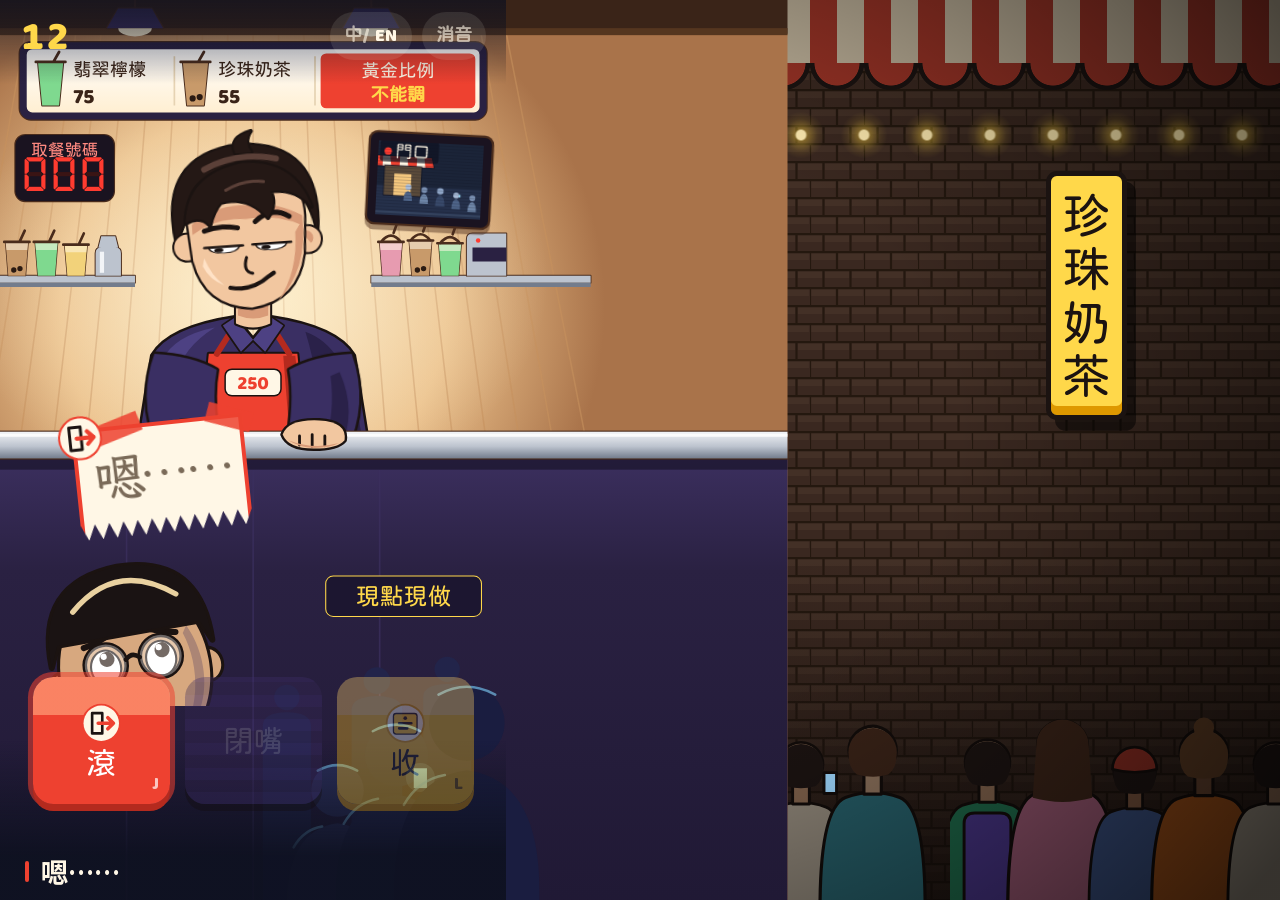
==== commit 9f9920e7: "Replace flat voices with acted bilingual recordings Generate all 1,106 lines with pinned local Qwen3" ====
--- a/game/art-demo.html
+++ b/game/art-demo.html
@@ -1,6 +1,7 @@
 <!doctype html>
 <html lang="zh-Hant-TW">
 <head>
+  <link rel="icon" type="image/svg+xml" href="favicon.svg">
   <meta charset="utf-8">
   <meta name="viewport" content="width=device-width, initial-scale=1, viewport-fit=cover">
   <meta name="theme-color" content="#1B1311">
--- a/game/style.css
+++ b/game/style.css
@@ -1,72 +1,128 @@
-/* 《來250杯！》 — strict 9:16 portrait stage. Sizes are in cqw (1cqw = 1% stage width) or stage %.
-   Art direction and coordinates: docs/first-minute-spec.md §2. No filters, no blur, no emoji:
-   every shadow is an offset block of color-mix(in srgb, c 78%, #1B1311). */
+/* 《來250杯！》 — a 9:16 game stage (.stage) inside a full-height frame (.frame) whose bleed continues the ceiling
+   above and the counter below. Sizes are in cqw (1cqw = 1% stage width) or stage %.
+   Art direction, palette, fonts, layout and the UI system: docs/art-direction-v2.md (B owns :root, the frame, HUD,
+   subtitles' layout, keys and every card; A the scene art; C the effects). No filters, no blur, no emoji. */
 :root {
-  /* base */
-  --ink: #1B1311;
-  --cream: #FFF4DC;
-  --wall: #F4C77E;
-  --wall-line: #DDAE66;
-  --wood: #6B3A1E;
-  --wood-lip: #8A4B24;
-  --wood-sh: #4A2814;
-  --wood-line: #5A3018;
-  /* the three keys (R1): sign color = key color */
-  --gun: #E8402F;
-  --shut: #6A4EE8;
-  --take: #FFC21A;
-  --take-deep: #E0A100;
+  /* night (outside, the queue, empty space) */
+  --night-900: #0E1120; --night-700: #1B2040; --night-500: #2D3466; --rim-cool: #7FD4FF;
+  /* shop wall (warm light pool: bright centre, dark edges) */
+  --wall-hi: #FBE6BE; --wall: #EBC08A; --wall-lo: #A9734A; --slat-line: #C7925E;
+  /* ceiling, dark wood */
+  --wood-dk: #3A2418; --wood-dk-hi: #55361F;
+  /* stainless counter top */
+  --steel-hi: #F2F4F7; --steel: #BCC3CE; --steel-lo: #737C8C;
+  /* counter front (deep purple acrylic, so the paper signs jump out) */
+  --counter-hi: #3B2F5E; --counter: #2A2142; --counter-lo: #151026;
+  /* ink: characters use --ink; background props use --ink-bg (warm brown, never black) */
+  --ink: #1B1311; --ink-bg: #4A2C1C;
+  /* paper (order signs, receipts, number tickets) */
+  --paper: #FFF7E6; --paper-sh: #EAD8B4; --paper-line: #CDBB98;
+  /* the three keys (R1: sign colour = key colour) and their deep shades */
+  --gun: #EE4130;  --gun-deep: #B42A1E;
+  --shut: #7658F2; --shut-deep: #4C34B4;
+  --take: #FFC21A; --take-deep: #DE9800;
   /* accents */
-  --lemon: #FFD23F;
-  --jade: #1FB57A;
-  --uniform: #2F2557;
-  --uniform-sh: #221A40;
-  --hz-yellow: #FFE14D;
-  --sky: #9ED8FF;
+  --lemon: #FFD84A; --gold-hi: #FFF3B0; --mint: #3CC98E; --fury: #FF8A2A;
+  /* UI text */
+  --text: #FFF7E6; --text-dim: rgb(255 247 230 / .62);
+  /* characters */
+  --skin: #F2C7A0; --skin-sh: #D99B78; --skin-hi: #FFE2C6;
+  --hair: #241815; --hair-hi: #5B4038;
+  --uniform: #3A2F63; --uniform-sh: #2A2149; --uniform-hi: #4D4183;
   --mouth: #5A1414;
-  /* UI text on dark */
-  --text: #FFF4DC;
-  --text-dim: #CDBCA5;
+
+  /* UI system (art direction 7.1): two radii, one dark panel, one gold primary button */
+  --r-s: 2cqw; --r-l: 4cqw;
+  --panel-dark: rgb(14 17 32 / .88);
+  --btn-gold: linear-gradient(#FFD54A, #FFB800); --btn-gold-sh: #B57A00;
+  --line-ui: .7cqw;
+
+  /* fonts (3.1): all SIL OFL, self-hosted subsets in fonts/ (tools/fonts/subset.py); Traditional-only fallbacks */
+  --font-tc: "Noto Sans TC", "PingFang TC", "Microsoft JhengHei", sans-serif;
+  --font-ui: "Huninn", var(--font-tc);
+  --font-sub: var(--font-tc);
+  --font-hand: "LXGW WenKai TC", var(--font-tc);
+  --font-num: "Baloo 2", "Huninn", var(--font-tc);
+  --font-seg: "DSEG7 Classic", "Baloo 2", monospace;
+  /* older names, still used by the scene and effect sections */
+  --font-zh: var(--font-sub);
+  --font-sign: var(--font-hand);
+  --font-en: var(--font-num);
+  --font: var(--font-sub);
+
+  /* Deprecated names (art direction 2.1 deletes them): mapped onto the new palette until every section has moved
+     to the new tokens; do not use them in new rules. */
+  --cream: var(--paper);
+  --wall-line: var(--slat-line);
+  --wood: var(--wood-dk-hi);
+  --wood-lip: var(--wood-dk-hi);
+  --wood-sh: var(--wood-dk);
+  --wood-line: var(--wood-dk);
+  --jade: var(--mint);
+  --sky: var(--rim-cool);
+  --aura: var(--rim-cool);
+  --rage: var(--gun);
   --pink: #FF8FC1;
-  --rage: #FF1F1F;
-  --aura: #4FD1FF;
-  --fury: #FF7A1A;
-  --panel: rgb(27 19 17 / .9);
-  /* fonts (§2.4) */
-  --font-zh: "Noto Sans TC", "PingFang TC", "Microsoft JhengHei", "Heiti TC", "Noto Sans CJK TC", sans-serif;
-  --font-sign: "LXGW WenKai TC", "Kaiti TC", "STKaiti", "BiauKai", "DFKai-SB", var(--font-zh);
-  --font-en: "Bangers", "Impact", "Arial Black", sans-serif;
-  --font: var(--font-zh);
+  --hz-yellow: var(--lemon);
+  --panel: var(--panel-dark);
   color-scheme: dark;
 }
 
+/* Self-hosted font subsets (fonts/*.woff2, regenerate with python3 tools/fonts/subset.py; licenses fonts/OFL-*.txt).
+   block: the logo and the start button (Huninn, Baloo 2) never flash a fallback; everything else swaps. */
+@font-face { font-family: "Huninn"; src: url("fonts/huninn.woff2") format("woff2"); font-weight: 400; font-display: block; }
+@font-face { font-family: "Baloo 2"; src: url("fonts/baloo2-800.woff2") format("woff2"); font-weight: 400 900; font-display: block; }
+@font-face { font-family: "Noto Sans TC"; src: url("fonts/noto-sans-tc-500.woff2") format("woff2"); font-weight: 400 600; font-display: swap; }
+@font-face { font-family: "Noto Sans TC"; src: url("fonts/noto-sans-tc-700.woff2") format("woff2"); font-weight: 700 800; font-display: swap; }
+@font-face { font-family: "Noto Sans TC"; src: url("fonts/noto-sans-tc-900.woff2") format("woff2"); font-weight: 900; font-display: swap; }
+@font-face { font-family: "LXGW WenKai TC"; src: url("fonts/wenkai-tc-700.woff2") format("woff2"); font-weight: 400 900; font-display: swap; }
+@font-face { font-family: "DSEG7 Classic"; src: url("fonts/dseg7-bold.woff2") format("woff2"); font-weight: 400 900; font-display: swap; }
+
 * { box-sizing: border-box; }
-html, body { margin: 0; height: 100%; background: var(--ink); color: var(--text); font-family: var(--font-zh); overflow: hidden; overscroll-behavior: none; }
+html, body { margin: 0; height: 100%; background: var(--night-900); color: var(--text); font-family: var(--font-sub); overflow: hidden; overscroll-behavior: none; }
 body { -webkit-tap-highlight-color: transparent; -webkit-user-select: none; user-select: none; touch-action: manipulation; }
 button { font: inherit; color: inherit; }
 * { paint-order: stroke fill; }
 [hidden] { display: none !important; }
-:lang(en) { --font-ui: system-ui, -apple-system, "Segoe UI", sans-serif; }
-
-/* ---------- Stage frame: always 9:16, letterboxed in --ink ---------- */
-.app { position: fixed; inset: 0; display: grid; place-items: center; background: var(--ink); }
+
+/* ---------- Stage frame (art direction 4.1): .app > .frame > .stage ----------
+   .stage stays the 9:16 game box (every % and cqw coordinate, and every tool, measures it). .frame is as wide as the
+   stage and up to 21:9 tall (the whole screen on a modern phone): its bleed above the stage continues the dark
+   ceiling, below it the counter front, so a 390x844 phone has no black bars. The HUD, the subtitles and the key pad
+   live in the bleed; full-screen layers reach the whole frame. Without bleed (desktop, 360x640) all of it sits on the
+   stage itself. */
+.app {
+  --sw: min(100vw, 100dvh * 9 / 16, 540px);
+  --sh: calc(var(--sw) * 16 / 9);
+  --fh: min(100dvh, var(--sw) * 21 / 9);
+  --bleed: calc((var(--fh) - var(--sh)) / 2);
+  --bleed-t: var(--bleed); --bleed-b: var(--bleed); /* names the scene sections read */
+  --safe-t: max(env(safe-area-inset-top), 8px);
+  --safe-b: max(env(safe-area-inset-bottom), 6px);
+  position: fixed; inset: 0; display: grid; place-items: center; background: var(--night-900);
+}
+.frame {
+  position: relative; width: var(--sw); height: var(--fh); overflow: hidden;
+  background: linear-gradient(var(--wood-dk) 0 50%, var(--counter-lo) 50%, var(--night-900));
+}
 .stage {
-  position: relative;
-  width: min(100vw, 100dvh * 9 / 16, 540px);
-  height: min(100dvh, 100vw * 16 / 9, 960px);
-  overflow: hidden;
+  position: absolute; left: 0; top: var(--bleed);
+  width: var(--sw); height: var(--sh);
+  overflow: visible;
   container-type: size;
-  background: var(--ink);
+  /* the subtitle line and the key pad, measured from the stage bottom (negative = in the bleed) */
+  --sub-b: calc(var(--safe-b) + 6px - var(--bleed));
+  --sub-h: 15cqw;
 }
 .shaker { position: absolute; inset: 0; }
-
-/* ---------- Off-stage backdrop (screens wider than 5:8 only; phones in portrait keep plain ink bars) ----------
-   The shop front around the 9:16 stage: striped awning, string lights, 二丁掛 facade tiles and the queue
-   continuing out of frame, under a vignette. All static backgrounds (data-URI SVG tiles + gradients), painted
-   once: no filters, no animation, nothing on the stage itself except its wooden door frame. */
+/* full-screen layers cover the frame, bleed included */
+.stage > :is(.gsurf, .overlay, .day-card, .letterbox, .gate, .flash, .pause-sheet) { top: calc(-1 * var(--bleed)); bottom: calc(-1 * var(--bleed)); height: auto; }
+
+/* ---------- Off-stage backdrop (screens wider than 5:8 only; phones in portrait get the frame bleed) ----------
+   The shop front around the frame: striped awning, string lights, 二丁掛 facade tiles and the queue continuing out
+   of frame, under a vignette. All static backgrounds (data-URI SVG tiles + gradients), painted once. */
 @media (min-aspect-ratio: 5/8) {
   .app {
-    --sw: min(100vw, 100dvh * 9 / 16, 540px);
     --bd-tile: url("data:image/svg+xml,%3Csvg xmlns='http://www.w3.org/2000/svg' width='48' height='32'%3E%3Crect width='48' height='32' fill='%233A2820'/%3E %3Cpath fill='%23433026' d='M1 1 H23 V7 H1 Z M25 1 H47 V7 H25 Z M-11 17 H11 V23 H-11 Z M13 17 H35 V23 H13 Z M37 17 H59 V23 H37 Z'/%3E %3Cpath fill='none' stroke='%2324180F' stroke-width='2' d='M0 0 H48 M0 16 H48 M0 32 H48 M24 0 V16 M0 0 V16 M12 16 V32 M36 16 V32'/%3E%3C/svg%3E");
     --bd-queue: url("data:image/svg+xml,%3Csvg xmlns='http://www.w3.org/2000/svg' width='330' height='150'%3E%3Cg transform='translate(-3.5 32) scale(1.475)' stroke-linejoin='round'%3E%3Cpath fill='%231d6446' stroke='%23120C0A' stroke-width='1.4' d='M-3 84 Q-3 40 8 35.5 Q20 31 32 35.5 Q43 40 43 84 Z'/%3E%3Cpath fill='%237f614b' stroke='%23120C0A' stroke-width='1.4' d='M16 24 H24 V34 H16 Z M9.5 15 a10.5 10.5 0 1 0 21 0 a10.5 10.5 0 1 0 -21 0 Z'/%3E%3Cpath fill='%231b1311' d='M9.3 16 A10.7 10.7 0 1 1 30.7 16 Q30.7 23 27 25.5 Q20 27.5 13 25.5 Q9.3 23 9.3 16 Z'/%3E%3Cpath fill='%2343317d' stroke='%23120C0A' stroke-width='1.4' d='M9 44 Q9 39 14 39 H26 Q31 39 31 44 V82 H9 Z'/%3E%3C/g%3E%3Cg transform='translate(45 18) scale(1.650)' stroke-linejoin='round'%3E%3Cpath fill='%238d5169' stroke='%23120C0A' stroke-width='1.4' d='M-3 84 Q-3 40 8 35.5 Q20 31 32 35.5 Q43 40 43 84 Z'/%3E%3Cpath fill='%23886e59' stroke='%23120C0A' stroke-width='1.4' d='M16 24 H24 V34 H16 Z M9.5 15 a10.5 10.5 0 1 0 21 0 a10.5 10.5 0 1 0 -21 0 Z'/%3E%3Cpath fill='%23382217' d='M9.3 16 A10.7 10.7 0 1 1 30.7 16 Q30.7 23 27 25.5 Q20 27.5 13 25.5 Q9.3 23 9.3 16 Z'/%3E%3Cpath fill='%23382217' d='M9 15 A11 11 0 1 1 31 15 L32.5 37 Q20 40.5 7.5 37 Z'/%3E%3C/g%3E%3Cg transform='translate(100.5 40) scale(1.375)' stroke-linejoin='round'%3E%3Cpath fill='%23354975' stroke='%23120C0A' stroke-width='1.4' d='M-3 84 Q-3 40 8 35.5 Q20 31 32 35.5 Q43 40 43 84 Z'/%3E%3Cpath fill='%23724f3a' stroke='%23120C0A' stroke-width='1.4' d='M16 24 H24 V34 H16 Z M9.5 15 a10.5 10.5 0 1 0 21 0 a10.5 10.5 0 1 0 -21 0 Z'/%3E%3Cpath fill='%231b1311' d='M9.3 16 A10.7 10.7 0 1 1 30.7 16 Q30.7 23 27 25.5 Q20 27.5 13 25.5 Q9.3 23 9.3 16 Z'/%3E%3Cpath fill='%23822a20' stroke='%23120C0A' stroke-width='1.4' d='M8.8 14 A11.2 11.2 0 0 1 31.2 14 Q20 17 8.8 14 Z'/%3E%3C/g%3E%3Cg transform='translate(144.5 24) scale(1.575)' stroke-linejoin='round'%3E%3Cpath fill='%238d4716' stroke='%23120C0A' stroke-width='1.4' d='M-3 84 Q-3 40 8 35.5 Q20 31 32 35.5 Q43 40 43 84 Z'/%3E%3Cpath fill='%235c3d2b' stroke='%23120C0A' stroke-width='1.4' d='M16 24 H24 V34 H16 Z M9.5 15 a10.5 10.5 0 1 0 21 0 a10.5 10.5 0 1 0 -21 0 Z'/%3E%3Cpath fill='%23543620' d='M9.3 16 A10.7 10.7 0 1 1 30.7 16 Q30.7 23 27 25.5 Q20 27.5 13 25.5 Q9.3 23 9.3 16 Z'/%3E%3Ccircle cx='20' cy='4' r='4.5' fill='%23543620'/%3E%3C/g%3E%3Cg transform='translate(197 34) scale(1.450)' stroke-linejoin='round'%3E%3Cpath fill='%238d8477' stroke='%23120C0A' stroke-width='1.4' d='M-3 84 Q-3 40 8 35.5 Q20 31 32 35.5 Q43 40 43 84 Z'/%3E%3Cpath fill='%237f614b' stroke='%23120C0A' stroke-width='1.4' d='M16 24 H24 V34 H16 Z M9.5 15 a10.5 10.5 0 1 0 21 0 a10.5 10.5 0 1 0 -21 0 Z'/%3E%3Cpath fill='%231b1311' d='M9.3 16 A10.7 10.7 0 1 1 30.7 16 Q30.7 23 27 25.5 Q20 27.5 13 25.5 Q9.3 23 9.3 16 Z'/%3E%3Crect x='31' y='19' width='6' height='10' fill='%239ED8FF' stroke='%23120C0A' stroke-width='1.4'/%3E%3C/g%3E%3Cg transform='translate(244 22) scale(1.600)' stroke-linejoin='round'%3E%3Cpath fill='%23255b65' stroke='%23120C0A' stroke-width='1.4' d='M-3 84 Q-3 40 8 35.5 Q20 31 32 35.5 Q43 40 43 84 Z'/%3E%3Cpath fill='%23886e59' stroke='%23120C0A' stroke-width='1.4' d='M16 24 H24 V34 H16 Z M9.5 15 a10.5 10.5 0 1 0 21 0 a10.5 10.5 0 1 0 -21 0 Z'/%3E%3Cpath fill='%23382217' d='M9.3 16 A10.7 10.7 0 1 1 30.7 16 Q30.7 23 27 25.5 Q20 27.5 13 25.5 Q9.3 23 9.3 16 Z'/%3E%3C/g%3E%3C/svg%3E");
     background:
@@ -80,12 +136,12 @@
       var(--bd-tile) 0 0 / 6vh 4vh,
       #3A2820;
   }
-  .stage { box-shadow: 0 0 0 .6vh var(--ink), 0 0 0 1.6vh var(--wood), 0 0 0 2.1vh var(--ink), 1.6vh 1.8vh 0 2.1vh rgb(0 0 0 / .5); }
+  .frame { box-shadow: 0 0 0 .6vh var(--ink), 0 0 0 1.6vh var(--wood), 0 0 0 2.1vh var(--ink), 1.6vh 1.8vh 0 2.1vh rgb(0 0 0 / .5); }
 }
 /* vertical shop signs in the side gutters (landscape only, where they fit) */
 @media (min-aspect-ratio: 1/1) {
   .app::before, .app::after { position: absolute; top: 19vh; width: 9vh; padding: 1.4vh 0; box-sizing: border-box; text-align: center; white-space: pre;
-    font: 900 5.4vh/1.1 var(--font-zh); color: var(--gun); background: var(--cream); border: .6vh solid var(--ink); border-radius: 1.2vh;
+    font: 400 5.4vh/1.1 var(--font-ui); color: var(--gun); background: var(--paper); border: .6vh solid var(--ink); border-radius: 1.2vh;
     box-shadow: inset 0 -1vh 0 #E9D7B4, 1vh 1.2vh 0 rgb(0 0 0 / .5); pointer-events: none; }
   .app::before { content: '2\A 5\A 0\A 杯'; left: calc((100vw - var(--sw)) / 4 - 4.5vh); }
   .app::after { content: '珍\A 珠\A 奶\A 茶'; right: calc((100vw - var(--sw)) / 4 - 4.5vh); color: var(--ink); background: var(--lemon); box-shadow: inset 0 -1vh 0 var(--take-deep), 1vh 1.2vh 0 rgb(0 0 0 / .5); }
@@ -366,10 +422,8 @@
 .sign-shut .sign-timer { bottom: 1.4cqw; }
 .sign-take .sign-timer { background: var(--paper, #FFF7E6); }
 .sign-timer.blink { animation: blink 150ms steps(2) infinite; }
-/* gameplay v2: speed multiplier tag on the sign corner (×2 while talking, ×1.5 / ×1.2 as the timer shrinks) */
-.sign-mult { position: absolute; right: -3cqw; top: -3.4cqw; z-index: 3; padding: .4cqw 1.4cqw; border-radius: 1.4cqw;
-  font: 900 4.4cqw/1 var(--font-en); color: #FFD84A; background: var(--ink); box-shadow: 0 0 0 .4cqw #FFD84A; rotate: 8deg; pointer-events: none; }
-.sign-mult.pop { animation: bump .2s ease-out; }
+/* (C) the ×2 / ×1.5 multiplier tag is gone (art-direction-v2 9): never shown */
+.sign-mult { display: none !important; }
 
 /* flips, hints, exits */
 .sign.flip-in .sign-card { animation: flipIn 200ms ease-out both; }
@@ -401,97 +455,164 @@
 .sign.mini :is(.sign-tape, .sign-hole, .sign-burst, .sign-stamp, .sign-strike) { display: none; }
 .sign.mini .sign-card { scale: 1; animation: none; }
 
-/* ---------- HUD (outside .cam) ---------- */
-.hud { position: absolute; left: 0; right: 0; top: 0; z-index: 30; padding: 1.4cqw 3cqw 0; pointer-events: none; }
+/* ---------- HUD (outside .cam; art direction 7.3) ----------
+   In the top bleed (or over the dark ceiling band when there is none), no panel behind it. Left: person icon + queue
+   number and two thin bars (swagger, fury) with icons; right: the timer ring and the pause button. The text labels
+   (.hud-label, .bar-label, .hud-tunit) stay in the DOM for the tools but are never shown. Day 1 shows the number only. */
+.hud { position: absolute; left: 0; right: 0; top: calc(var(--safe-t) - var(--bleed)); z-index: 30; padding: 0 4cqw; pointer-events: none; }
 .hud button { pointer-events: auto; }
-.hud-row { display: flex; align-items: center; gap: 2cqw; min-height: 8.4cqw; }
-/* queue counter on the same dark pill as the toggles (it sat bare on the wall and the label vanished on cream) */
-.hud-queue { display: flex; align-items: baseline; gap: 1.5cqw; flex: 0 1 auto; min-width: 0; margin-right: auto;
-  padding: .2cqw 3cqw .6cqw 2.6cqw; border-radius: 99px; border: .3cqw solid #fff4; background: #000a; }
-.hud-label { font: 700 3.4cqw var(--font-zh); color: var(--text-dim); white-space: nowrap; }
-.hud-qnum { font: 900 7.4cqw/1 var(--font-zh); color: var(--lemon); text-shadow: 0 .6cqw 0 #6E5418; font-variant-numeric: tabular-nums; white-space: nowrap; overflow: hidden; text-overflow: ellipsis; }
+/* no panel, but a soft shade from the top edge: without a bleed (9:16 screens) a camera push slides the lightbox under
+   the HUD, and the number and buttons must stay readable over it */
+.hud::before { content: ''; position: absolute; z-index: -1; left: 0; right: 0; top: calc(-1 * var(--safe-t)); height: calc(var(--safe-t) + 15cqw);
+  background: linear-gradient(rgb(14 17 32 / .72), rgb(14 17 32 / 0)); pointer-events: none; }
+.hud-row { display: flex; align-items: center; gap: 2.6cqw; min-height: 11cqw; }
+.hud-queue { display: flex; align-items: center; gap: 1.4cqw; flex: 0 1 auto; min-width: 0; color: var(--lemon); }
+.hud-icon { display: block; width: 6.6cqw; height: 6.6cqw; flex: none; }
+.hud-icon svg, .bar-icon svg, .hud-pause svg, .tog-icon svg { display: block; width: 100%; height: 100%; }
+.hud-label, .bar-label, .hud-tunit { display: none; }
+.hud-qnum { font: 800 8cqw/1 var(--font-num); color: var(--lemon); font-variant-numeric: tabular-nums; white-space: nowrap; overflow: hidden; text-overflow: ellipsis;
+  padding-top: .8cqw; transform-origin: 0 60%; /* the bump grows to the right, not over the person icon */ }
 .hud-qnum.bump { animation: bump 200ms ease-out; }
 .hud-qnum.bump-big { animation: bumpBig 320ms cubic-bezier(.3, 1.6, .5, 1); }
-@keyframes bumpBig { 0% { scale: 1; } 40% { scale: 1.45; color: #fff; } 100% { scale: 1; } }
-.gain-fly { position: absolute; z-index: 24; font: 900 8cqw/1 var(--font-zh); color: var(--lemon); -webkit-text-stroke: 1.2cqw var(--ink); paint-order: stroke fill;
-  pointer-events: none; white-space: nowrap; will-change: transform, left, top; }
-.hud-time { min-width: 12cqw; text-align: center; padding: .4cqw 2cqw; border-radius: 99px; background: #0009; border: .4cqw solid #fff3; }
-.hud-tnum { font: 900 5cqw var(--font-zh); font-variant-numeric: tabular-nums; }
-.hud-tunit { margin-left: .6cqw; font: 700 3.4cqw var(--font-zh); color: var(--text-dim); }
-.hud-time.urgent { border-color: var(--rage); color: #ff6b6b; animation: pulse .5s infinite alternate; }
-.hud-toggles { display: flex; gap: 1.2cqw; }
-.tog { font: 700 3.4cqw var(--font-zh); padding: 1.2cqw 2.2cqw; border-radius: 99px; border: .3cqw solid #fff4; background: #000a; cursor: pointer; white-space: nowrap; color: var(--text-dim); }
-.tog b { color: var(--text); }
-.tog.on { background: #3a1d1d; border-color: var(--gun); color: var(--text); }
-/* bars sit on their own dark pill so they read as HUD over the lightbox's top edge (y 8%) */
-.hud-bars { display: grid; grid-template-columns: 1fr 1fr; gap: 3cqw; margin-top: .2cqw; padding: .5cqw 2cqw; border-radius: 99px; background: rgb(27 19 17 / .78); }
-.bar { display: flex; align-items: center; gap: 1.5cqw; }
+@keyframes bumpBig { 0% { scale: 1; } 40% { scale: 1.3; color: #fff; } 100% { scale: 1; } }
+/* the round's timer: a ring of the time left around the seconds; the last 10 s turn red and hop */
+.hud-time { --p: 1; --rc: var(--text); position: relative; flex: none; width: 10cqw; height: 10cqw; margin-left: auto; display: grid; place-items: center; border-radius: 50%;
+  background: rgb(255 247 230 / .08); }
+.hud-time::before { content: ''; position: absolute; inset: 0; border-radius: 50%;
+  background: conic-gradient(var(--rc) calc(var(--p) * 1turn), rgb(255 247 230 / .16) 0);
+  -webkit-mask: radial-gradient(closest-side, transparent 72%, #000 74%); mask: radial-gradient(closest-side, transparent 72%, #000 74%); }
+.hud-tnum { position: relative; font: 800 4.2cqw/1 var(--font-num); color: var(--text); font-variant-numeric: tabular-nums; padding-top: .5cqw; }
+.hud-time.urgent { --rc: var(--gun); animation: timeHop .5s ease-in-out infinite; }
+.hud-time.urgent .hud-tnum { color: var(--gun); }
+@keyframes timeHop { 0%, 60%, 100% { translate: 0 0; } 30% { translate: 0 -.8cqw; } }
+.hud-pause { display: none; flex: none; width: 10cqw; height: 10cqw; padding: 2.6cqw; border: 0; border-radius: 50%; background: rgb(255 247 230 / .1); color: var(--text); cursor: pointer; }
+.hud[data-round="1"] .hud-pause { display: block; }
+.hud[data-round="0"] .hud-time { margin-left: auto; }
+/* day 1 has no timer: the pause button still sits at the right edge, not next to the queue number */
+.hud-time[hidden] + .hud-pause { margin-left: auto; }
+/* two thin bars (16cqw x 1.2cqw) with a sunglasses / flame icon */
+.hud-bars { display: flex; flex-direction: column; gap: 1.6cqw; flex: none; }
+.bar { display: flex; align-items: center; gap: 1.2cqw; }
 .bar.off, .hud[data-aura=off] .bar-aura, .hud[data-fury=off] .bar-fury, .hud[data-aura=off][data-fury=off] .hud-bars { display: none; }
-.bar-label { font: 700 3.4cqw var(--font-zh); color: var(--text-dim); white-space: nowrap; }
-.bar-track { flex: 1; height: 2.4cqw; border-radius: 99px; background: #0008; overflow: hidden; border: .4cqw solid var(--ink); }
+.bar-icon { display: block; width: 3.8cqw; height: 3.8cqw; flex: none; }
+.bar-aura .bar-icon { color: var(--rim-cool); }
+.bar-fury .bar-icon { color: var(--fury); }
+.bar-track { width: 16cqw; height: 1.2cqw; border-radius: .6cqw; background: rgb(255 247 230 / .16); overflow: hidden; }
 .bar-fill { height: 100%; width: 0; border-radius: inherit; transition: width .18s ease-out; }
-.bar-aura .bar-fill { background: var(--aura); }
+.bar-aura .bar-fill { background: var(--rim-cool); }
 .bar-fury .bar-fill { background: var(--fury); }
-.bar.low .bar-fill { background: #ff4b4b; animation: pulse .4s infinite alternate; }
-.bar.hot .bar-track { border-color: var(--fury); animation: pulse .3s infinite alternate; }
+.bar.low .bar-fill { background: var(--gun); animation: pulse .4s infinite alternate; }
+.bar.hot .bar-track { outline: .4cqw solid var(--fury); animation: pulse .3s infinite alternate; }
 /* gameplay v2: a full fury bar waits for the player's next press: the bar glows, the keys pulse, the clerk shakes */
-.stage[data-fury=full] .bar-fury .bar-track { border-color: #FFD84A; box-shadow: 0 0 1.6cqw .4cqw var(--fury); animation: pulse .18s infinite alternate; }
-.stage[data-fury=full] .btn { animation: glowKey 220ms ease-in-out infinite alternate; box-shadow: 0 1.6cqw 0 color-mix(in srgb, var(--c) 78%, #1B1311), 0 0 0 1cqw color-mix(in srgb, var(--fury) 60%, transparent); }
+.stage[data-fury=full] .bar-fury .bar-track { outline: .5cqw solid var(--lemon); animation: pulse .18s infinite alternate; }
+.stage[data-fury=full] .btn { animation: glowKey 220ms ease-in-out infinite alternate; box-shadow: 0 1.4cqw 0 var(--cd), 0 0 0 1cqw color-mix(in srgb, var(--fury) 60%, transparent); }
 .stage[data-fury=full] .clerk { animation: furyShiver 90ms linear infinite; }
 .bar.enter { animation: barIn 300ms ease-out; }
-.hud-combo { position: absolute; right: 3cqw; top: 46cqw; display: flex; align-items: baseline; gap: 1cqw; opacity: 0; visibility: hidden; transform: scale(.6); transition: opacity .15s, transform .15s, visibility 0s .15s; pointer-events: none; }
-.hud-combo.show { opacity: 1; visibility: visible; transform: scale(1); transition: opacity .15s, transform .15s; }
-.hud-combo.pulse { animation: bump .25s ease-out; }
-.combo-num { font: italic 900 7cqw var(--font-zh); color: #fff; text-shadow: .5cqw .5cqw 0 var(--ink); }
-.hud-combo.big .combo-num { color: var(--lemon); font-size: 9cqw; }
-.combo-label { font: 700 3.4cqw var(--font-zh); color: var(--fury); text-shadow: .3cqw .3cqw 0 var(--ink); }
-
-/* ---------- Subtitle band y 74–80% (§2.3) ---------- */
-.subs { position: absolute; left: 0; right: 0; top: 74%; height: 6%; z-index: 22; display: flex; flex-direction: column; justify-content: center;
-  align-items: center; padding: 0 4cqw; background: rgb(27 19 17 / .85); text-align: center; overflow: hidden; }
-.sub { font: 700 5.4cqw/1.15 var(--font-zh); color: var(--text); max-width: 100%; overflow-wrap: anywhere; animation: subIn .14s ease-out; }
-.sub.long { font-size: 4.2cqw; }
-.sub:lang(en), .subs:lang(en) .sub { font-family: system-ui, -apple-system, "Segoe UI", sans-serif; }
-.sub-cust { align-self: stretch; text-align: left; border-left: 1cqw solid var(--bar, var(--text)); padding-left: 2cqw; }
+/* (C) the "×N 連擊" number is never shown (art-direction-v2 9): the combo is the cup stack on the counter (.cup-stack).
+   The element stays for the tools. */
+.hud-combo, .hud-combo.show { position: absolute; display: none !important; }
+/* (C) combo cup stack on the counter top, x 82–96% (6.2): 3 / 5 / 7 cups from combo 5 / 10 / 20; fast mouth: steam */
+.cup-stack { position: absolute; left: 81%; width: 16%; bottom: 51%; z-index: 4; pointer-events: none; }
+.cup-stack[hidden] { display: none; }
+.cup-stack svg { display: block; width: 100%; height: auto; overflow: visible; }
+.cup-stack.grow svg { animation: cupGrow .28s cubic-bezier(.3, 1.6, .5, 1); transform-origin: 50% 100%; }
+.cs-steam { position: absolute; bottom: 80%; width: 1.4cqw; height: 7cqw; border-radius: 1cqw; opacity: 0; pointer-events: none;
+  background: linear-gradient(0deg, rgb(255 247 230 / 0), rgb(255 247 230 / .8) 45%, rgb(255 247 230 / 0)); }
+.cs-steam:nth-of-type(1) { left: 36%; } .cs-steam:nth-of-type(2) { left: 58%; animation-delay: .35s !important; }
+g.cs-steam { transform-box: fill-box; } /* A's cupStackSVG wisps (opacity 0 until fast mouth) */
+.cup-stack.steam .cs-steam { animation: csSteam .9s ease-out infinite; }
+@keyframes cupGrow { from { scale: .7 .5; } to { scale: 1; } }
+.stage.lite :is(.cs-steam, .fx-edge, .g-ripple, .g-pa-ring) { animation: none !important; }
+@keyframes csSteam { 0% { opacity: 0; translate: 0 2cqw; } 30% { opacity: .9; } 100% { opacity: 0; translate: .8cqw -5cqw; scale: 1.4 1; } }
+/* 中/EN and 消音: two small round buttons in the corner (start / closing / summary cards, before a round);
+   during a round they move into the pause sheet */
+.hud-toggles { display: flex; gap: 2cqw; flex: none; margin-left: auto; }
+.hud[data-round="1"] .hud-toggles { display: none; }
+.hud-time:not([hidden]) ~ .hud-toggles { margin-left: 0; }
+.tog { display: inline-flex; align-items: center; justify-content: center; gap: 1cqw; height: 9.6cqw; min-width: 9.6cqw; padding: 0 2.8cqw; border: 0; border-radius: 99px;
+  background: rgb(255 247 230 / .1); color: var(--text-dim); font: 800 3.6cqw/1 var(--font-num); white-space: nowrap; cursor: pointer; }
+.tog b { color: var(--text); font-weight: 800; }
+.tog i { font-style: normal; opacity: .5; }
+.tog-text { font: 400 3.6cqw/1 var(--font-ui); color: var(--text); }
+.tog-icon { display: block; width: 4.6cqw; height: 4.2cqw; color: var(--text); }
+.tog .ic-beep { display: none; }
+.tog.on { background: var(--gun); color: var(--text); }
+.tog.on .ic-wave { display: none; }
+.tog.on .ic-beep { display: inline; }
+/* cards up: only the corner toggles stay above them */
+.stage.carded .hud { z-index: 60; }
+.stage.carded :is(.hud-queue, .hud-bars, .hud-time, .hud-pause, .hud-combo, .hud-quick) { visibility: hidden; }
+.stage.carded .hud-toggles { display: flex; }
+/* under a card the play layer is gone: no dim subtitle or gesture chips peeking out below it */
+.stage.carded :is(.subs, .pad, .karaoke, .recap) { visibility: hidden; }
+.stage.carded .pad .gchips { visibility: hidden !important; } /* the chips set their own visibility while hinting */
+
+/* the pause sheet: a dark panel rising from the bottom (resume, language, swear bleep, controls) */
+.pause-sheet { position: absolute; left: 0; right: 0; z-index: 58; display: flex; flex-direction: column; justify-content: flex-end; background: rgb(14 17 32 / .55); }
+.ps-panel { display: flex; flex-direction: column; gap: 3cqw; padding: 6cqw 6cqw calc(var(--safe-b) + 6cqw); border-radius: var(--r-l) var(--r-l) 0 0; background: var(--panel-dark);
+  box-shadow: 0 -2cqw 0 rgb(0 0 0 / .35); animation: sheetUp .22s cubic-bezier(.2, .9, .3, 1); }
+@keyframes sheetUp { from { translate: 0 100%; } }
+.ps-title { margin: 0 0 1cqw; font: 400 7cqw/1.1 var(--font-ui); color: var(--text); text-align: center; }
+.ps-row { display: flex; align-items: center; justify-content: space-between; gap: 3cqw; min-height: 11cqw; border-bottom: .3cqw solid rgb(255 247 230 / .08); }
+.ps-label { font: 400 4.6cqw var(--font-ui); color: var(--text-dim); white-space: nowrap; }
+.ps-slot { display: flex; gap: 1.6cqw; flex-wrap: wrap; justify-content: flex-end; }
+.ps-slot .tog { height: 10cqw; padding: 0 3.6cqw; border-radius: var(--r-s); font-size: 4.2cqw; }
+.ps-slot .tog-text { font-size: 4.2cqw; }
+.ps-opt { display: inline-flex; align-items: center; gap: 1.2cqw; height: 10cqw; padding: 0 3cqw; border: 0; border-radius: var(--r-s); background: rgb(255 247 230 / .08);
+  color: var(--text-dim); font: 400 4.2cqw var(--font-ui); cursor: pointer; }
+.ps-opt-icon, .ps-opt-icon svg { display: block; width: 4.2cqw; height: 4.2cqw; }
+.ps-opt[aria-pressed=true] { background: var(--paper); color: var(--ink); }
+.ps-resume { margin-top: 2cqw; }
+
+/* ---------- Subtitle line (art direction 7.7; the punch styling .sub-punch is the effects section's) ----------
+   No band: a gradient from the bottom of the frame carries the line. It sits in the bottom bleed above the home
+   indicator (or at the stage bottom without bleed); in buttons mode the keys sit right above it. */
+.subs { position: absolute; left: 0; right: 0; bottom: var(--sub-b); height: var(--sub-h); z-index: 22; display: flex; flex-direction: column; justify-content: flex-end;
+  align-items: center; padding: 0 5cqw; text-align: center; }
+.subs::before { content: ''; position: absolute; z-index: -1; left: 0; right: 0; bottom: calc(-1 * (var(--safe-b) + 6px)); height: calc(var(--safe-b) + 6px + var(--sub-h) + 14cqw);
+  background: linear-gradient(rgb(14 17 32 / 0), rgb(14 17 32 / .92) 72%); opacity: 0; transition: opacity .2s; pointer-events: none; }
+.subs:not(:empty)::before, .stage[data-input=buttons] .subs::before { opacity: 1; }
+.stage[data-input=buttons] .subs::before { height: calc(var(--safe-b) + 6px + var(--sub-h) + 40cqw); }
+.sub { font: 700 5.4cqw/1.2 var(--font-sub); color: var(--text); max-width: 100%; overflow-wrap: anywhere; animation: subIn .14s ease-out; }
+.sub.long { font-size: 4.4cqw; }
+.sub-cust { position: relative; align-self: stretch; text-align: left; padding-left: 3cqw; }
+.sub-cust::before { content: ''; position: absolute; left: 0; top: .2em; bottom: .2em; width: .8cqw; border-radius: .4cqw; background: var(--bar, var(--text)); }
 .sub .dir { font-size: 3.6cqw; font-weight: 700; opacity: .6; }
-.sub .em { color: var(--hz-yellow); font-size: 1.3em; font-weight: 900; }
-.stage.polite .subs { background: rgb(74 26 52 / .9); }
-.stage.rage .subs { background: rgb(90 0 0 / .9); }
-
-/* ---------- Keys y 80–100% (§2.3, §6.1) ---------- */
-.pad { position: absolute; left: 0; right: 0; top: 80%; bottom: 0; z-index: 22; display: flex; justify-content: center; align-items: flex-start;
-  gap: 3cqw; padding: 3cqw 3.5cqw calc(env(safe-area-inset-bottom) + 8px); background: var(--ink); }
-.btn { --c: #888; --charge: 0; position: relative; flex: 0 0 29%; height: 25cqw; border: .8cqw solid var(--ink); border-radius: 4cqw;
-  background: var(--c); box-shadow: 0 1.6cqw 0 color-mix(in srgb, var(--c) 78%, #1B1311), 0 0 0 .5cqw #fff2; cursor: pointer; touch-action: none;
-  display: flex; flex-direction: column; align-items: center; justify-content: center; gap: .6cqw; padding: 0;
+.sub .em { color: var(--lemon); font-size: 1.3em; font-weight: 900; }
+
+/* ---------- Keys (art direction 7.5): acrylic blocks in the bottom bleed, right above the subtitle line ---------- */
+.pad { position: absolute; left: 0; right: 0; bottom: calc(var(--sub-b) + var(--sub-h)); height: 28cqw; z-index: 22; display: flex; justify-content: center; align-items: flex-end;
+  gap: 3cqw; padding: 0 3.5cqw 1.6cqw; pointer-events: none; }
+.btn { --c: #888; --cd: #555; --charge: 0; position: relative; flex: 0 0 29%; height: 25cqw; border: 0; border-radius: var(--r-l); pointer-events: auto;
+  background: linear-gradient(color-mix(in oklab, var(--c) 68%, #FFF2C8) 0 30%, var(--c) 30%); box-shadow: 0 1.4cqw 0 var(--cd); cursor: pointer; touch-action: none;
+  display: flex; flex-direction: column; align-items: center; justify-content: center; gap: .8cqw; padding: 0;
   transition: transform 60ms, box-shadow 60ms, opacity 120ms; will-change: transform; }
 .btn::before { content: ''; position: absolute; inset: -2.3cqw; }
-.btn-gun { --c: var(--gun); }
-.btn-shut { --c: var(--shut); }
-.btn-take { --c: var(--take); }
+.btn-gun { --c: var(--gun); --cd: var(--gun-deep); }
+.btn-shut { --c: var(--shut); --cd: var(--shut-deep); }
+.btn-take { --c: var(--take); --cd: var(--take-deep); }
 .btn .key-icon { position: relative; z-index: 2; width: 8cqw; height: 8cqw; flex: 0 0 auto; }
-.btn-label { position: relative; z-index: 2; font: 900 6.4cqw/1 var(--font-zh); max-width: 100%; padding: 0 1cqw; color: #fff;
-  -webkit-text-stroke: 1cqw var(--ink); paint-order: stroke fill; white-space: nowrap; }
-.btn-label:lang(en), .pad:lang(en) .btn-label { font-family: var(--font-en); font-weight: 400; letter-spacing: .04em; }
+.btn-label { position: relative; z-index: 2; font: 400 6cqw/1 var(--font-ui); max-width: 100%; padding: 0 1cqw; color: #fff; white-space: nowrap; }
+.btn-label:lang(en), .pad:lang(en) .btn-label { font-family: var(--font-num); font-weight: 800; }
 .btn-label.long { font-size: 5cqw; }
 .btn-label.xlong { font-size: 4cqw; }
-.btn-take .btn-label { color: var(--ink); -webkit-text-stroke: 0; }
-.btn-hint { display: none; position: absolute; z-index: 2; right: 2cqw; bottom: 1.2cqw; font: 700 3.4cqw var(--font-zh); color: #fffa; }
-.btn-take .btn-hint { color: #1b1311aa; }
+.btn-take .btn-label { color: var(--ink); }
+.btn-hint { display: none; position: absolute; z-index: 2; right: 2cqw; bottom: 1.2cqw; font: 800 3.4cqw var(--font-num); color: rgb(255 255 255 / .7); }
+.btn-take .btn-hint { color: rgb(27 19 17 / .6); }
 @media (pointer: fine) { .btn-hint { display: block; } }
-.btn.held { transform: translateY(1.2cqw) scale(.97); box-shadow: 0 .4cqw 0 color-mix(in srgb, var(--c) 78%, #1B1311); }
-.btn:active { transform: scale(.92); }
+.btn.held { transform: translateY(1cqw) scale(.98); box-shadow: 0 .4cqw 0 var(--cd); }
+.btn:active { transform: translateY(1cqw); box-shadow: 0 .4cqw 0 var(--cd); }
 .btn.tap { animation: tap 180ms ease-out; }
 .btn:disabled { opacity: .5; cursor: default; }
 .btn[data-dim] { opacity: .35; }
-.btn[data-glow] { animation: glowKey 600ms ease-in-out infinite alternate; box-shadow: 0 1.6cqw 0 color-mix(in srgb, var(--c) 78%, #1B1311), 0 0 0 1cqw color-mix(in srgb, var(--c) 55%, transparent); }
+.btn[data-glow] { animation: glowKey 600ms ease-in-out infinite alternate; box-shadow: 0 1.4cqw 0 var(--cd), 0 0 0 1cqw color-mix(in srgb, var(--c) 55%, transparent); }
 .btn.breath { animation: glowKey 300ms ease-in-out 4 alternate; }
 .btn.hint-flash { animation: keyFlash 400ms steps(1) 1; }
 .btn-shut[data-covered] { background: repeating-linear-gradient(0deg, color-mix(in srgb, var(--shut) 40%, #1B1311) 0 2.4cqw, color-mix(in srgb, var(--shut) 30%, #1B1311) 2.4cqw 4.8cqw);
-  box-shadow: 0 1.6cqw 0 #120c0b; }
+  box-shadow: 0 1.4cqw 0 #120c0b; }
 .btn-shut[data-covered] > :not(.ring, .key-lock, .btn-label) { visibility: hidden; }
-/* review: the not-yet-taught key looked like a broken blank tile: a lock and a ghost of its label */
-.btn-shut[data-covered] .btn-label { opacity: .4; -webkit-text-stroke: 0; }
+/* the not-yet-taught key: a lock and a ghost of its label */
+.btn-shut[data-covered] .btn-label { opacity: .4; }
 .key-lock { display: none; position: relative; z-index: 2; width: 8cqw; height: 8cqw; }
 .key-lock svg { display: block; width: 100%; height: 100%; }
 .btn-shut[data-covered] .key-lock { display: block; }
@@ -503,9 +624,8 @@
   -webkit-mask: linear-gradient(#000 0 0) content-box exclude, linear-gradient(#000 0 0); mask: linear-gradient(#000 0 0) content-box exclude, linear-gradient(#000 0 0); padding: 1.2cqw; }
 .btn.held .ring { opacity: 1; }
 .btn[data-charge="1"] { --rc: var(--lemon); }
-.btn[data-charge="2"] { --rc: #ff2d2d; }
+.btn[data-charge="2"] { --rc: var(--gun); }
 .btn[data-charge="2"].held { animation: jitter .08s infinite; }
-
 /* ---------- Huazi layer (outside .cam, §5) ---------- */
 .hz-layer { position: absolute; inset: 0 0 26% 0; z-index: 20; pointer-events: none; overflow: visible; }
 .hz-defs { position: absolute; width: 0; height: 0; }
@@ -514,15 +634,35 @@
 .hz { position: absolute; left: 0; top: 0; width: 100%; height: 100%; overflow: visible; visibility: hidden; will-change: transform, opacity; }
 .hz.placed { visibility: visible; }
 .hz :is(.hz-anim, .hz-rays, .hz-speed, .hz-piece, .hz-sheen) { transform-box: view-box; transform-origin: 0 0; }
-.hz-bar { fill: #111; fill-opacity: .92; }
-.hz-bar-edge { fill: var(--gun); }
+
+/* (C) subtitle punch (art-direction-v2 7.7, 8.4): inside one line the setup stays small and flat, the punch is
+   heavy, bigger and in the answered key's colour (--pc, set by ui.showLine / clerkBeat; 收 = lemon). The size jump
+   is the contrast; nothing names it. .wait holds it back during the setup, .hit pops it 1.25 → 1 in 120 ms. */
+.sub-punch { display: inline-block; font-weight: 900; font-size: 1.3em; line-height: 1.1; color: var(--pc, var(--text, #FFF7E6)); transform-origin: 50% 70%; }
+.sub-setup + .sub-punch { margin-left: .25em; }
+.sub.long .sub-punch { font-size: 1.15em; }
+.sub-punch.wait { opacity: 0; }
+.sub-punch.hit { animation: subPunch 120ms cubic-bezier(.2, .8, .3, 1) both; }
+.sub-punch.hit-medium { animation-duration: 150ms; }
+.sub-punch.hit-big { animation-name: subPunchBig; animation-duration: 180ms; }
+@keyframes subPunch { from { transform: scale(1.25); } to { transform: none; } }
+@keyframes subPunchBig { from { transform: scale(1.45); } 60% { transform: scale(.96); } to { transform: none; } }
 
 /* ---------- Effects ---------- */
 .flash { position: absolute; inset: 0; z-index: 45; background: #fff; opacity: 0; pointer-events: none; }
-/* manga focus lines (調你媽): thin ink wedges around the clerk's mouth, under the 花字 layer */
-.speedlines { position: absolute; inset: -20%; z-index: 19; pointer-events: none; opacity: 0;
-  background: repeating-conic-gradient(from 0deg at 50% 33%, #1B1311 0deg 2.6deg, transparent 2.6deg 6.5deg);
-  -webkit-mask: radial-gradient(circle at 50% 33%, transparent 0 16%, #000 30%); mask: radial-gradient(circle at 50% 33%, transparent 0 16%, #000 30%); }
+/* speed lines (big FX only, 8.1): thin cream wedges (≤ 1.2°) on the outer 30% of the screen, the centre stays clear */
+.speedlines { position: absolute; inset: -10%; z-index: 19; pointer-events: none; opacity: 0;
+  background: repeating-conic-gradient(from 0deg at 50% 36%, rgb(255 247 230 / .7) 0deg .45deg, transparent .45deg 6deg);
+  -webkit-mask: radial-gradient(farthest-side ellipse at 50% 40%, transparent 0 66%, #000 90%); mask: radial-gradient(farthest-side ellipse at 50% 40%, transparent 0 66%, #000 90%); }
+/* the screen edges: faint speed lines in fast mouth (no badge, 9) */
+.fx-edge { position: absolute; inset: 0; z-index: 9; pointer-events: none; opacity: 0; transition: opacity .2s; }
+.stage.quick:not(.rage) .fx-edge { opacity: .55;
+  -webkit-mask: linear-gradient(90deg, #000, transparent 8cqw calc(100% - 8cqw), #000); mask: linear-gradient(90deg, #000, transparent 8cqw calc(100% - 8cqw), #000);
+  background: repeating-linear-gradient(180deg, transparent 0 3.2cqw, rgb(255 247 230 / .5) 3.2cqw 3.45cqw, transparent 3.45cqw 7cqw) left / 7cqw 100% no-repeat,
+    repeating-linear-gradient(180deg, transparent 0 4.4cqw, rgb(255 247 230 / .5) 4.4cqw 4.65cqw, transparent 4.65cqw 9cqw) right / 7cqw 100% no-repeat;
+  animation: edgeRun .32s linear infinite; }
+@keyframes edgeRun { to { background-position: left 0 top 7cqw, right 0 top 9cqw; } }
+/* rage: the red edge vignette (.tint-rage) and the swinging lamps (.lamp) are package A's scene CSS */
 .letterbox { position: absolute; inset: 0; z-index: 40; pointer-events: none; }
 .letterbox::before, .letterbox::after { content: ''; position: absolute; left: 0; right: 0; height: 14%; background: #000; transition: transform 160ms ease-out; }
 .letterbox::before { top: 0; transform: translateY(-100%); }
@@ -544,11 +684,25 @@
 .star-pop { position: absolute; left: 85%; top: 20%; z-index: 13; width: 8cqw; margin: -4cqw 0 0 -4cqw; pointer-events: none; animation: starPop 400ms ease-out forwards; }
 .star-pop svg { display: block; width: 100%; }
 .tip-layer { position: absolute; inset: 0; z-index: 36; pointer-events: none; }
+/* finger demos (gestureHint after the first time): taps on the face with ripples, a long sweep over the rage row */
+.finger.finger-demo { position: absolute; z-index: 13; translate: -30% -10%; animation: none; }
+.finger-demo[data-g=shut] { animation: gTaps 720ms ease-in-out 1 both; }
+.finger-demo[data-g=gun] { animation: gFling 900ms ease-in 1 both; }
+.finger-demo[data-g=take] { animation: gHold 1000ms ease-in-out 1 both; }
+.finger-demo[data-g=sweep] { animation: gSweep 1300ms cubic-bezier(.4, 0, .3, 1) 1 both; }
+@keyframes gSweep { 0% { translate: -30% -10%; opacity: 0; } 12% { opacity: 1; } 80% { translate: 640% -10%; opacity: 1; } 100% { translate: 700% -10%; opacity: 0; } }
+.g-ripple { position: absolute; z-index: 12; width: 12cqw; height: 12cqw; margin: -6cqw 0 0 -6cqw; border-radius: 50%; pointer-events: none;
+  border: .6cqw solid var(--paper, #FFF7E6); opacity: 0; animation: gRipple .5s ease-out both; }
+@keyframes gRipple { 0% { scale: .3; opacity: .9; } 100% { scale: 1.3; opacity: 0; } }
+/* tip(): a paper slip (paper, ink text, a key-colour strip on the left), one at a time, above the keys (art direction 7.10) */
 .tip[data-key] { translate: -50% 0; }
-.tip { position: absolute; bottom: 21%; z-index: 36; max-width: 40cqw; padding: 1cqw 2.4cqw; font: 900 5cqw/1.2 var(--font-zh); color: var(--cream);
-  background: var(--ink); border: .5cqw solid var(--c, var(--cream)); border-radius: 2cqw; white-space: nowrap; pointer-events: none; animation: pop .16s ease-out; }
-.skip { position: absolute; top: 14cqw; right: 3cqw; z-index: 55; font: 900 5cqw var(--font-zh); color: var(--cream); background: #0008; border: 0;
-  border-radius: 99px; padding: 1.2cqw 3.4cqw; cursor: pointer; animation: pop .2s ease-out; }
+.tip:not([data-key]) { left: 50%; translate: -50% 0; }
+.tip { position: absolute; bottom: calc(var(--sub-b) + var(--sub-h) + 30cqw); z-index: 36; max-width: 60cqw; padding: 1.4cqw 3cqw 1.4cqw 2.6cqw; font: 700 4.6cqw/1.25 var(--font-sub);
+  color: var(--ink); background: var(--paper); border: 0; border-left: 1.2cqw solid var(--c, var(--gun)); border-radius: var(--r-s); box-shadow: 0 1cqw 0 var(--paper-sh);
+  white-space: nowrap; pointer-events: none; animation: pop .16s ease-out; }
+/* skip (opening): a secondary button under the corner toggles */
+.skip { position: absolute; top: calc(var(--safe-t) + 13cqw - var(--bleed)); right: 4cqw; z-index: 55; padding: 1.6cqw 3.6cqw; border: 0; border-radius: var(--r-s);
+  font: 400 4.4cqw/1 var(--font-ui); color: var(--text); background: var(--panel-dark); cursor: pointer; animation: pop .2s ease-out; }
 /* E11/E12 number ticket (ticketHTML; package A): lemon paper, Baloo number, WenKai words */
 .ticket { position: absolute; z-index: 14; width: 30cqw; padding: 3cqw 2cqw 2cqw; display: flex; flex-direction: column; align-items: center; gap: .6cqw;
   font-family: "LXGW WenKai TC", var(--font-sign, serif); font-weight: 700; color: var(--ink, #1B1311); background: var(--lemon, #FFD84A);
@@ -568,7 +722,7 @@
 .stage.rage .tint-rage { opacity: 1; animation: rageVignette .35s infinite alternate; }
 @keyframes rageVignette { from { opacity: .75; } to { opacity: 1; } }
 
-/* Shake (px amplitudes, §2.11) + freeze */
+/* Shake (px amplitudes, §2.11) + freeze. ui.shake() plays a directional WAAPI shake; these classes are legacy. */
 .stage.shake-0 .shaker { animation: shake .1s; --amp: 3px; }
 .stage.shake-1 .shaker { animation: shake .12s; --amp: 6px; }
 .stage.shake-2 .shaker { animation: shake .2s; --amp: 10px; }
@@ -576,89 +730,222 @@
 .stage.freeze .cam *, .stage.freeze .cam *::before, .stage.freeze .cam *::after { animation-play-state: paused !important; }
 .stage.charge-flash .flash { animation: flash 120ms linear; }
 
-/* ---------- Floating FX (polite boos) ---------- */
+/* ---------- Floating FX (polite boos, the flying +N, particles) ---------- */
 .fx-layer { position: absolute; inset: 0; pointer-events: none; z-index: 10; }
 .float { position: absolute; left: 50%; top: 40%; transform: translate(-50%, -50%); font-weight: 900; white-space: nowrap; pointer-events: none; }
-.boo-text { --row: 0; left: 105%; top: calc(14% + var(--row) * 12%); transform: none; font-size: 6cqw; color: #fff; background: #000a; padding: .6cqw 2.4cqw; border-radius: 99px; animation: booFly 1.6s linear forwards; }
-
-/* ---------- Milestone card (kept; the zoom itself is .monitor[data-zoom]) ---------- */
-.milestone { position: absolute; inset: 0; z-index: 40; display: grid; place-items: center; pointer-events: none; }
-.milestone.hidden { display: none; }
-.ms-card { width: 82cqw; padding: 5cqw 4cqw; text-align: center; background: var(--panel); border: 1cqw solid var(--lemon); border-radius: 4cqw; animation: msIn .9s ease-in-out forwards; }
-.ms-level { font: 900 18cqw/1.05 var(--font-zh); color: var(--lemon); text-shadow: 0 1.2cqw 0 #6E5418; font-variant-numeric: tabular-nums; }
-.ms-text { font: 900 6cqw var(--font-zh); }
-
-/* ---------- Start page (§3.2), closing card (§3.8), recap (F3) ---------- */
-.overlay { position: absolute; inset: 0; z-index: 50; display: grid; place-items: center; background: #000b; padding: 5cqw; overflow-y: auto; }
-.overlay.hidden { display: none; }
-.card { width: 100%; max-width: 88cqw; text-align: center; background: var(--panel); border: .8cqw solid var(--lemon); border-radius: 5cqw; padding: 6cqw 5cqw;
-  box-shadow: 0 2cqw 0 #000; animation: pop .3s ease-out; position: relative; }
-.card-title { margin: 2cqw 0; font: 900 13cqw/1.05 var(--font-zh); color: var(--lemon); text-shadow: 0 1.2cqw 0 #7a2c00; }
-.report { padding: 5cqw 4cqw; }
-.report .card-title { margin-top: 4cqw; font-size: 8.5cqw; text-shadow: 0 .7cqw 0 var(--ink); } /* a deep offset shadow turned 日 into 目 */
-.report .card-sub { margin-bottom: 2cqw; }
-.card-sub { margin: 0 0 4cqw; font-size: 4cqw; color: var(--text-dim); line-height: 1.5; }
-.card-hint { margin: 4cqw 0; font-size: 3.4cqw; color: var(--text-dim); }
-.report-stamp { position: absolute; right: 4cqw; top: 3cqw; rotate: 14deg; border: .8cqw solid var(--gun); color: var(--gun); font: 900 5cqw var(--font-zh); padding: .6cqw 2cqw; border-radius: 2cqw; }
-.report-grid { display: grid; grid-template-columns: repeat(6, 1fr); gap: 2cqw; margin: 3cqw 0; }
-.report-grid > .stat { grid-column: span 2; }
-/* a last row of two (5 stats) or one (4 stats) fills the width instead of leaving a hole */
-.report-grid > .stat:nth-child(3n+1):nth-last-child(2), .report-grid > .stat:nth-child(3n+2):last-child { grid-column: span 3; }
-.report-grid > .stat:nth-child(3n+1):last-child { grid-column: 1 / -1; }
-.stat { background: #fff1; border-radius: 3cqw; padding: 1.8cqw 1cqw; min-width: 0; }
-.stat-val { font: 900 5.6cqw var(--font-zh); font-variant-numeric: tabular-nums; white-space: nowrap; overflow: hidden; text-overflow: ellipsis; }
-.stat-label { font-size: 3.4cqw; color: var(--text-dim); }
-.stat.hot .stat-val { color: var(--gun); } .stat.gold .stat-val { color: var(--lemon); } .stat.pink .stat-val { color: var(--pink); }
-.report-star { margin: 0 0 3cqw; font: 900 4.6cqw var(--font-zh); color: var(--text-dim); }
-.report-star.on { color: var(--lemon); }
-.best { background: #000a; border-left: 1.4cqw solid var(--gun); border-radius: 2cqw; padding: 3cqw; margin-bottom: 4cqw; text-align: left; }
-.best-label { font-size: 3.4cqw; color: var(--text-dim); margin-bottom: 1cqw; }
-.best-line { font: 900 5cqw/1.3 var(--font-zh); color: var(--cream); overflow-wrap: anywhere; }
+/* boos: small paper speech bubbles popping out of the queue at the right (7.10), at most 2 */
+.boo-text { --row: 0; left: auto; right: 4%; top: calc(66% + var(--row) * 7%); transform: none; padding: .8cqw 2.4cqw; border-radius: 2cqw;
+  font: 700 4.6cqw/1.15 var(--font-sign); color: var(--ink, #1B1311); background: var(--paper, #FFF7E6); border: .5cqw solid var(--ink, #1B1311);
+  animation: booPop 1.6s ease-out both; }
+.boo-text::after { content: ''; position: absolute; right: 22%; bottom: -1.9cqw; width: 2.4cqw; height: 2.4cqw; background: inherit;
+  border: inherit; border-width: 0 .5cqw .5cqw 0; rotate: 45deg; }
+@keyframes booPop { 0% { scale: .4; opacity: 0; } 12% { scale: 1.08; opacity: 1; } 20% { scale: 1; } 80% { opacity: 1; translate: 0 0; } 100% { opacity: 0; translate: 0 -3cqw; } }
+/* the one flying number: +N from the counter into the door monitor (outline allowed, 3.3); .big = a bonus joined it */
+.gain-fly { position: absolute; z-index: 24; font: 800 8cqw/1 "Baloo 2", var(--font-zh); color: var(--lemon, #FFD84A); -webkit-text-stroke: 1.2cqw var(--ink, #1B1311);
+  paint-order: stroke fill; pointer-events: none; white-space: nowrap; will-change: transform, left, top; }
+.gain-fly.big { font-size: 11cqw; color: var(--gold-hi, #FFF3B0); }
+/* particles (8.2): a pool of ≤ 12 nodes animated by ui.js; shapes here until package A's PARTICLE_SVG lands */
+.particles { position: absolute; inset: 0; z-index: 11; pointer-events: none; overflow: visible; }
+.pt { position: absolute; left: 0; top: 0; display: none; pointer-events: none; will-change: transform, opacity; }
+.pt svg { display: block; width: 100%; height: 100%; overflow: visible; }
+.pt.has-svg { background: none; border: 0; box-shadow: none; clip-path: none; border-radius: 0; opacity: 1; }
+.pt-ice { width: 4.4cqw; height: 4.4cqw; border-radius: 1.1cqw; background: linear-gradient(135deg, #fff 0 22%, #DFF4FF 30%, #A9DCF5);
+  border: .35cqw solid rgb(74 44 28 / .45); }
+.pt-pearl { width: 3.6cqw; height: 3.6cqw; border-radius: 50%; background: radial-gradient(circle at 34% 30%, #fff 0 12%, #5A3524 16%, #2E1A12 75%); }
+.pt-ink { width: 15cqw; height: 13cqw; border-radius: 46% 54% 40% 60% / 55% 42% 58% 45%; background: var(--gun, #EE4130); opacity: .9;
+  box-shadow: 4cqw -3cqw 0 -4.6cqw var(--gun, #EE4130), -5cqw 2cqw 0 -5.4cqw var(--gun, #EE4130); }
+.pt-paper { width: 11cqw; height: 16cqw; background: repeating-linear-gradient(180deg, var(--paper, #FFF7E6) 0 2.6cqw, var(--paper-line, #CDBB98) 2.6cqw 2.85cqw);
+  border: .35cqw solid var(--paper-sh, #EAD8B4); clip-path: polygon(0 0, 100% 0, 100% 94%, 88% 100%, 75% 94%, 62% 100%, 50% 94%, 38% 100%, 25% 94%, 12% 100%, 0 94%); }
+.pt-cup { width: 4cqw; height: 5cqw; background: linear-gradient(90deg, #FFE27A, #F2B400 60%, #D99400); clip-path: polygon(0 0, 100% 0, 84% 100%, 16% 100%);
+  border-top: .9cqw solid #FFF3B0; }
+.pt-stamp { width: 20cqw; height: 20cqw; display: none; place-items: center; border-radius: 50%; border: 1.2cqw solid #E2A400; box-shadow: inset 0 0 0 .6cqw #FFD23A;
+  color: #E2A400; font: 800 7cqw/1 "Baloo 2", var(--font-zh); background: rgb(255 243 176 / .25); }
+.pt-stamp[style*="block"] { display: grid !important; }
+
+/* ---------- Cards and buttons (art direction 7.1): start page, closing card, summary receipt, recap ----------
+   Two radii only (--r-s small, --r-l large), one dark panel colour (no border), one gold primary button (ink frame,
+   hard shadow, Huninn); only the one button to press now breathes (scale 1 → 1.03, 1.2 s). */
+.overlay { position: absolute; left: 0; right: 0; z-index: 50; display: grid; place-items: center; background: rgb(14 17 32 / .78);
+  padding: calc(var(--safe-t) + 12cqw) 5cqw calc(var(--safe-b) + 5cqw); overflow-y: auto; }
+.stage > .overlay.hidden { display: none; }
+.card { position: relative; width: 100%; max-width: 88cqw; text-align: center; background: var(--panel-dark); border: 0; border-radius: var(--r-l); padding: 6cqw 5cqw;
+  box-shadow: 0 2cqw 0 rgb(0 0 0 / .35); animation: pop .3s ease-out; }
+.card-title { margin: 2cqw 0; font: 400 9cqw/1.15 var(--font-ui); color: var(--lemon); }
+.card-sub { margin: 0 0 4cqw; font: 500 4cqw/1.5 var(--font-sub); color: var(--text-dim); }
+.card-hint { margin: 4cqw 0; font: 500 3.4cqw var(--font-sub); color: var(--text-dim); }
+/* the primary button */
+.ui-gold, .big-btn, .start-btn, .dc-btn { display: block; width: 72cqw; max-width: 100%; min-height: 15cqw; margin: 0 auto; padding: 1cqw 4cqw; border: var(--line-ui) solid var(--ink);
+  border-radius: var(--r-l); background: var(--btn-gold); box-shadow: 0 1.4cqw 0 var(--btn-gold-sh); color: var(--ink); font: 400 7cqw/1.1 var(--font-ui); cursor: pointer;
+  transition: transform 60ms, box-shadow 60ms, opacity .2s; }
+.ui-gold:active, .big-btn:active, .start-btn:active, .dc-btn.ready:active { transform: translateY(1cqw); box-shadow: 0 .4cqw 0 var(--btn-gold-sh); }
+.start-screen.ready .start-btn, .dc-btn.ready, .overlay.summary .big-btn { animation: breathe 1.2s ease-in-out infinite alternate; }
+.big-btn:lang(en), .start-btn:lang(en), .dc-btn:lang(en), .ui-gold:lang(en) { font-family: var(--font-num); font-weight: 800; }
+
+/* Start page (art direction 6.3, mock-start): night street; the logo plate; the shop window (transparent: the live
+   scene shows through, framed by ui.frameStart); the tagline, the button and the controls toggle on the street. The
+   window's huge shadow paints the facade around it; the sky, awning and lights hang off the window. */
+.start-screen { position: absolute; left: 0; right: 0; z-index: 50; display: flex; flex-direction: column; align-items: center; overflow: hidden;
+  padding: calc(var(--safe-t) + 12cqw) 0 calc(var(--safe-b) + 3cqw); background: none; cursor: pointer; }
+.start-screen > * { position: relative; z-index: 3; flex: none; }
+.start-screen::after { content: ''; position: absolute; left: 0; right: 0; bottom: 0; height: 36%; z-index: 2; pointer-events: none;
+  background:
+    var(--queue-l) left -7cqw bottom -6cqw / 26cqw auto no-repeat,
+    var(--queue-r) right -7cqw bottom -3cqw / 28cqw auto no-repeat,
+    radial-gradient(ellipse 70% 55% at 50% 0, rgb(255 197 110 / .32), transparent 72%),
+    linear-gradient(rgb(14 17 32 / 0) 40%, rgb(14 17 32 / .7));
+  --queue-l: url("data:image/svg+xml,%3Csvg xmlns='http://www.w3.org/2000/svg' viewBox='0 0 120 150'%3E%3Cg fill='%231D2046' stroke='%237FD4FF' stroke-opacity='.7' stroke-width='3'%3E%3Cpath d='M-20 150 Q-20 96 46 92 Q112 96 112 150Z'/%3E%3Ccircle cx='46' cy='52' r='32'/%3E%3C/g%3E%3C/svg%3E");
+  --queue-r: url("data:image/svg+xml,%3Csvg xmlns='http://www.w3.org/2000/svg' viewBox='0 0 130 150'%3E%3Cg fill='%231B1E42' stroke='%237FD4FF' stroke-opacity='.7' stroke-width='3'%3E%3Cpath d='M8 150 Q8 92 74 88 Q140 92 140 150Z'/%3E%3Ccircle cx='74' cy='46' r='34'/%3E%3C/g%3E%3Crect x='96' y='52' width='12' height='20' rx='3' fill='%239EE3FF'/%3E%3C/svg%3E"); }
+.start-logo { width: 88cqw; margin: 0; z-index: 4; transform-origin: 50% 0; }
+.start-logo svg { display: block; width: 100%; height: auto; overflow: visible; }
+.start-window { z-index: 1; flex: 0 1 70cqw; min-height: 18cqw; width: 84cqw; margin: 13cqw 0 3cqw; border: 1.2cqw solid var(--ink); border-radius: 1.2cqw;
+  box-shadow: 0 0 0 200vmax #2A1E2E; pointer-events: none; }
+/* awning (red / cream stripes, scalloped) with a string of warm bulbs, and the night sky with far buildings above it */
+.start-window::before { content: ''; position: absolute; left: -7cqw; right: -7cqw; bottom: calc(100% + .6cqw); height: 12cqw;
+  background:
+    radial-gradient(circle, #FFF0B8 0 .9cqw, rgb(255 217 120 / .22) 1.1cqw 2.6cqw, transparent 2.7cqw) 1.2cqw 0 / 7.8cqw 4cqw repeat-x,
+    linear-gradient(var(--ink), var(--ink)) 0 3.4cqw / 100% 1.6cqw no-repeat,
+    radial-gradient(circle at 50% 0, #D8382A 0 4.1cqw, var(--ink) 4.2cqw 4.6cqw, transparent 4.7cqw) 0 9cqw / 17cqw 3cqw repeat-x,
+    radial-gradient(circle at 50% 0, #FFF1DA 0 4.1cqw, var(--ink) 4.2cqw 4.6cqw, transparent 4.7cqw) 8.5cqw 9cqw / 17cqw 3cqw repeat-x,
+    repeating-linear-gradient(90deg, #D8382A 0 8.5cqw, #FFF1DA 8.5cqw 17cqw) 0 5cqw / 100% 4cqw no-repeat; }
+.start-window::after { content: ''; position: absolute; left: -30cqw; right: -30cqw; bottom: calc(100% + 12.6cqw); height: 400cqw;
+  background:
+    url("data:image/svg+xml,%3Csvg xmlns='http://www.w3.org/2000/svg' viewBox='0 0 390 140' preserveAspectRatio='none'%3E%3Cpath d='M0 140 V60 H40 V30 H96 V80 H120 V0 H170 V90 H220 V40 H262 V10 H318 V70 H352 V36 H390 V140Z' fill='%23161A34'/%3E%3Cg fill='%232B3260'%3E%3Crect x='52' y='44' width='7' height='9'/%3E%3Crect x='64' y='44' width='7' height='9'/%3E%3Crect x='134' y='20' width='7' height='9'/%3E%3Crect x='146' y='36' width='7' height='9'/%3E%3Crect x='134' y='52' width='7' height='9'/%3E%3Crect x='276' y='28' width='7' height='9'/%3E%3Crect x='292' y='28' width='7' height='9'/%3E%3Crect x='276' y='44' width='7' height='9'/%3E%3Crect x='360' y='52' width='7' height='9'/%3E%3C/g%3E%3C/svg%3E") 50% 100% / 100% 36cqw no-repeat,
+    linear-gradient(#0B0E1C, var(--night-700) 85%, #121530); }
+/* the counter front under the shop window (mock-start): it gives way first on short screens */
+/* column wrap: when the plaque does not fit the squeezed counter it wraps into a second (clipped) column instead of
+   showing a sliver */
+.start-counter { z-index: 2; flex: 0 4 24cqw; min-height: 3.4cqw; width: 94cqw; margin: -4.2cqw 0 0; overflow: hidden; display: flex; flex-flow: column wrap;
+  align-content: flex-start; padding-top: 5cqw; border-radius: 0 0 1.2cqw 1.2cqw; pointer-events: none;
+  background: linear-gradient(var(--steel-hi), var(--steel) 55%, var(--steel-lo)) 0 0 / 100% 3.4cqw no-repeat,
+    linear-gradient(rgb(15 11 28 / .55), rgb(15 11 28 / 0)) 0 3.4cqw / 100% 2cqw no-repeat,
+    linear-gradient(var(--counter-hi), var(--counter) 45%, var(--counter-lo)); }
+.start-counter::before { content: ''; width: 100%; height: 0; }
+.sc-plaque { align-self: center; padding: .6cqw 4.4cqw; border: .4cqw solid var(--lemon); border-radius: var(--r-s); background: #1C1630; color: var(--lemon); font: 400 5cqw/1.2 var(--font-ui); white-space: nowrap; }
+.sc-plaque:lang(en), .stage[data-lang=en] .sc-plaque { font: 800 4.6cqw/1.2 var(--font-num); }
+.start-tag { margin: auto 0 0; padding: 0 6cqw; text-align: center; font: 500 4.2cqw/1.4 var(--font-sub); color: var(--text-dim); animation: fadeIn .6s .6s both; }
+.start-screen .start-btn { margin-top: 3cqw; width: 64cqw; }
+.start-screen:not(.ready) .start-btn { pointer-events: none; }
+/* days 2+: a plank hanging under the logo, the riddle on a blackboard strip, best and stars */
+.start-day { display: flex; flex-direction: column; align-items: center; gap: 1.6cqw; max-width: 86cqw; margin-top: -1cqw; text-align: center; }
+.sd-plank { position: relative; padding: 1.8cqw 4.4cqw 2.2cqw; border-radius: var(--r-s); border: var(--line-ui) solid var(--ink);
+  background: linear-gradient(var(--wood-dk-hi), var(--wood-dk)); box-shadow: 0 1.4cqw 0 rgb(0 0 0 / .35); }
+.sd-plank::before { content: ''; position: absolute; left: 18%; right: 18%; bottom: 100%; height: 4cqw; border: solid var(--ink-bg); border-width: 0 .5cqw; }
+.sd-title { font: 400 5.2cqw/1.2 var(--font-ui); color: var(--lemon); }
+.sd-rule { font: 500 3.8cqw/1.35 var(--font-sub); color: var(--paper); margin-top: .6cqw; }
+.sd-riddle { display: inline-flex; align-items: center; gap: 1.6cqw; padding: 1cqw 3cqw; border-radius: 1.4cqw; border: .7cqw solid #6B4A2E; background: #1F3A2C;
+  font: 700 3.8cqw/1.3 var(--font-hand); color: #E6F2DC; }
+.sd-riddle-icon, .sd-riddle-icon svg { display: block; width: 4.2cqw; height: 4.2cqw; flex: none; }
+.sd-best { display: flex; gap: 2cqw; justify-content: center; align-items: center; font: 500 3.4cqw var(--font-sub); color: var(--text-dim); }
+.sd-stars i { font-style: normal; color: rgb(255 247 230 / .25); margin: 0 .3cqw; }
+.sd-stars i.on { color: var(--lemon); }
+/* the controls toggle: a segmented control with icons */
+.input-tog { display: flex; flex-wrap: wrap; justify-content: center; align-items: center; gap: 1.2cqw; margin-top: 4cqw; padding: 1cqw; border-radius: var(--r-l);
+  background: rgb(255 247 230 / .08); }
+.it-label { display: none; }
+.it-opt { display: flex; align-items: center; gap: 1.4cqw; min-height: 8.6cqw; padding: 0 3.2cqw; border: 0; border-radius: var(--r-s); background: transparent;
+  color: var(--text-dim); font: 400 3.8cqw/1 var(--font-ui); cursor: pointer; }
+.it-icon, .it-icon svg { display: block; width: 4.2cqw; height: 4.2cqw; }
+.it-opt[aria-pressed=true] { background: var(--paper); color: var(--ink); }
+
+/* Day 1 closing card (art direction 6.3 / 7.4): dark panel, the number ticket big and centred, one queue line, the
+   three signs as mini signs with their key word in the key colour */
+.day-card { position: absolute; left: 0; right: 0; z-index: 50; display: grid; place-items: center; padding: calc(var(--safe-t) + 12cqw) 5cqw calc(var(--safe-b) + 5cqw);
+  background: rgb(14 17 32 / .84); overflow-y: auto; }
+.day-card .dc-inner { width: 88cqw; max-width: 100%; padding: 5cqw 5cqw 6cqw; text-align: center; background: var(--night-900); border-radius: var(--r-l);
+  box-shadow: 0 2cqw 0 rgb(0 0 0 / .35); animation: pop .3s ease-out; }
+.dc-title { margin: 0 0 2cqw; font: 400 9cqw/1.15 var(--font-ui); color: var(--paper); }
+.dc-title span { display: block; }
+.dc-top { display: flex; justify-content: center; margin: 1cqw 0 3cqw; }
+.dc-top .ticket.dc-ticket { position: relative; width: 31cqw; zoom: 1.45; rotate: -4deg; animation: plateIn .45s cubic-bezier(.3, 1.5, .5, 1) backwards; }
+@keyframes plateIn { from { translate: 0 -20cqw; rotate: -40deg; opacity: 0; } }
+.dc-title-q { font: 400 5.4cqw/1.3 var(--font-ui); color: var(--text); }
+.dc-title-q b { font: 800 8cqw/1 var(--font-num); color: var(--lemon); margin: 0 1cqw; }
+.dc-best { margin: 3cqw 0 0; padding: 2.4cqw 3cqw; border-radius: var(--r-s); background: rgb(255 247 230 / .06); text-align: left; }
+.dc-best-label { font: 500 3.4cqw var(--font-sub); color: var(--text-dim); }
+.dc-best-line { margin-top: .6cqw; font: 900 4.6cqw/1.3 var(--font-sub); color: var(--paper); }
+.dc-keys { display: grid; grid-template-columns: repeat(3, minmax(0, 1fr)); gap: 2cqw; margin: 4.4cqw 0 1cqw; align-items: start; }
+.dc-row { display: flex; flex-direction: column; align-items: center; gap: 1.6cqw; min-width: 0; }
+.dc-row .sign.mini { max-width: 100%; }
+.dc-row .sign.mini .sign-line { font-size: 4.2cqw; }
+.dc-key { font: 400 5.6cqw/1 var(--font-ui); color: var(--kc, var(--text)); white-space: nowrap; }
+.dc-text { font: 500 3.4cqw/1.3 var(--font-sub); color: var(--text-dim); text-wrap: balance; }
+.dc-stars { display: flex; justify-content: center; gap: 3cqw; margin-top: 3cqw; }
+.dc-star { width: 10cqw; height: 10cqw; }
+.dc-star svg { display: block; width: 100%; height: 100%; }
+.dc-star.on { animation: starPop .4s ease-out backwards; }
+.dc-btn { margin-top: 5cqw; width: 66cqw; font-size: max(16px, 6.4cqw); opacity: .4; }
+.dc-btn.ready { opacity: 1; }
+
+/* Summary (days 2+) = a thermal receipt in front of the rolled-down shutter (art direction 7.4, mock-summary). The paper
+   scrolls inside when it is taller than the screen; the button stays below it, always visible. */
+.overlay.summary { display: flex; flex-direction: column; align-items: center; justify-content: center; gap: 5cqw; overflow: hidden;
+  padding: calc(var(--safe-t) + 12cqw) 5cqw calc(var(--safe-b) + 4cqw);
+  background: linear-gradient(rgb(14 17 32 / .55), rgb(14 17 32 / .82)), repeating-linear-gradient(#6A707A 0 3.6cqw, #4E535C 3.6cqw 4.4cqw, #80868F 4.4cqw 4.6cqw); }
+.receipt { position: relative; isolation: isolate; display: flex; flex-direction: column; flex: 0 1 auto; min-height: 0; width: 84cqw; max-width: 100%; padding: 0;
+  background: none; border-radius: 0; box-shadow: none; rotate: -1.2deg; color: var(--ink); text-align: left; animation: receiptIn .4s cubic-bezier(.2, .9, .3, 1); }
+.receipt::before { content: ''; position: absolute; inset: 2cqw -1.6cqw -2cqw 1.6cqw; z-index: -1; border-radius: 1cqw; background: rgb(0 0 0 / .35); }
+@keyframes receiptIn { from { translate: 0 -30cqw; opacity: 0; } }
+.rc-paper { --zz: 1.8cqw; position: relative; min-height: 0; overflow-y: auto; overscroll-behavior: contain; padding: 7cqw 6cqw; background: var(--paper);
+  -webkit-mask: conic-gradient(from 135deg at top, #0000, #000 1deg 89deg, #0000 90deg) top / calc(2 * var(--zz)) 51% repeat-x,
+    conic-gradient(from -45deg at bottom, #0000, #000 1deg 89deg, #0000 90deg) bottom / calc(2 * var(--zz)) 51% repeat-x;
+  mask: conic-gradient(from 135deg at top, #0000, #000 1deg 89deg, #0000 90deg) top / calc(2 * var(--zz)) 51% repeat-x,
+    conic-gradient(from -45deg at bottom, #0000, #000 1deg 89deg, #0000 90deg) bottom / calc(2 * var(--zz)) 51% repeat-x;
+  scrollbar-width: none; }
+.rc-paper::-webkit-scrollbar { display: none; }
+.rc-logo { text-align: center; font: 400 5.6cqw/1.2 var(--font-ui); }
+.rc-logo b { font: 800 6.6cqw/1 var(--font-num); color: #E09A00; -webkit-text-stroke: .3cqw var(--ink); paint-order: stroke fill; margin: 0 .3cqw; }
+.receipt .card-title.rc-title { margin: .8cqw 0 0; font: 700 3.9cqw/1.3 var(--font-sub); color: var(--ink); text-align: center; }
+.rc-meta { text-align: center; font: 700 3.4cqw var(--font-num); color: #8A7A66; letter-spacing: .3cqw; }
+.rc-cut { border: 0; border-top: .5cqw dashed var(--paper-line); margin: 3.4cqw 0; }
+.rc-hero { text-align: center; }
+.rc-hero small { display: block; font: 500 3.4cqw var(--font-sub); color: #6B5C4A; }
+.rc-num { display: flex; justify-content: center; align-items: baseline; gap: 1cqw; flex-wrap: wrap; }
+.rc-n { font: 800 18cqw/.95 var(--font-num); letter-spacing: -.3cqw; font-variant-numeric: tabular-nums; }
+.rc-unit { font: 700 5cqw var(--font-sub); }
+.rc-record { align-self: center; margin-left: 1cqw; padding: .2cqw 2cqw; border: .5cqw solid var(--gun); border-radius: 1.6cqw; color: var(--gun); font: 400 3.4cqw var(--font-ui);
+  font-style: normal; rotate: -6deg; animation: bump .4s ease-out .3s backwards; }
+.report-stars.rc-stars { list-style: none; display: grid; grid-template-columns: repeat(3, minmax(0, 1fr)); gap: 1.6cqw; margin: 3cqw 0 0; padding: 0; text-align: center; }
+.rc-stars li { font: 500 3.4cqw/1.3 var(--font-sub); color: #6B5C4A; text-wrap: balance; }
+.rc-stars li.on { animation: pop .3s ease-out backwards; }
+.rs-star, .rs-star svg { display: block; width: 10cqw; height: 10cqw; margin: 0 auto 1cqw; }
+.rc-rows { display: block; margin: 0; }
+.rc-row { display: flex; align-items: baseline; gap: 1.6cqw; font: 500 3.8cqw/1.9 var(--font-sub); color: var(--ink); }
+.rc-row .stat-label { white-space: nowrap; }
+.rc-dots { flex: 1 1 4cqw; min-width: 4cqw; border-bottom: .5cqw dotted var(--paper-line); translate: 0 -1cqw; }
+.rc-row .stat-val { white-space: nowrap; }
+.rc-row .stat-val b { font: 800 4.6cqw var(--font-num); }
+.receipt .best.rc-quote { margin: 0; padding: 2.6cqw 3cqw; border-radius: var(--r-s); background: #F3E6CC; text-align: left; }
+.receipt .best-label { font: 500 3.4cqw var(--font-sub); color: #6B5C4A; }
+.receipt .best-line { font: 900 4.6cqw/1.35 var(--font-sub); color: var(--ink); overflow-wrap: anywhere; }
 .best-line .dir { display: block; font-size: 3.4cqw; font-weight: 700; opacity: .6; }
-.big-btn { margin-top: 2cqw; width: 100%; padding: 4cqw; font: 900 7cqw var(--font-zh); border: .8cqw solid var(--ink); border-radius: 4cqw; color: var(--ink);
-  background: var(--take); box-shadow: 0 1.6cqw 0 color-mix(in srgb, var(--take) 78%, #1B1311); cursor: pointer; animation: breathe .9s ease-in-out infinite alternate; }
-.big-btn:active { transform: translateY(1cqw); box-shadow: 0 .6cqw 0 color-mix(in srgb, var(--take) 78%, #1B1311); }
-.start-screen { position: absolute; inset: 0; z-index: 50; display: flex; flex-direction: column; align-items: center; justify-content: flex-end;
-  padding: 0 0 8cqw; background: linear-gradient(transparent 40%, rgb(27 19 17 / .8) 66%, rgb(27 19 17 / .97) 84%); cursor: pointer; } /* keys no longer peek around the button */
-.start-title { margin: 0; font: 900 14cqw/1 var(--font-zh); color: #fff; -webkit-text-stroke: 1.6cqw var(--ink); }
-.start-title .num { font-size: 22cqw; color: var(--lemon); }
-.start-tag { margin: 3cqw 0 6cqw; padding: 0 max(16px, 4cqw); text-align: center; font: 700 5.6cqw var(--font-zh); color: var(--cream); animation: fadeIn .6s .6s both; }
-.start-screen:not(.ready) .start-btn { pointer-events: none; }
-.start-btn { width: 72cqw; height: 16cqw; border: .8cqw solid var(--ink); border-radius: 4cqw; font: 900 7cqw var(--font-zh); color: var(--ink);
-  background: var(--take); box-shadow: 0 1.6cqw 0 color-mix(in srgb, var(--take) 78%, #1B1311); cursor: pointer; animation: breathe .9s ease-in-out infinite alternate; }
-.day-card { position: absolute; inset: 0; z-index: 50; display: grid; place-items: center; padding: 5cqw; background: rgb(0 0 0 / .88); overflow-y: auto; }
-.dc-top { display: flex; align-items: center; gap: 4cqw; margin: -1cqw 0 3cqw; }
-.dc-top .ticket.dc-ticket { position: relative; flex: 0 0 auto; width: 30cqw; rotate: -6deg; animation: plateIn .45s cubic-bezier(.3, 1.5, .5, 1) backwards; }
-@keyframes plateIn { from { translate: 0 -20cqw; rotate: -40deg; opacity: 0; } }
-.dc-best { flex: 1 1 auto; min-width: 0; }
-.dc-best-label { font: 700 3.6cqw var(--font-zh); color: var(--text-dim); }
-.dc-best-line { margin-top: 1cqw; font: 900 5cqw/1.25 var(--font-zh); color: var(--lemon); }
-.dc-title span { display: block; }
-.dc-title-day { font-size: 8cqw; }
-.dc-title-q { font-size: 6cqw; margin-top: 1cqw; }
-.dc-btn { display: block; margin: 5cqw auto 0; min-width: 60cqw; height: 14cqw; padding: 0 4cqw; border: .8cqw solid var(--ink); border-radius: 4cqw;
-  font: 900 max(16px, 6.4cqw) var(--font-zh); color: var(--ink); background: var(--take); box-shadow: 0 1.6cqw 0 color-mix(in srgb, var(--take) 78%, #1B1311);
-  cursor: pointer; opacity: .4; transition: opacity .2s; }
-.dc-btn.ready { opacity: 1; animation: breathe .9s ease-in-out infinite alternate; }
-.day-card .dc-inner { width: 88cqw; padding: 5cqw; background: var(--ink); border: .8cqw solid var(--lemon); border-radius: 4cqw; box-shadow: 0 2cqw 0 #000; animation: pop .3s ease-out; }
-.dc-title { margin: 0 0 4cqw; font: 900 7cqw/1.2 var(--font-zh); color: var(--cream); text-align: center; }
-.dc-title b { color: var(--lemon); }
-/* fixed sign column so the three descriptions line up whatever the mini-sign width */
-.dc-row { display: grid; grid-template-columns: 20cqw minmax(0, 1fr) auto; align-items: center; gap: 2.4cqw; margin: 3cqw 0; font: 700 5.6cqw var(--font-zh); color: var(--cream); }
-.dc-row .sign.mini { justify-self: center; max-width: 23cqw; }
-.dc-row .sign.mini .sign-line { font-size: 4.6cqw; }
-.dc-text { flex: 1 1 auto; min-width: 0; line-height: 1.2; }
-.dc-row .dc-key { flex: 0 0 auto; margin-left: auto; font-weight: 900; white-space: nowrap; color: var(--kc, var(--cream)); }
-.dc-stars { display: flex; justify-content: center; gap: 4cqw; margin-top: 5cqw; }
-.dc-star { width: 11cqw; height: 11cqw; opacity: .25; }
-.dc-star.on { opacity: 1; animation: starPop .4s ease-out backwards; }
-.recap { position: absolute; left: 0; right: 0; top: 52%; bottom: 20%; z-index: 36; display: flex; justify-content: center; align-items: flex-end;
-  gap: 3cqw; padding: 0 3.5cqw 2cqw; pointer-events: none; }
+.rc-chalk { display: flex; gap: 2cqw; align-items: center; margin: 3cqw 0 0; padding: 2.2cqw 3cqw; border-radius: 1.6cqw; border: .8cqw solid #6B4A2E; background: #1F3A2C;
+  font: 700 4.1cqw/1.35 var(--font-hand); color: #E6F2DC; }
+.rc-chalk-icon, .rc-chalk-icon svg { display: block; flex: none; width: 4.6cqw; height: 4.6cqw; }
+.rc-tomorrow { margin: 2.6cqw 0 0; text-align: center; font: 500 3.4cqw var(--font-sub); color: #6B5C4A; }
+.rc-stamp { position: absolute; right: 3.6cqw; top: 2.6cqw; width: 20cqw; height: 20cqw; display: grid; place-items: center; border: 1cqw solid var(--gun); border-radius: 50%;
+  color: var(--gun); background: none; rotate: 14deg; opacity: .9; animation: stampIn .3s cubic-bezier(.3, 1.6, .5, 1) .25s backwards; }
+.rc-stamp small { position: absolute; top: 1.8cqw; font: 400 3.4cqw var(--font-ui); letter-spacing: .4cqw; }
+.stage[data-lang=en] .rc-stamp small { top: 2.6cqw; font: 800 3.4cqw/1 var(--font-num); letter-spacing: 0; } /* "CLOSED" fits inside the ring */
+.rc-stamp b { font: 800 11cqw/1 var(--font-num); margin-top: 3cqw; }
+.rc-stamp.gold { border-color: #E09A00; color: #E09A00; background: radial-gradient(closest-side, rgb(255 243 176 / .9), rgb(255 243 176 / 0)); }
+.rc-stamp.report-stamp { font: 400 5cqw var(--font-ui); }
+@keyframes stampIn { from { scale: 2.2; opacity: 0; } }
+.overlay.summary .big-btn { flex: none; width: 70cqw; margin: 0; }
+.report-star { margin: 2cqw 0 0; font: 700 4.2cqw var(--font-sub); color: #6B5C4A; text-align: center; }
+.report-star.on { color: var(--take-deep); }
+
+/* recap (F3): three mini signs float above their keys */
+.recap { position: absolute; left: 0; right: 0; bottom: calc(var(--sub-b) + var(--sub-h) + 28cqw); height: 30cqw; z-index: 36; display: flex; justify-content: center;
+  align-items: flex-end; gap: 3cqw; padding: 0 3.5cqw 2cqw; pointer-events: none; }
 .recap-col { flex: 0 0 29%; display: flex; flex-direction: column; align-items: center; gap: 2.4cqw; animation: pop .25s ease-out backwards; }
+/* the long recap text ("嗯…… / 15杯") wraps inside its column instead of running off the left edge */
+.recap-col { min-width: 0; }
+.recap .sign.mini { max-width: 100%; }
+.recap .sign.mini .sign-face { max-width: 27cqw; }
+.recap .sign.mini .sign-text { white-space: normal; }
 .recap-col:nth-child(2) { animation-delay: .12s; }
 .recap-col:nth-child(3) { animation-delay: .24s; }
-.recap-arrow { width: 0; height: 0; border: 2.4cqw solid transparent; border-top: 3cqw solid var(--cream); border-bottom: 0; }
-
+.recap-arrow { width: 0; height: 0; border: 2.4cqw solid transparent; border-top: 3cqw solid var(--paper); border-bottom: 0; }
 /* A13: fixed-size layers whose content changes often (caption, subtitle, customer, fx, keys) are relayout
    boundaries, so a new caption or subtitle line lays out only its own layer instead of the whole document.
    No paint containment: content may still overflow (flying customer, captions near the edges). */
@@ -749,46 +1036,54 @@
   .cust-wrap.drift .pupils, .shop[data-gold] .gs-glow, .clerk[data-mood=polite] .c-head, .clerk[data-mood=rage] .c-head { animation: none !important; }
 }
 
-/* Keep the 中/EN and bleep toggles usable on the start / report cards. */
-.stage:has(> .overlay:not(.hidden)) .hud { z-index: 60; background: none; }
-.stage:has(> .overlay:not(.hidden)) .hud > :not(.hud-row),
-.stage:has(> .overlay:not(.hidden)) .hud-row > :not(.hud-toggles) { visibility: hidden; }
-
 /* ---------- Gameplay v2 stage 2: preview, fast mouth, meter, group box, mini events, shutter, day card, stars ---------- */
-/* the next customers' mini signs, at the right end of the counter */
-.preview { position: absolute; right: 2.5%; top: 63.5%; z-index: 7; display: flex; align-items: center; gap: 1.6cqw; pointer-events: none;
-  padding: 1cqw 1.6cqw; border-radius: 3cqw; background: rgb(27 19 17 / .55); opacity: 0; transition: opacity .2s; }
+/* the preview rail (art direction 7.8): a steel bar on the counter front, the next two mini signs hang in clips */
+.preview { position: absolute; right: 3%; top: 53%; z-index: 5; /* under the order sign: the held-up sign is in front of the rail */ display: flex; justify-content: flex-end; align-items: flex-start; gap: 2.4cqw; max-width: 47cqw;
+  padding: 1.4cqw 2cqw 0; pointer-events: none; opacity: 0; transition: opacity .2s; }
 .preview.show { opacity: 1; }
-.preview-label { font: 900 3.4cqw var(--font-zh); color: var(--text-dim); writing-mode: vertical-rl; letter-spacing: .3cqw; }
-.preview { max-width: 66cqw; }
+.preview:not(.show) { visibility: hidden; }
+.preview-rail { position: absolute; left: 0; right: 0; top: 0; height: 1.2cqw; border-radius: .6cqw; background: linear-gradient(var(--steel-hi), var(--steel) 55%, var(--steel-lo)); }
+.preview-slot { position: relative; display: flex; flex-direction: column; align-items: center; min-width: 0; rotate: -3deg; transform-origin: 50% 0; }
+.preview-slot + .preview-slot { rotate: 4deg; opacity: .75; }
+.preview-clip { position: absolute; top: -2cqw; left: 50%; z-index: 2; width: 4cqw; height: 3.2cqw; margin-left: -2cqw; border-radius: .6cqw; background: var(--steel);
+  border: .4cqw solid var(--steel-lo); }
 .preview .sign.mini { zoom: .72; flex: 0 1 auto; min-width: 0; }
-.preview .preview-sign[style*="--i: 1"], .preview .preview-sign[style*="--i:1"] { opacity: .8; zoom: .6; }
-.preview .sign.mini .sign-face { min-width: 10cqw; max-width: 44cqw; }
-.stage.grouping .preview, .stage.eventing .preview { opacity: 0; }
-/* fast mouth badge (under the bars) */
-.hud-quick { position: absolute; left: 3cqw; top: 17.5cqw; display: flex; align-items: baseline; gap: 1cqw; padding: .3cqw 2.2cqw; border-radius: 99px;
-  background: var(--fury); color: var(--ink); font: 900 3.8cqw var(--font-zh); box-shadow: 0 .6cqw 0 #8A3A00; opacity: 0; visibility: hidden; transform: scale(.6);
-  transition: opacity .15s, transform .15s, visibility 0s .15s; }
-.hud-quick.show { opacity: 1; visibility: visible; transform: scale(1); transition: opacity .15s, transform .15s; }
-.hud-quick.pulse { animation: bump .22s ease-out; }
-.quick-num { font-size: 4.4cqw; font-style: italic; }
-/* day 4 ticket meter (a lemon ticket above the counter, left of the clerk) */
-.meter { position: absolute; left: 3%; top: 45%; z-index: 7; min-width: 30cqw; padding: 1.2cqw 2.4cqw 1.6cqw; border-radius: 2cqw; pointer-events: none;
-  background: var(--lemon); color: var(--ink); border: .6cqw solid var(--ink); box-shadow: 0 .8cqw 0 #6E5418; rotate: -4deg; font-family: var(--font-zh); }
+.preview .preview-slot + .preview-slot .sign.mini { zoom: .58; }
+.preview .sign.mini .sign-face { min-width: 10cqw; max-width: 34cqw; }
+.preview .sign.mini:not(.sign-take) .sign-face { min-width: 25cqw; } /* wrapped text: at least 4 characters a line */
+.preview .sign.mini .sign-line { font-size: 5.4cqw; } /* one size on the rail, not the big sign's fitted size */
+/* long requests wrap inside the clipped card instead of running under the next one */
+.preview .sign.mini .sign-text { white-space: normal; text-wrap: balance; }
+.stage.grouping .preview, .stage.eventing .preview, .stage.eventing .meter { opacity: 0; } /* the event prop owns the counter front */
+/* (C) the "快嘴 ×N" badge is gone (art-direction-v2 9): the cup stack steams and the screen edges get speed lines */
+.hud-quick { display: none !important; }
+/* day 4 meter (art direction 7.9): a lemon receipt strip clipped to the right end of the rail, the preview moves left */
+.meter { position: absolute; right: 3%; top: 53.6%; z-index: 8; width: 19cqw; display: flex; flex-direction: column; align-items: center; padding: 2.6cqw 1.6cqw 2.6cqw;
+  background: var(--lemon); color: var(--ink); rotate: 3deg; transform-origin: 50% 0; pointer-events: none;
+  -webkit-mask: conic-gradient(from -45deg at bottom, #0000, #000 1deg 89deg, #0000 90deg) bottom / 2.4cqw 100% repeat-x;
+  mask: conic-gradient(from -45deg at bottom, #0000, #000 1deg 89deg, #0000 90deg) bottom / 2.4cqw 100% repeat-x; }
 .meter[hidden] { display: none; }
-.meter-label { font: 900 3.4cqw var(--font-zh); margin-right: 1cqw; }
-.meter-num { font: 900 7cqw/1 var(--font-zh); font-variant-numeric: tabular-nums; }
-.meter-of { font: 700 3.4cqw var(--font-zh); margin-left: .6cqw; }
-.meter-bar { display: block; height: 1.4cqw; margin-top: .8cqw; border-radius: 99px; background: #0003; overflow: hidden; }
+.meter-clip { position: absolute; top: 0; left: 50%; width: 4cqw; height: 2cqw; margin-left: -2cqw; border-radius: 0 0 .6cqw .6cqw; background: var(--steel-lo); }
+.meter-label { font: 400 3.4cqw/1.2 var(--font-ui); }
+.meter-row { display: flex; flex-direction: column; align-items: center; white-space: nowrap; } /* "/250杯" under the number: it fits the strip */
+.meter-num { font: 800 7.4cqw/1 var(--font-num); font-variant-numeric: tabular-nums; }
+.meter-of { font: 800 3.4cqw/1.1 var(--font-num); }
+.meter-bar { display: block; width: 100%; height: 1cqw; margin-top: 1cqw; border-radius: .5cqw; background: rgb(27 19 17 / .15); overflow: hidden; }
 .meter-bar > i { display: block; height: 100%; background: var(--gun); transition: width .2s; }
-.meter[data-near="1"] { box-shadow: 0 .8cqw 0 #6E5418, 0 0 0 .8cqw color-mix(in srgb, var(--gun) 45%, transparent); }
+.meter[data-near="1"] { animation: meterNear .16s steps(2) infinite; }
 .meter.hit { animation: meterHit .6s cubic-bezier(.3, 1.6, .5, 1); }
 .meter.over { animation: meterOver .45s ease-in-out; }
-@keyframes meterHit { 0% { scale: 1; } 30% { scale: 1.5; background: #fff; } 100% { scale: 1; } }
+.stage.metering .preview { right: 25cqw; }
+.stage.metering .preview-slot + .preview-slot { display: none; }
+@keyframes meterNear { 50% { translate: .4cqw 0; } }
+@keyframes meterHit { 0% { scale: 1; } 30% { scale: 1.4; background: #fff; } 100% { scale: 1; } }
 @keyframes meterOver { 0%, 100% { translate: 0; } 25% { translate: -2cqw; } 75% { translate: 2cqw; } }
 /* group box: the other heads stand beside the first one */
-.group-row { position: absolute; left: 50%; top: 61.5%; width: 50cqw; height: 22cqw; z-index: 6; pointer-events: none; }
-.group-head { position: absolute; left: calc(var(--i) * 13cqw); top: calc(var(--i) * 1.2cqw); width: 26cqw; height: 19.5cqw; animation: custPop .18s cubic-bezier(.2, 1.5, .5, 1); }
+.group-row { position: absolute; left: 47%; top: 66%; width: 50cqw; height: 22cqw; z-index: 6; pointer-events: none; }
+/* the group stands where the 現點現做 letters are: the letters step back instead of showing through the heads */
+.counter .plaque { transition: opacity .2s; }
+.stage:is(.grouping, .metering) .counter .plaque { opacity: 0; } /* also the day 4 ticket strip hangs over it */
+.group-head { position: absolute; left: calc(var(--i) * 11cqw); top: calc(var(--i) * 1.2cqw); width: 24cqw; height: 18cqw; animation: custPop .18s cubic-bezier(.2, 1.5, .5, 1); }
 .group-head .cust-clip { width: 100%; height: 100%; overflow: hidden; }
 .group-head .cust-clip svg { width: 100%; height: auto; display: block; }
 .group-head .group-mini { position: absolute; left: 50%; top: -6cqw; translate: -50% 0; scale: .6; }
@@ -798,18 +1093,89 @@
 @keyframes groupOut { to { transform: translate(-30cqw, -40cqw) rotate(-540deg); opacity: 0; } }
 @keyframes groupSink { to { transform: translateY(60%) scaleY(.4); opacity: 0; } }
 @keyframes groupSlide { to { transform: translateX(60cqw) rotate(12deg); opacity: 0; } }
-/* mini-event panel */
-.event-panel { position: absolute; left: 50%; top: 27%; translate: -50% 0; z-index: 35; min-width: 60cqw; max-width: 86cqw; padding: 2.4cqw 4cqw 3cqw; text-align: center;
-  border-radius: 4cqw; background: var(--panel); border: .8cqw solid var(--lemon); box-shadow: 0 1.2cqw 0 #0008; pointer-events: none; }
-.event-panel[hidden] { display: none; }
-.event-panel.in { animation: pop .2s cubic-bezier(.3, 1.5, .5, 1); }
-.event-panel[data-type=phone] { border-color: var(--shut); }
-.event-panel[data-type=shutter] { border-color: var(--gun); top: 34%; }
-.ev-title { font: 900 5cqw var(--font-zh); color: var(--cream); }
-.ev-big { font: 900 13cqw/1.1 var(--font-zh); color: var(--lemon); font-variant-numeric: tabular-nums; text-shadow: 0 .8cqw 0 #6E5418; }
+/* mini events (art direction 6.3): the prop is the panel and carries the count. .ev-prop holds art.js EVENT_PROPS[type]
+   (class .art) or the CSS stand-in drawn here; .ev-title is the event's name on a small tag. */
+.event-panel { position: absolute; z-index: 35; pointer-events: none; color: var(--text); }
+.event-panel[hidden], .event-panel[data-type=shutter] { display: none; }
+.ev-prop { position: absolute; inset: 0; }
+.ev-prop.art svg { display: block; width: 100%; height: 100%; overflow: visible; }
+.ev-prop i { position: absolute; display: block; }
+.ev-title { position: absolute; left: 50%; bottom: calc(100% + 1.6cqw); translate: -50% 0; padding: .8cqw 2.4cqw; border-radius: var(--r-s); background: var(--panel-dark);
+  font: 400 4cqw/1.1 var(--font-ui); color: var(--text); white-space: nowrap; }
+.ev-screen { position: absolute; display: grid; place-items: center; }
+.ev-big { font: 800 9cqw/1 var(--font-num); font-variant-numeric: tabular-nums; white-space: nowrap; }
+.event-panel .ev-big[hidden] { display: none; }
 .ev-big.pop { animation: bump .18s ease-out; }
-.event-panel[data-type=calculator] .ev-big { font-family: "Courier New", monospace; background: #B9D3A0; color: #1E2A14; text-shadow: none; border-radius: 1.6cqw; margin: 1cqw 4cqw; letter-spacing: .6cqw; }
-.ev-hint { font: 700 4cqw var(--font-zh); color: var(--text-dim); }
+.ev-hint { position: absolute; left: 50%; top: calc(100% + 1.6cqw); translate: -50% 0; padding: .6cqw 2.2cqw; border-radius: var(--r-s); background: var(--panel-dark);
+  font: 400 3.6cqw/1.2 var(--font-ui); color: var(--text-dim); white-space: nowrap; }
+.event-panel.in { animation: evIn .26s cubic-bezier(.3, 1.4, .5, 1); }
+@keyframes evIn { from { translate: 0 30cqw; opacity: 0; } }
+/* megaphone: pokes in from the left edge, its volume cells light up with every hit */
+.event-panel[data-type=megaphone] { left: 0; top: 50%; width: 50cqw; height: 26cqw; } /* pokes in over the empty counter front: its volume cells cover neither the clerk's face nor his 250 badge */
+.event-panel[data-type=megaphone].in { animation-name: evInLeft; }
+@keyframes evInLeft { from { translate: -60cqw 0; } }
+.event-panel[data-type=megaphone] .evp-cone { left: 0; top: 4cqw; width: 34cqw; height: 18cqw; background: linear-gradient(var(--gun) 0 30%, #FFF1DA 30% 44%, var(--gun) 44%);
+  clip-path: polygon(0 34%, 100% 0, 100% 100%, 0 66%); }
+.event-panel[data-type=megaphone] .evp-bell { left: 31cqw; top: 2.6cqw; width: 6cqw; height: 20.8cqw; border-radius: 50%; background: var(--gun-deep); border: .7cqw solid var(--ink); }
+.event-panel[data-type=megaphone] .evp-grip { left: 6cqw; top: 15cqw; width: 4.4cqw; height: 9cqw; border-radius: 1cqw; background: var(--ink); rotate: 12deg; }
+.event-panel[data-type=megaphone] .ev-title { left: 18cqw; bottom: calc(100% - 2cqw); }
+.ev-vol { position: absolute; left: 39cqw; top: 3cqw; display: flex; flex-direction: column-reverse; gap: .6cqw; }
+.ev-cell { display: block; width: 7cqw; height: 1.4cqw; border-radius: .4cqw; background: rgb(255 247 230 / .2); }
+.ev-cell.on { background: var(--lemon); }
+.ev-cell.on:nth-child(n+7) { background: var(--gun); }
+.event-panel[data-type=megaphone] .ev-screen { left: 2cqw; top: 22cqw; }
+.event-panel[data-type=megaphone] .ev-big { font-size: 6cqw; color: var(--lemon); -webkit-text-stroke: 1cqw var(--ink); paint-order: stroke fill; }
+/* phone: slides up from the counter, the ex-boss calling; the big digit = taps left to hang up */
+.event-panel[data-type=phone] { left: 50%; top: 36%; width: 40cqw; height: 58cqw; translate: -50% 0; }
+.event-panel[data-type=phone] .evp-body { inset: 0; border-radius: 6cqw; border: 1cqw solid var(--ink); background: linear-gradient(160deg, #3A4170, var(--night-700) 60%);
+  box-shadow: inset 0 0 0 1.4cqw #11142A; }
+.event-panel[data-type=phone] .evp-cam { left: 50%; top: 2.6cqw; width: 9cqw; height: 2cqw; margin-left: -4.5cqw; border-radius: 1cqw; background: #11142A; }
+.event-panel[data-type=phone] .ev-title { bottom: auto; top: 8cqw; background: none; font-size: 4.6cqw; white-space: normal; width: 32cqw; text-align: center; line-height: 1.25; }
+.event-panel[data-type=phone] .ev-screen { left: 0; right: 0; top: 22cqw; }
+.event-panel[data-type=phone] .ev-big { width: 16cqw; height: 16cqw; display: grid; place-items: center; border-radius: 50%; background: var(--gun); font-size: 8cqw; padding-top: 1cqw; }
+.event-panel[data-type=phone] .ev-hint { top: auto; bottom: 5cqw; background: none; color: var(--text); white-space: normal; width: 34cqw; text-align: center; }
+.event-panel[data-type=phone].hung .ev-big { background: var(--steel-lo); }
+.event-panel[data-type=phone].hung .evp-body { background: #11142A; }
+/* calculator: a real calculator on the counter front, a seven-segment screen */
+.event-panel[data-type=calculator] { right: 4%; top: 55%; width: 36cqw; height: 44cqw; rotate: 4deg; }
+.event-panel[data-type=calculator] .evp-body { inset: 0; border-radius: 3cqw; border: var(--line-ui) solid var(--ink); background: linear-gradient(#EFE8D6, #CFC6B0); box-shadow: 0 1.4cqw 0 #8E8570; }
+.event-panel[data-type=calculator] .evp-keys { left: 3cqw; right: 3cqw; top: 17cqw; bottom: 3cqw; border-radius: 1cqw;
+  background: radial-gradient(circle, #5B5446 0 2cqw, transparent 2.1cqw) 0 0 / 25% 33.3%; }
+.event-panel[data-type=calculator] .ev-screen { left: 3cqw; right: 3cqw; top: 3cqw; height: 11cqw; border-radius: 1cqw; background: #B9D3A0; box-shadow: inset 0 .6cqw 0 #8FA97A; }
+.event-panel[data-type=calculator] .ev-big { font: 700 6.4cqw/1 var(--font-seg); color: #1E2A14; letter-spacing: .4cqw; }
+.event-panel[data-type=calculator] .ev-title { bottom: calc(100% + 1cqw); }
+.event-panel[data-type=calculator] .ev-hint { left: auto; right: 0; translate: 0 0; white-space: normal; width: 44cqw; text-align: right; }
+/* stamp: a stack of slips that grows with every stamped cup; the count is written on the top slip */
+.event-panel[data-type=stamp] { --fill: 0; right: 4%; top: 52%; width: 34cqw; height: 34cqw; }
+.event-panel[data-type=stamp] .evp-slips { left: 0; right: 0; bottom: 0; height: calc(8cqw + var(--fill) * 22cqw); border-radius: 1cqw;
+  background: repeating-linear-gradient(var(--paper) 0 1.6cqw, var(--paper-line) 1.6cqw 2cqw); border: .5cqw solid var(--ink-bg); transition: height .12s; }
+.event-panel[data-type=stamp] .evp-stamp { right: -2cqw; top: -2cqw; width: 11cqw; height: 13cqw; border-radius: 50% 50% 1.4cqw 1.4cqw; border: .7cqw solid var(--ink);
+  background: linear-gradient(var(--take) 0 60%, var(--gun) 60%); rotate: 14deg; }
+.event-panel[data-type=stamp] .ev-screen { left: 0; right: 0; bottom: calc(8cqw + var(--fill) * 22cqw - 7cqw); transition: bottom .12s; }
+.event-panel[data-type=stamp] .ev-big { font: 700 5.6cqw/1 var(--font-hand); color: var(--gun); padding: .4cqw 1.6cqw; border: .5cqw solid var(--gun); border-radius: 1cqw; rotate: -6deg; }
+.event-panel[data-type=stamp] .ev-title { bottom: auto; top: -8cqw; }
+/* the event props from art.js (EVENT_PROP_SVG): the panel takes the prop's proportions; the count goes onto its hooks */
+.event-panel.has-art .ev-vol { display: none; }
+.prop-svg .mg-bar.on { fill: var(--lemon); }
+.prop-svg .mg-bar.on:is([data-i="4"], [data-i="5"]) { fill: var(--gun); }
+.prop-svg .ph-name { font: 400 14px var(--font-ui); fill: var(--paper); text-anchor: middle; }
+.prop-svg .ph-ring { animation: blink .5s steps(2) infinite; }
+.prop-svg .calc-num { font: 700 22px var(--font-seg); fill: #1E2A14; text-anchor: end; }
+.prop-svg .calc-ghost { opacity: .12; }
+.prop-svg .slip { display: none; }
+.prop-svg .slip.on, .prop-svg .slip[data-i="1"] { display: inline; }
+.event-panel.has-art[data-type=megaphone] { width: 50cqw; height: 30cqw; left: 1cqw; }
+.event-panel.has-art[data-type=megaphone] .ev-screen { left: 28cqw; top: 31cqw; }
+.event-panel.has-art[data-type=phone] { width: 34cqw; height: 58cqw; }
+.event-panel.has-art[data-type=phone] .ev-title { display: none; }
+.event-panel.has-art[data-type=phone] .ev-screen { left: auto; right: -3cqw; top: -3cqw; }
+.event-panel.has-art[data-type=phone] .ev-big { width: 11cqw; height: 11cqw; font-size: 6cqw; border: var(--line-ui) solid var(--ink); }
+.event-panel.has-art[data-type=phone] .ev-hint { bottom: auto; top: calc(100% + 1.6cqw); background: var(--panel-dark); width: max-content; max-width: 60cqw; }
+.event-panel.has-art[data-type=phone].hung .prop-svg { opacity: .55; }
+.event-panel.has-art[data-type=calculator] { width: 32cqw; height: 44cqw; }
+.event-panel.has-art[data-type=calculator] .ev-screen { display: none; }
+.event-panel.has-art[data-type=stamp] { width: 36cqw; height: 33cqw; }
+.event-panel.has-art[data-type=stamp] .ev-screen { left: 0; right: 0; bottom: auto; top: -2cqw; }
 /* the last 5 s: the iron shutter rolls down */
 /* (package A) cool grey metal slats with a thin highlight; it slides (not stretches) down to the counter top */
 .shutter-fx { position: absolute; left: 0; right: 0; top: calc(-1 * var(--bleed-t, 0px)); height: calc(47% + var(--bleed-t, 0px)); z-index: 21; pointer-events: none;
@@ -818,38 +1184,19 @@
 .shutter-fx[hidden] { display: none; }
 .shutter-fx.down { animation: shutterDown var(--ms, 5000ms) linear forwards; }
 @keyframes shutterDown { from { translate: 0 -94%; } to { translate: 0 0; } }
-/* day card banner at round start */
-.day-banner { position: absolute; left: 50%; top: 17%; translate: -50% 0; z-index: 34; width: max-content; max-width: 90cqw; padding: 1.8cqw 4cqw; text-align: center; pointer-events: none;
-  border-radius: 3cqw; background: rgb(27 19 17 / .88); border: .6cqw solid var(--lemon); }
+/* round start: a wooden sign drops on two strings, swings, and goes back up after 1.6 s (art direction 9) */
+.day-banner { position: absolute; left: 50%; top: 9%; translate: -50% 0; z-index: 34; width: max-content; max-width: 84cqw; text-align: center; pointer-events: none;
+  transform-origin: 50% -30cqw; }
 .day-banner[hidden] { display: none; }
-.day-banner.in { animation: pop .25s cubic-bezier(.3, 1.5, .5, 1); }
-.db-title { font: 900 5.6cqw var(--font-zh); color: var(--lemon); }
-.db-rule { font: 700 4cqw var(--font-zh); color: var(--cream); margin-top: .6cqw; }
-/* start card day lines */
-.start-day { margin: 2cqw auto 0; max-width: 84cqw; padding: 2cqw 3cqw; border-radius: 3cqw; background: rgb(27 19 17 / .78); text-align: center; }
-.sd-title { font: 900 5.4cqw var(--font-zh); color: var(--lemon); }
-.sd-rule { font: 700 4.2cqw var(--font-zh); color: var(--cream); margin-top: .8cqw; }
-.sd-riddle { font: 700 3.8cqw var(--font-sign); color: #CFE8C8; margin-top: 1cqw; padding: .8cqw 2cqw; border-radius: 1.4cqw; background: #1F3A2C; display: inline-block; }
-.sd-best { margin-top: 1cqw; font: 700 3.6cqw var(--font-zh); color: var(--text-dim); display: flex; gap: 2cqw; justify-content: center; align-items: center; }
-.sd-stars i { font-style: normal; color: #fff3; margin: 0 .3cqw; }
-.sd-stars i.on { color: var(--lemon); }
-/* summary: rating, stars, record */
-.report-rate { display: flex; align-items: center; justify-content: center; gap: 3cqw; margin: 1cqw 0 2cqw; }
-.rate-badge { width: 15cqw; height: 15cqw; display: grid; place-items: center; border-radius: 50%; font: 900 9cqw/1 var(--font-zh); color: var(--ink);
-  background: var(--cream); border: .8cqw solid var(--ink); box-shadow: 0 .8cqw 0 #0008; animation: pop .3s cubic-bezier(.3, 1.6, .5, 1); }
-.rate-badge[data-rating=S] { background: var(--gun); color: #fff; }
-.rate-badge[data-rating=A] { background: var(--shut); color: #fff; }
-.rate-badge.gold { background: linear-gradient(#FFF6C2, #FFD23F 45%, #F29A00); font-size: 6.4cqw; }
-.rate-label { font: 700 3.6cqw var(--font-zh); color: var(--text-dim); }
-.report-record { font: 900 5cqw var(--font-zh); color: var(--gun); rotate: -6deg; animation: bump .4s ease-out .3s backwards; }
-.report-stars { list-style: none; margin: 0 0 1.6cqw; padding: 0; text-align: left; display: grid; gap: .8cqw; }
-.report-stars li { font: 700 3.8cqw var(--font-zh); color: #fff6; padding: .6cqw 2cqw; border-radius: 1.6cqw; background: #fff1; }
-.report-stars li.on { color: var(--lemon); background: rgb(255 210 63 / .14); animation: pop .3s ease-out backwards; }
-.report-hint { margin: 0 0 1cqw; font: 700 3.6cqw var(--font-sign); color: #CFE8C8; }
-.report-best, .report-tomorrow { margin: 0 0 1.4cqw; font: 700 3.4cqw var(--font-zh); color: var(--text-dim); }
-.report .report-grid { margin: 1.6cqw 0; }
-.report.has-stars .card-title { font-size: 7cqw; margin-right: 12cqw; }
-
+.db-strings { position: absolute; left: 16%; right: 16%; bottom: 100%; height: 40cqw; border: solid var(--ink-bg); border-width: 0 .5cqw; }
+.db-board { position: relative; padding: 2.4cqw 5cqw 2.8cqw; border-radius: var(--r-s); border: var(--line-ui) solid var(--ink); background: linear-gradient(var(--wood-dk-hi), var(--wood-dk));
+  box-shadow: 0 1.4cqw 0 rgb(0 0 0 / .35); }
+.db-title { font: 400 6.4cqw/1.15 var(--font-ui); color: var(--lemon); }
+.db-rule { margin-top: .8cqw; font: 500 3.8cqw/1.35 var(--font-sub); color: var(--paper); }
+.day-banner.in { animation: bannerDrop .7s cubic-bezier(.3, 1.3, .5, 1); }
+.day-banner.out { animation: bannerUp .22s ease-in forwards; }
+@keyframes bannerDrop { 0% { transform: translateY(-60cqw); } 55% { transform: translateY(0) rotate(3deg); } 80% { transform: rotate(-1.5deg); } 100% { transform: none; } }
+@keyframes bannerUp { to { transform: translateY(-60cqw); } }
 /* ---------- Gesture mode (docs/gameplay-v2.md 9): 甩 = 滾, 連拍 = 閉嘴, 按住蓋章 = 收 ---------- */
 /* the gesture surface covers the stage (the HUD toggles, cards, skip and overlays sit above it) */
 .gsurf { position: absolute; inset: 0; z-index: 23; display: none; touch-action: none; -webkit-user-select: none; user-select: none; -webkit-touch-callout: none; }
@@ -857,20 +1204,20 @@
 .g-trail { position: absolute; inset: 0; width: 100%; height: 100%; pointer-events: none; overflow: visible; }
 .g-trail-path { fill: none; stroke: #FFF6C2; stroke-width: 2.6cqw; stroke-linecap: round; stroke-linejoin: round; opacity: .85; }
 .g-trail-path.fade { opacity: 0; transition: opacity .2s; }
-/* the pad becomes a counter top (wood), the three buttons leave; tiny chips show the gestures on day 1 */
-.stage[data-input=gesture] .pad { background: repeating-linear-gradient(180deg, var(--wood-lip) 0 1.2cqw, var(--wood) 1.2cqw 7cqw, var(--wood-line) 7cqw 7.4cqw);
-  border-top: 1cqw solid var(--wood-sh); }
+/* gesture mode: the three buttons leave (the counter front is the bottom of the screen); tiny chips show the three
+   answers on day 1 only (art direction 7.6: key colour icon circle + the key's word, dark, no border, no verbs) */
 .stage[data-input=gesture] .pad .btn { display: none; }
 .gchips { display: none; }
-.stage[data-input=gesture] .gchips { display: flex; flex-wrap: nowrap; justify-content: center; gap: 1.6cqw; width: 100%; visibility: hidden; }
+.stage[data-input=gesture] .gchips { display: flex; flex-wrap: nowrap; justify-content: center; gap: 2cqw; width: 100%; visibility: hidden; }
 .stage[data-input=gesture][data-ghints="1"] .gchips, .stage[data-input=gesture] .gchips:has([data-glow]) { visibility: visible; }
-.gchip { --c: var(--gun); display: flex; flex: 0 1 auto; min-width: 0; align-items: center; gap: .8cqw; padding: .6cqw 1.8cqw .6cqw .6cqw; border-radius: 99px;
-  background: rgb(27 19 17 / .78); border: .5cqw solid var(--c); transition: opacity .12s; }
+.gchip { --c: var(--gun); display: flex; flex: 0 1 auto; min-width: 0; align-items: center; gap: 1.4cqw; padding: 1cqw 3cqw 1cqw 1cqw; border-radius: var(--r-s);
+  background: var(--panel-dark); transition: opacity .12s; }
 .gchip-shut { --c: var(--shut); }
 .gchip-take { --c: var(--take); }
-.gchip-icon, .gchip-icon svg { display: block; flex: 0 0 auto; width: 7.4cqw; height: 7.4cqw; }
-.gchip-label { font: 900 3.4cqw var(--font-zh); color: var(--cream); white-space: nowrap; }
-.gchip-label:lang(en), .pad:lang(en) .gchip-label { font-family: var(--font-en); font-weight: 400; letter-spacing: .02em; font-size: 3.4cqw; }
+.gchip-icon { display: grid; place-items: center; flex: 0 0 auto; width: 8cqw; height: 8cqw; border-radius: 50%; background: var(--c); }
+.gchip-icon svg { display: block; width: 6.4cqw; height: 6.4cqw; }
+.gchip-label { font: 400 4.4cqw/1 var(--font-ui); color: var(--text); white-space: nowrap; }
+.gchip-label:lang(en), .pad:lang(en) .gchip-label { font-family: var(--font-num); font-weight: 800; font-size: 4cqw; }
 .gchip[data-dim] { opacity: .35; }
 .gchip[data-glow] { animation: glowKey 600ms ease-in-out infinite alternate; box-shadow: 0 0 0 .9cqw color-mix(in srgb, var(--c) 55%, transparent); }
 .gchip.breath { animation: glowKey 300ms ease-in-out 4 alternate; }
@@ -896,18 +1243,30 @@
 .g-stamp.in { animation: pop .14s ease-out; }
 .g-stamp.slam { animation: gSlam .22s cubic-bezier(.6, 0, .9, .4) forwards; }
 @keyframes gSlam { 60% { top: 64%; scale: 1.1 .8; } 100% { top: 63%; scale: 1 .9; opacity: 0; } }
-/* "啪" pops: a cartoon caption where the hand lands (no marks on anyone) */
+/* "啪" (8.3): one at a time, WenKai 700, 7cqw, a single thin ink outline; the third tap is one bigger 啪 with a ring of
+   impact lines instead of three stacked words (no marks on anyone) */
 .g-pa { position: absolute; z-index: 12; translate: -50% -50%; rotate: var(--rot, -8deg); pointer-events: none; white-space: nowrap;
-  font: 900 9cqw/1 var(--font-zh); color: var(--lemon); -webkit-text-stroke: .9cqw var(--ink); paint-order: stroke fill; animation: gPa .5s ease-out forwards; }
-.g-pa[data-n="2"] { font-size: 11cqw; }
-.g-pa[data-n="3"], .g-pa[data-n="4"], .g-pa[data-n="5"] { font-size: 13cqw; color: #fff; }
-.g-pa-stamp { font-size: 8cqw; color: var(--lemon); rotate: -6deg; animation: gPa .9s ease-out forwards; }
-.g-pa:lang(en), .stage[data-lang=en] .g-pa { font-family: var(--font-en); font-weight: 400; }
-@keyframes gPa { 0% { scale: .4; opacity: 0; } 18% { scale: 1.25; opacity: 1; } 60% { scale: 1; opacity: 1; } 100% { scale: 1.05; opacity: 0; translate: -50% -90%; } }
-.g-hint { position: absolute; left: 30%; top: 50%; z-index: 12; translate: -50% 0; padding: 1cqw 2.6cqw; border-radius: 2cqw; pointer-events: none; white-space: nowrap;
-  background: var(--ink); color: var(--cream); border: .5cqw solid var(--gun); font: 900 4.4cqw/1.2 var(--font-zh); animation: pop .16s ease-out, fadeIn .2s .85s reverse both; }
-.g-hint[data-key=shut] { border-color: var(--shut); }
-.g-hint[data-key=take] { border-color: var(--take); }
+  font: 700 7cqw/1 var(--font-sign); color: var(--lemon, #FFD84A); -webkit-text-stroke: .5cqw var(--ink, #1B1311); paint-order: stroke fill; animation: gPa .5s ease-out forwards; }
+.g-pa[data-n="3"] { font-size: 9cqw; color: var(--paper, #FFF7E6); }
+.g-pa-ring { position: absolute; left: 50%; top: 50%; width: 22cqw; height: 22cqw; margin: -11cqw 0 0 -11cqw; border-radius: 50%; pointer-events: none;
+  background: repeating-conic-gradient(var(--paper, #FFF7E6) 0deg 4deg, transparent 4deg 30deg);
+  -webkit-mask: radial-gradient(circle, transparent 0 52%, #000 56% 70%, transparent 72%); mask: radial-gradient(circle, transparent 0 52%, #000 56% 70%, transparent 72%);
+  animation: gRing .32s ease-out both; }
+@keyframes gRing { from { scale: .5; opacity: 1; } to { scale: 1.2; opacity: 0; } }
+.g-pa:lang(en), .stage[data-lang=en] .g-pa { font-family: "Baloo 2", var(--font-zh); font-weight: 800; }
+@keyframes gPa { 0% { scale: .5; opacity: 0; } 18% { scale: 1.15; opacity: 1; } 60% { scale: 1; opacity: 1; } 100% { scale: 1.02; opacity: 0; translate: -50% -80%; } }
+/* the stamp's mark on the forehead: a red rubber-stamp imprint "兩個月" (a prop, not a caption) */
+.g-stamp-mark { position: absolute; z-index: 12; translate: -50% -50%; rotate: -8deg; padding: .4cqw 1.6cqw; pointer-events: none; white-space: nowrap;
+  font: 700 5.2cqw/1.1 var(--font-sign); color: var(--gun, #EE4130); border: .6cqw solid var(--gun, #EE4130); border-radius: 1cqw; opacity: .9;
+  animation: gMark .9s ease-out both; }
+.g-stamp-mark:lang(en), .stage[data-lang=en] .g-stamp-mark { font: 800 4.4cqw/1.1 "Baloo 2", var(--font-zh); }
+@keyframes gMark { 0% { scale: 1.6; opacity: 0; } 12% { scale: .96; opacity: .92; } 75% { scale: 1; opacity: .92; } 100% { scale: 1; opacity: 0; } }
+/* the words of a gesture hint (once per key): a paper slip with a key-colour bar, no outline text */
+.g-hint { position: absolute; left: 30%; top: 50%; z-index: 12; translate: -50% 0; padding: 1cqw 2.6cqw 1cqw 3.2cqw; border-radius: 2cqw; pointer-events: none; white-space: nowrap;
+  background: var(--paper, #FFF7E6); color: var(--ink, #1B1311); box-shadow: inset 1cqw 0 0 var(--gun, #EE4130); font: 700 4.4cqw/1.2 var(--font-zh);
+  animation: pop .16s ease-out, fadeIn .2s .85s reverse both; }
+.g-hint[data-key=shut] { box-shadow: inset 1cqw 0 0 var(--shut, #7658F2); }
+.g-hint[data-key=take] { box-shadow: inset 1cqw 0 0 var(--take, #FFC21A); }
 /* the queue at the right edge (bowling pins for a fling that way) */
 /* (package A) the pins are the queue silhouettes outside (art.queueSilhouetteSVG, full-stage svgs); in gesture mode
    they stand in for the counter's own q-p figures and follow the same count (data-q). Hit: they topple backwards
@@ -938,59 +1297,90 @@
 .rage-head.out[data-face=take] { animation-name: groupSlide; }
 .rage-head.out.phys { animation: none; }
 .cust-wrap.physics .cust { animation: none !important; }
-/* start card: controls toggle */
-.input-tog { display: flex; align-items: center; gap: 2cqw; margin-top: 4cqw; font: 700 3.6cqw var(--font-zh); color: var(--text-dim); }
-.it-opt { min-height: 9cqw; padding: 1cqw 3.4cqw; border-radius: 99px; border: .5cqw solid var(--cream); background: transparent; color: var(--cream);
-  font: 900 3.8cqw var(--font-zh); cursor: pointer; }
-.it-opt[aria-pressed=true] { background: var(--cream); color: var(--ink); }
 @media (prefers-reduced-motion: reduce) {
-  .stage[data-input=gesture] .finger { animation: none !important; }
+  .stage[data-input=gesture] .finger, .finger.finger-demo, .g-ripple, .g-pa-ring, .cs-steam, .fx-edge { animation: none !important; }
   .g-stamp[data-level="2"] .g-stamp-face { animation: none; }
 }
 
 /* ---------- 吼罵模式 / voice mode (docs/gameplay-v2.md 10) ---------- */
-.input-tog { flex-wrap: wrap; justify-content: center; }
+/* start card: the voice switches under the controls toggle (secondary buttons) */
 .voice-opts { display: flex; flex-wrap: wrap; justify-content: center; gap: 1.6cqw; margin-top: 2.4cqw; max-width: 86cqw; }
 .voice-opts[hidden] { display: none; }
-.vo-opt { min-height: 7.6cqw; padding: .6cqw 2.6cqw; border-radius: 99px; border: .4cqw solid var(--text-dim); background: transparent; color: var(--text-dim);
-  font: 700 3.4cqw var(--font-zh); cursor: pointer; }
-.vo-opt[aria-pressed=true] { border-color: var(--lemon); color: var(--ink); background: var(--lemon); }
-.vo-note { width: 100%; font-size: 3.4cqw; color: var(--text-dim); text-align: center; }
+.vo-opt { min-height: 7.6cqw; padding: .6cqw 2.8cqw; border: 0; border-radius: var(--r-s); background: rgb(255 247 230 / .08); color: var(--text-dim);
+  font: 400 3.6cqw/1 var(--font-ui); cursor: pointer; }
+.vo-opt[aria-pressed=true] { color: var(--ink); background: var(--lemon); }
+.vo-note { width: 100%; font: 500 3.4cqw var(--font-sub); color: var(--text-dim); text-align: center; }
+/* the microphone card (art direction 7.4): dark panel, a microphone, one big line, the privacy note small */
 .voice-prompt { z-index: 60; }
 .vp-card { display: flex; flex-direction: column; align-items: center; gap: 3cqw; }
-.vp-icon { width: 16cqw; height: 16cqw; }
-.vp-icon svg { width: 100%; height: 100%; }
-.vp-title { font-size: 8cqw; margin: 0; }
-.vp-body { margin: 0; font-size: 4.2cqw; line-height: 1.5; color: var(--text); }
-.vp-no { border: 0; background: transparent; color: var(--text-dim); font: 700 3.8cqw var(--font-zh); text-decoration: underline; cursor: pointer; padding: 2cqw; }
-/* karaoke line just above the subtitle band: setup small (quiet), punch big (shout); --fill lights it up */
-.karaoke { position: absolute; left: 4cqw; right: 14cqw; top: 44%; z-index: 23; display: flex; flex-direction: column; justify-content: center; align-items: center;
-  gap: .6cqw; padding: 1.6cqw 3cqw; pointer-events: none; text-align: center; background: rgb(27 19 17 / .78); border: .5cqw solid var(--kc, var(--gun)); border-radius: 3cqw; }
+.vp-icon { width: 18cqw; height: 18cqw; padding: 4.4cqw; border-radius: 50%; background: var(--gun); color: var(--paper); box-shadow: 0 1.4cqw 0 var(--gun-deep); }
+.vp-icon svg { display: block; width: 100%; height: 100%; }
+.vp-title { font-size: 7cqw; margin: 1cqw 0 0; }
+.vp-lead { margin: 0; font: 900 6cqw/1.3 var(--font-sub); color: var(--text); }
+.vp-body { margin: 0; font: 500 3.8cqw/1.5 var(--font-sub); color: var(--text-dim); }
+.vp-yes { margin-top: 2cqw; }
+.vp-no { border: 0; background: rgb(255 247 230 / .08); color: var(--text); font: 400 4.2cqw var(--font-ui); border-radius: var(--r-s); cursor: pointer; padding: 2cqw 4cqw; }
+/* (C) the line to say sits in the subtitle slot (art-direction-v2 10): no box, no labels. Setup: 500 weight, small,
+   cream at 55% lighting to full; punch: 900 weight, big, cream at 40% lighting to the key colour (--kc), growing with
+   the voice (--vol 0..1 → scale 1..1.15). It sits where the subtitle is (bottom edge = the band's bottom edge,
+   B's --sub-b / --sub-h) and the subtitle under it steps back while it shows. */
+.karaoke { position: absolute; left: 0; right: 0; bottom: var(--sub-b, 20%); min-height: var(--sub-h, 6%); z-index: 23; display: flex; flex-direction: column; justify-content: flex-end;
+  align-items: center; gap: .4cqw; padding: 0 5cqw 1cqw; pointer-events: none; text-align: center; }
 .karaoke[hidden] { display: none; }
-.kk { display: flex; align-items: baseline; gap: 1.6cqw; max-width: 100%; }
-.kk-tag { flex: none; font: 700 3.4cqw var(--font-zh); padding: .2cqw 1.4cqw; border-radius: 99px; color: var(--ink); background: var(--text-dim); }
-.kk-punch .kk-tag { background: var(--kc, var(--gun)); color: #fff; }
-.kk-text { --fill: 0%; font: 900 4cqw/1.15 var(--font-zh); overflow-wrap: anywhere;
-  background: linear-gradient(90deg, var(--lit, var(--cream)) var(--fill), rgb(255 244 220 / .45) var(--fill)); -webkit-background-clip: text; background-clip: text; color: transparent; }
-.kk-setup .kk-text { --lit: var(--sky); font-size: 3.6cqw; font-weight: 700; }
-.kk-punch .kk-text { --lit: var(--hz-yellow); font-size: 6.4cqw; }
-.karaoke.lit .kk-punch { animation: kkLit .25s ease-out; }
+/* exactly one line: while the line to say shows, the subtitle under it is gone (visibility: the subtitle's own
+   fade-in animates opacity and would bring it back mid-line); the bottom gradient still carries the line */
+.stage[data-kara="1"] .subs > .sub { visibility: hidden; }
+.stage[data-kara="1"] .subs::before { opacity: 1; }
+.kk { max-width: 100%; }
+.kk-text { --fill: 0%; display: inline-block; overflow-wrap: anywhere; color: transparent; -webkit-background-clip: text; background-clip: text;
+  background-image: linear-gradient(90deg, var(--lit) var(--fill), var(--unlit) var(--fill)); }
+.kk-setup .kk-text { --lit: var(--text, #FFF7E6); --unlit: rgb(255 247 230 / .55); font: 500 4.6cqw/1.2 var(--font-zh); }
+.kk-punch .kk-text { --lit: var(--kc, #EE4130); --unlit: rgb(255 247 230 / .4); font: 900 8cqw/1.1 var(--font-zh);
+  transform-origin: 50% 80%; scale: calc(1 + var(--vol, 0) * .15); transition: scale 60ms linear; }
+.karaoke.lit .kk-punch .kk-text { animation: kkLit .25s ease-out; }
+.karaoke:lang(en) .kk-text, .stage[data-lang=en] .kk-text { font-family: system-ui, -apple-system, "Segoe UI", sans-serif; }
 @keyframes kkLit { 0% { transform: scale(1); } 40% { transform: scale(1.12); } 100% { transform: scale(1); } }
-/* loudness meter at the right edge (說 / 罵 / 吼 marks) */
-.vmeter { position: absolute; right: 2cqw; top: 33%; height: 27%; width: 8cqw; z-index: 24; pointer-events: none; display: flex; flex-direction: column; align-items: center; gap: 1cqw; }
+/* (C) loudness meter (10): a thin capsule at the right edge of the counter front, a megaphone above it, three notches
+   without words; fill cool → lemon → red from the bottom; at the roar it shakes and the megaphone sends two rings;
+   the punch (voicePunch) shoots the needle to the top and bounces. */
+.vmeter { position: absolute; right: 2.4cqw; top: 45%; height: 27%; width: 7cqw; z-index: 24; pointer-events: none; display: flex; flex-direction: column; align-items: center; gap: 1.2cqw; }
 .vmeter[hidden] { display: none; }
-.vm-track { position: relative; flex: 1; width: 3.6cqw; border-radius: 99px; background: rgb(27 19 17 / .75); border: .4cqw solid var(--cream); }
-.vm-fill { position: absolute; left: 0; right: 0; bottom: 0; height: 0; border-radius: 99px; background: linear-gradient(0deg, var(--sky), var(--lemon) 55%, var(--gun)); transition: height 40ms linear; }
-.vm-mark { position: absolute; right: 120%; transform: translateY(50%); font: 900 3.4cqw var(--font-zh); color: var(--cream); background: rgb(27 19 17 / .7); padding: 0 1cqw; border-radius: 1cqw; white-space: nowrap; }
-.vmeter[data-level="1"] .vm-track { border-color: var(--lemon); }
-.vmeter[data-level="2"] .vm-track { border-color: var(--gun); animation: vmShake .12s linear infinite; }
+.vm-icon { width: 6.4cqw; height: 6.4cqw; flex: none; }
+.vm-icon svg { display: block; width: 100%; height: 100%; overflow: visible; }
+.vm-icon .vm-wave { opacity: 0; }
+.vmeter[data-level="2"] .vm-icon .vm-wave { animation: vmWave .3s ease-out infinite; }
+.vm-track { position: relative; flex: 1; width: 2.4cqw; border-radius: 1.2cqw; background: rgb(14 17 32 / .7); overflow: visible; }
+.vm-fill { position: absolute; left: 0; right: 0; bottom: 0; height: 0; border-radius: 1.2cqw; transition: height 40ms linear;
+  background: linear-gradient(0deg, var(--rim-cool, #7FD4FF), var(--lemon, #FFD84A) 55%, var(--gun, #EE4130)); }
+.vm-mark { position: absolute; left: -1cqw; right: -1cqw; height: .5cqw; transform: translateY(50%); border-radius: .25cqw; background: rgb(255 247 230 / .7); font-size: 0; }
+.vmeter[data-level="2"] .vm-track { animation: vmShake .12s linear infinite; }
+.vmeter.punch .vm-fill { animation: vmPunch .4s cubic-bezier(.3, 1.6, .5, 1); }
 @keyframes vmShake { 50% { translate: .4cqw 0; } }
-.vm-status { font: 700 3.4cqw var(--font-zh); color: var(--cream); text-shadow: .3cqw .3cqw 0 var(--ink); white-space: nowrap; align-self: flex-end; }
-.vtoast { top: 30%; font: 900 7cqw var(--font-zh); color: var(--hz-yellow); text-shadow: .5cqw .5cqw 0 var(--ink); animation: vtoast 1.3s ease-out forwards; }
-.vtoast.small { font-size: 4.6cqw; color: var(--cream); top: 60%; }
-@keyframes vtoast { 0% { opacity: 0; scale: .6; } 15% { opacity: 1; scale: 1.15; } 30% { scale: 1; } 80% { opacity: 1; } 100% { opacity: 0; translate: 0 -6cqw; } }
-.loudest { display: flex; align-items: center; justify-content: center; gap: 2cqw; flex-wrap: wrap; margin: 2cqw 0; font: 900 4.4cqw var(--font-zh); color: var(--hz-yellow); }
-.loudest-btn { border: .4cqw solid var(--lemon); background: transparent; color: var(--lemon); border-radius: 99px; padding: .6cqw 2.6cqw; font: 700 3.4cqw var(--font-zh); cursor: pointer; }
+@keyframes vmWave { from { opacity: 1; } to { opacity: 0; } }
+@keyframes vmPunch { 0% { height: 100%; scale: 1 1.06; } 50% { scale: 1 .96; } 100% { scale: 1 1; } }
+/* calibrating: a mic and three pulsing dots (no "安靜一秒……") */
+.vm-status { display: none; align-items: center; gap: .6cqw; position: absolute; right: 0; bottom: -7cqw; white-space: nowrap; }
+.vmeter[data-state=calib] .vm-status { display: flex; }
+.vm-status svg { width: 5cqw; height: 5cqw; }
+.vm-status i { width: 1.4cqw; height: 1.4cqw; border-radius: 50%; background: var(--text, #FFF7E6); animation: vmDot .9s ease-in-out infinite; }
+.vm-status i:nth-of-type(2) { animation-delay: .15s; } .vm-status i:nth-of-type(3) { animation-delay: .3s; }
+@keyframes vmDot { 0%, 100% { opacity: .25; scale: .7; } 50% { opacity: 1; scale: 1; } }
+/* the shop megaphone on the wall (voice mode only): rings while the shout is replayed (no "回放中") */
+.vm-mega { position: absolute; left: 4%; top: 35%; z-index: 3; width: 12cqw; height: 12cqw; rotate: -12deg; pointer-events: none; }
+.vm-mega svg { display: block; width: 100%; height: 100%; overflow: visible; }
+.vm-mega .vm-wave { opacity: .25; }
+.vm-mega[data-state=replay] .vm-wave { animation: vmWave .35s ease-out infinite; }
+.vm-mega[data-state=replay] { animation: furyShiver 90ms linear infinite; }
+/* (C) the old floating voice captions (反差 +NdB, 開罵！) are gone */
+.vtoast { display: none !important; }
+/* the loudest shout: a receipt row with a round replay button (on the receipt: ink on paper; on the closing card: light) */
+.loudest { display: flex; align-items: center; gap: 1.6cqw; margin: 1cqw 0 0; font: 500 3.8cqw/1.6 var(--font-sub); color: var(--text); text-align: left; }
+.loudest .rc-dots { border-bottom-color: rgb(255 247 230 / .25); }
+.receipt .loudest { color: var(--ink); }
+.receipt .loudest .rc-dots { border-bottom-color: var(--paper-line); }
+.loudest-btn { flex: none; width: 8cqw; height: 8cqw; display: grid; place-items: center; padding: 2cqw 1.8cqw 2cqw 2.2cqw; border: 0; border-radius: 50%; background: var(--gun); color: var(--paper);
+  font: 800 3.6cqw/1 var(--font-num); cursor: pointer; }
+.loudest-btn svg { display: block; width: 100%; height: 100%; }
 @media (prefers-reduced-motion: reduce) {
-  .vmeter[data-level="2"] .vm-track, .karaoke.lit .kk-punch, .vtoast { animation: none; }
+  .vmeter[data-level="2"] .vm-track, .karaoke.lit .kk-punch .kk-text, .vmeter.punch .vm-fill, .vm-mega { animation: none; }
 }
